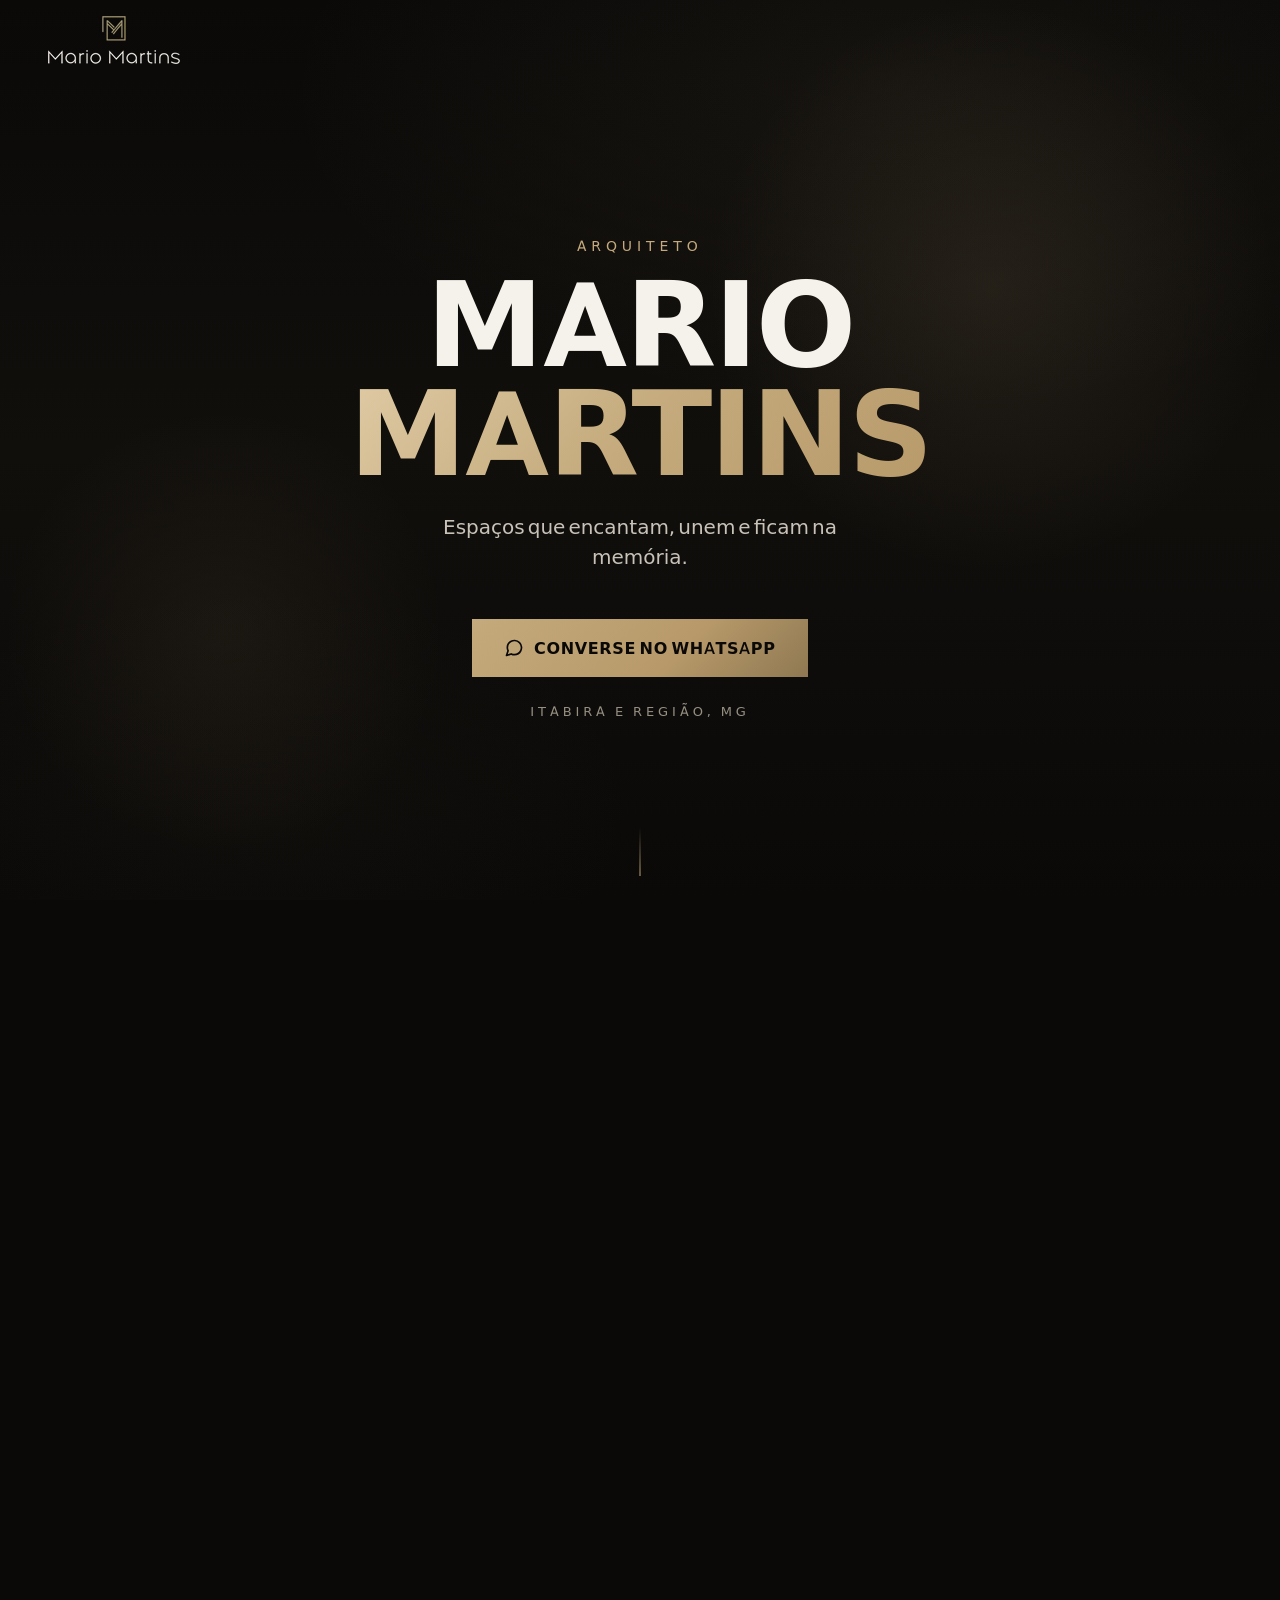
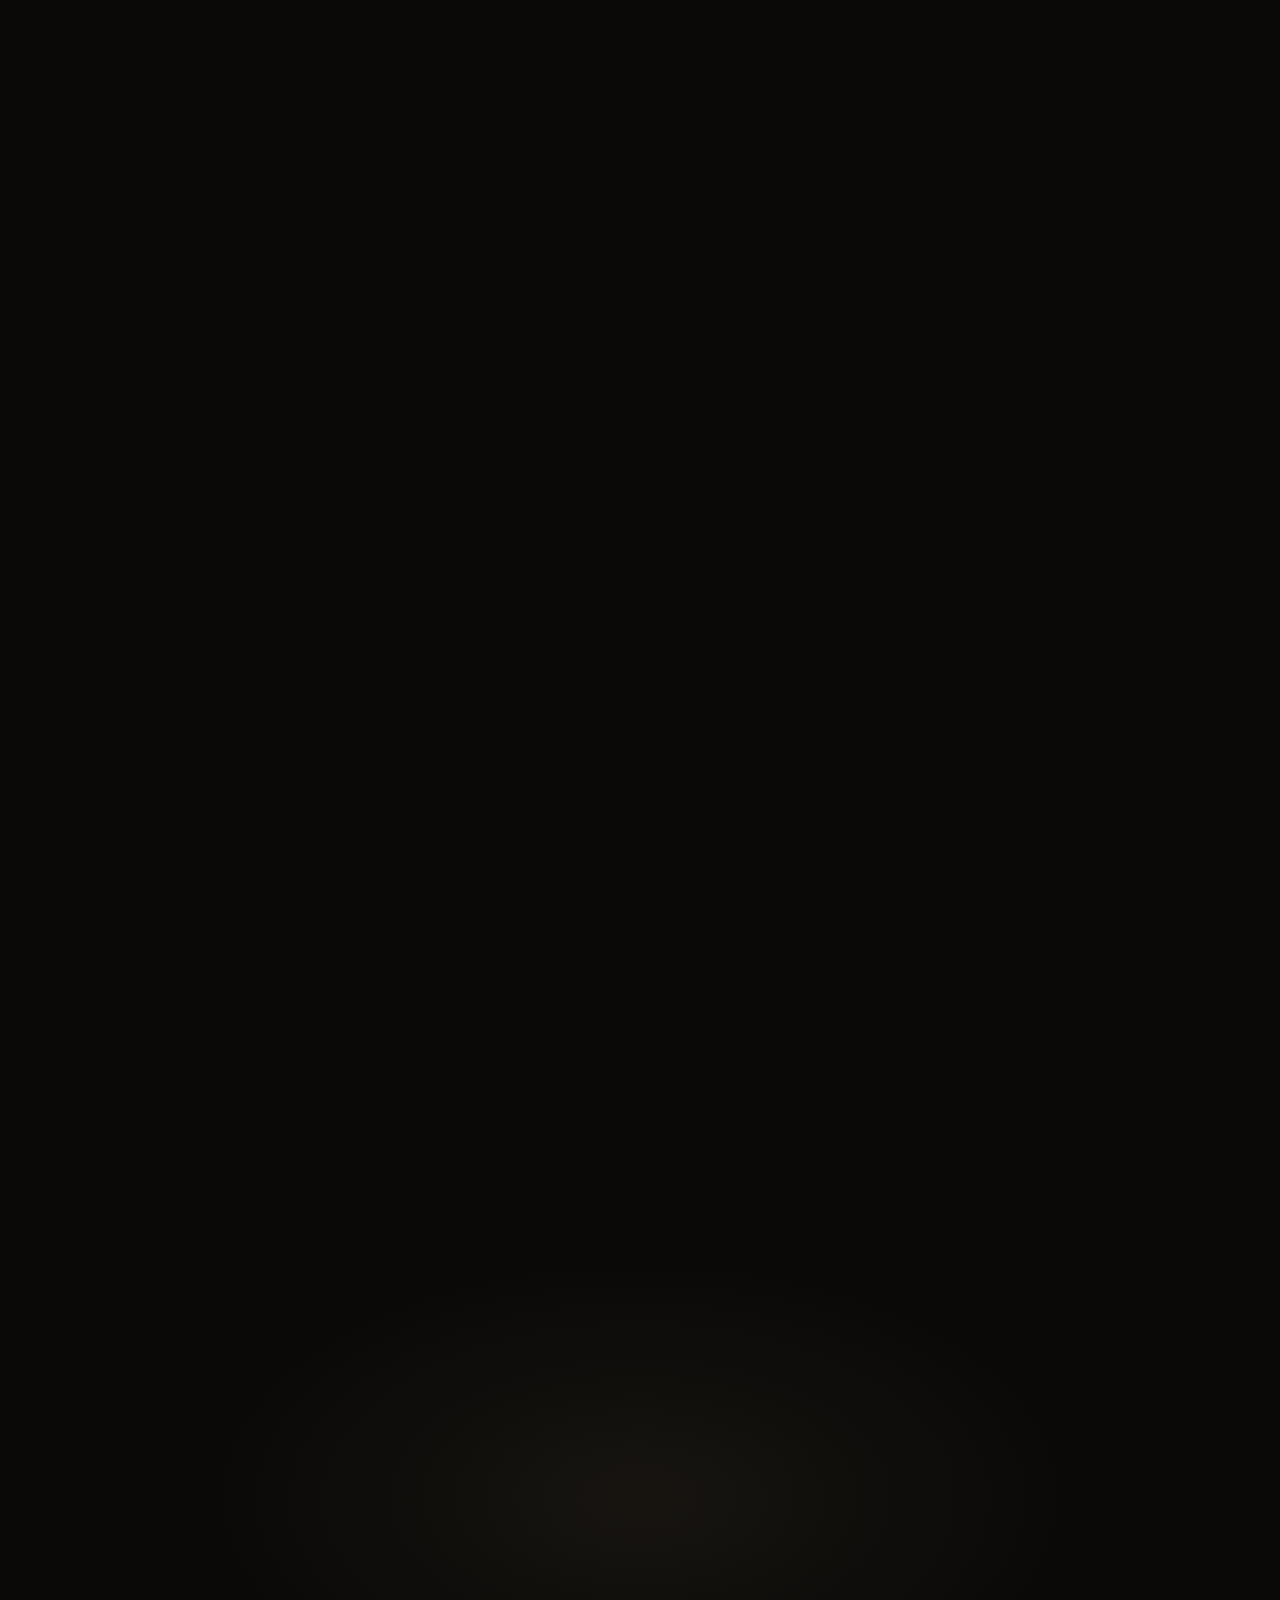
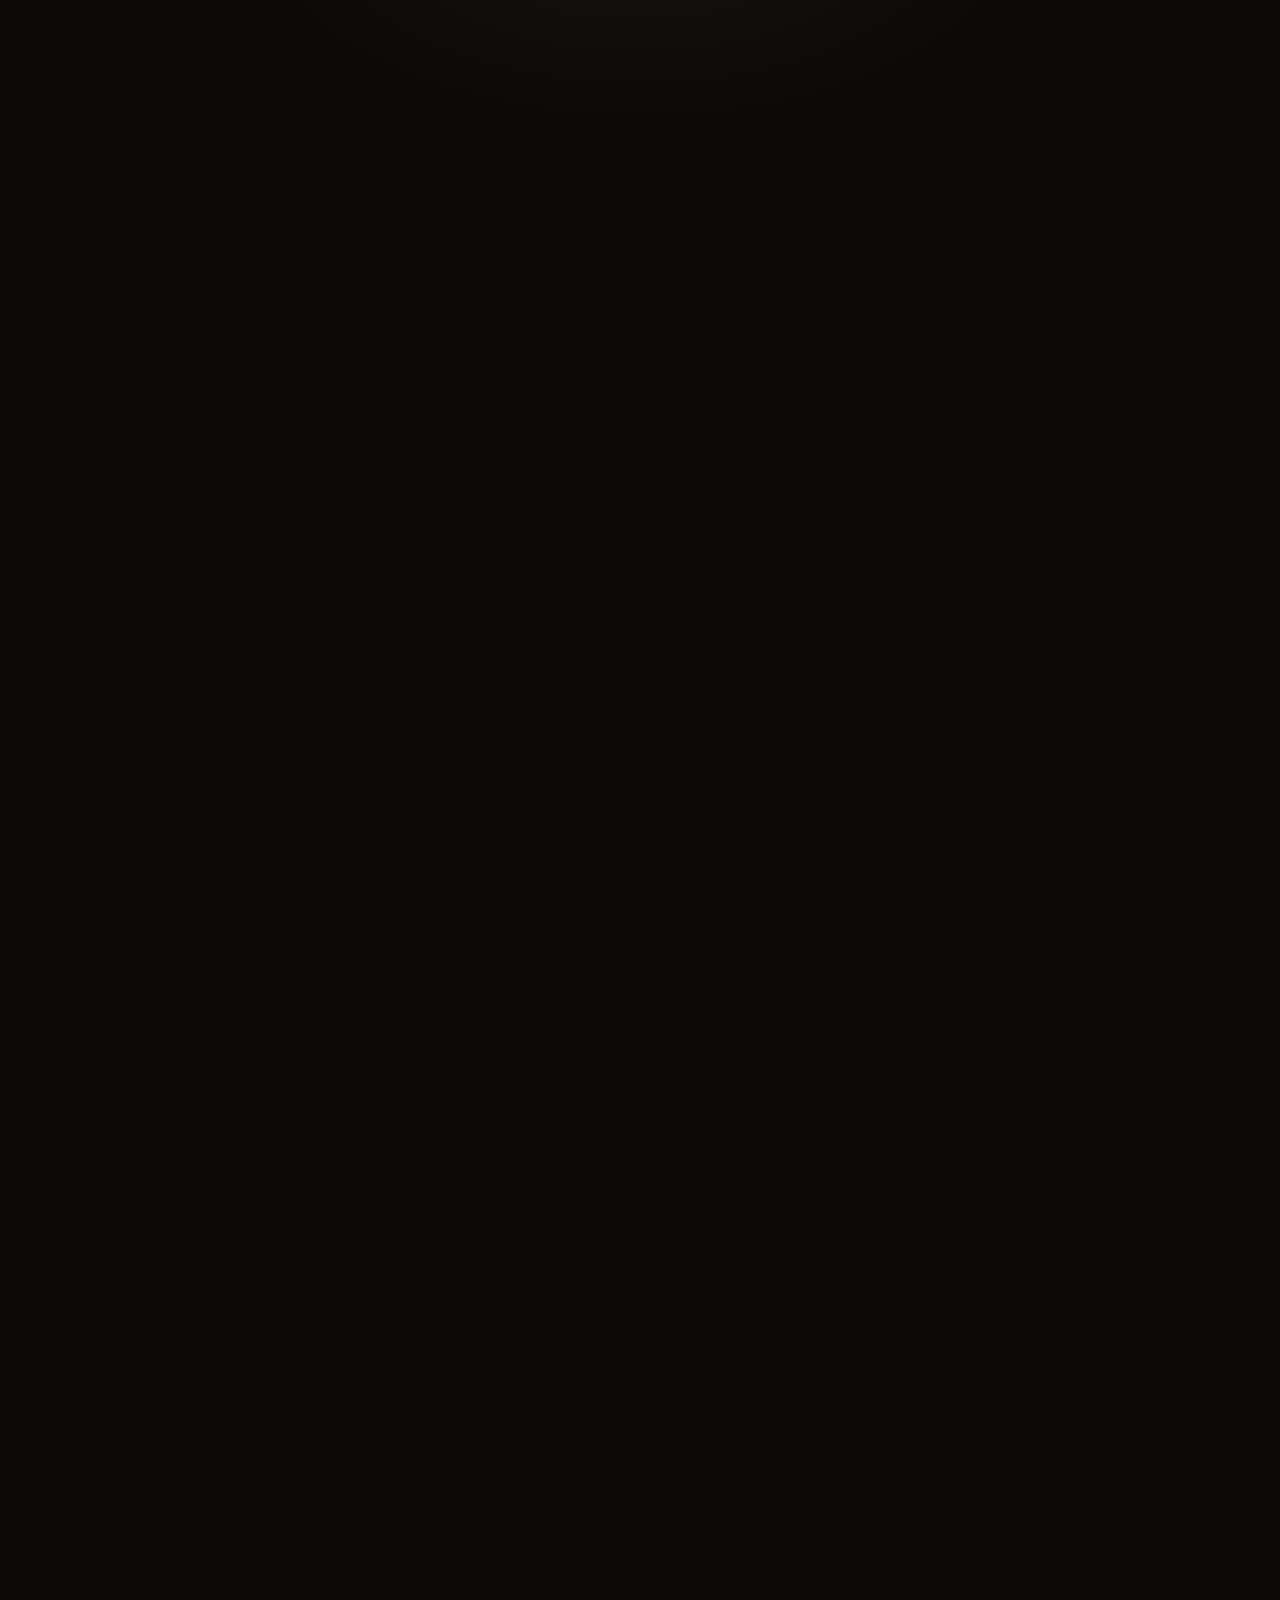
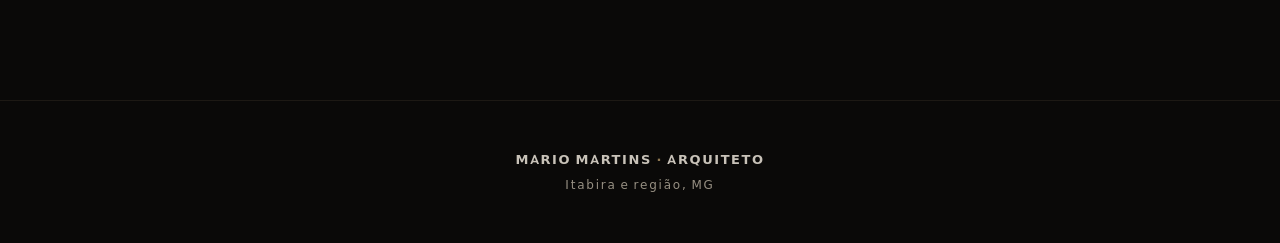
==== index.html @ f1764cdf "feat: aplicar logo oficial transparente no topo e atualizar frase da hero" ====
<!DOCTYPE html>
<html lang="pt-BR">
<head>
  <meta charset="UTF-8">
  <meta name="viewport" content="width=device-width, initial-scale=1.0">
  <title>Mario Martins | Arquiteto em Itabira e Região</title>
  <meta name="description" content="Mario Martins, Arquiteto. Residencial, Comercial, Interiores e Execução em Itabira e região, MG. Espaços que encantam, unem e ficam na memória.">
  <meta name="theme-color" content="#0a0908">
  <link rel="canonical" href="https://arquitetomariomartins.pages.dev/">

  <!-- Open Graph -->
  <meta property="og:type" content="website">
  <meta property="og:url" content="https://arquitetomariomartins.pages.dev/">
  <meta property="og:title" content="Mario Martins | Arquiteto em Itabira e Região">
  <meta property="og:description" content="Residencial, Comercial, Interiores e Execução. Espaços que encantam, unem e ficam na memória.">
  <meta property="og:image" content="https://arquitetomariomartins.pages.dev/assets/img/og-image.png">
  <meta property="og:image:width" content="1200">
  <meta property="og:image:height" content="630">
  <meta property="og:image:alt" content="Mario Martins, Arquiteto. Residencial, Comercial, Interiores e Execução em Itabira e região.">
  <meta property="og:locale" content="pt_BR">
  <meta property="og:site_name" content="Mario Martins Arquiteto">

  <!-- Twitter Card -->
  <meta name="twitter:card" content="summary_large_image">
  <meta name="twitter:title" content="Mario Martins | Arquiteto em Itabira e Região">
  <meta name="twitter:description" content="Residencial, Comercial, Interiores e Execução. Espaços que encantam, unem e ficam na memória.">
  <meta name="twitter:image" content="https://arquitetomariomartins.pages.dev/assets/img/og-image.png">
  <meta name="twitter:image:alt" content="Mario Martins, Arquiteto. Residencial, Comercial, Interiores e Execução em Itabira e região.">

  <!-- Favicon -->
  <link rel="icon" type="image/svg+xml" href="assets/img/favicon.svg">

  <!-- Fonts preload -->
  <link rel="preload" href="assets/fonts/outfit-700.woff2" as="font" type="font/woff2" crossorigin>
  <link rel="preload" href="assets/fonts/plus-jakarta-sans-400.woff2" as="font" type="font/woff2" crossorigin>

  <!-- Stylesheets -->
  <link rel="stylesheet" href="assets/css/fonts.css">
  <link rel="stylesheet" href="assets/css/style.css?v=1.2.0">

  <!-- Structured Data -->
  <script type="application/ld+json">
  {
    "@context": "https://schema.org",
    "@type": "Architect",
    "name": "Mario Martins",
    "description": "Espaços que encantam, unem e ficam na memória.",
    "url": "https://arquitetomariomartins.pages.dev/",
    "areaServed": {
      "@type": "AdministrativeArea",
      "name": "Itabira e região, MG"
    },
    "knowsAbout": ["Arquitetura Residencial", "Arquitetura Comercial", "Interiores", "Execução de Obras"],
    "sameAs": [
      "https://www.instagram.com/mariomartins.arquiteto/",
      "https://www.youtube.com/@mariomartins.arquiteto",
      "https://www.tiktok.com/@mariomartins.arquiteto"
    ],
    "contactPoint": {
      "@type": "ContactPoint",
      "contactType": "customer service",
      "url": "https://wa.me/5531993939330",
      "availableLanguage": "Portuguese"
    },
    "hasPart": [
      {
        "@type": "ImageObject",
        "contentUrl": "https://arquitetomariomartins.pages.dev/assets/img/projetos/projeto-01.webp",
        "description": "Conceito de interiores integrados com estar, painel de madeira iluminado em LED, ilha gourmet e luminária pendente orgânica.",
        "author": {
          "@type": "Person",
          "name": "Mario Martins"
        }
      },
      {
        "@type": "ImageObject",
        "contentUrl": "https://arquitetomariomartins.pages.dev/assets/img/projetos/projeto-02.webp",
        "description": "Volumetria contemporânea de fachada residencial com marquise em balanço, esquadrias verticais e garagem integrada.",
        "author": {
          "@type": "Person",
          "name": "Mario Martins"
        }
      },
      {
        "@type": "ImageObject",
        "contentUrl": "https://arquitetomariomartins.pages.dev/assets/img/projetos/projeto-03.webp",
        "description": "Fachada contemporânea ao entardecer com iluminação perimetral linear em LED e paisagismo integrado.",
        "author": {
          "@type": "Person",
          "name": "Mario Martins"
        }
      },
      {
        "@type": "ImageObject",
        "contentUrl": "https://arquitetomariomartins.pages.dev/assets/img/projetos/projeto-04.webp",
        "description": "Residência de dois pavimentos em terreno em aclive com varanda panorâmica envidraçada, acabamento em pedra e madeira, e garagem dupla.",
        "author": {
          "@type": "Person",
          "name": "Mario Martins"
        }
      },
      {
        "@type": "ImageObject",
        "contentUrl": "https://arquitetomariomartins.pages.dev/assets/img/projetos/projeto-05.webp",
        "description": "Ambiente integrado de estar e jantar com painel ripado iluminado, mobiliário contemporâneo e transição para cozinha gourmet.",
        "author": {
          "@type": "Person",
          "name": "Mario Martins"
        }
      },
      {
        "@type": "ImageObject",
        "contentUrl": "https://arquitetomariomartins.pages.dev/assets/img/projetos/projeto-06.webp",
        "description": "Espaço gourmet e sala de jantar contemporânea com trilho de iluminação técnica no teto, pendente moderno e poltronas em madeira curva.",
        "author": {
          "@type": "Person",
          "name": "Mario Martins"
        }
      }
    ]
  }
  </script>
</head>
<body>

  <!-- HEADER / NAV -->
  <header class="site-header" id="site-header">
    <nav class="nav" aria-label="Principal">
      <a href="#hero" class="nav__brand" aria-label="Mario Martins, arquiteto">
        <img
          src="assets/img/logo.webp"
          srcset="assets/img/logo.webp 1x, assets/img/logo@2x.webp 2x"
          width="132"
          height="48"
          alt="Mario Martins Arquiteto"
          class="nav__logo"
          decoding="async"
        >
      </a>

      <button
        class="nav__toggle"
        id="nav-toggle"
        type="button"
        aria-label="Abrir menu"
        aria-expanded="false"
        aria-controls="nav-menu"
      >
        <span class="nav__toggle-bar"></span>
        <span class="nav__toggle-bar"></span>
      </button>

      <div class="nav__menu" id="nav-menu" role="region" aria-label="Menu de navegação">
        <ul class="nav__list">
          <li><a href="#sobre" class="nav__link">Sobre</a></li>
          <li><a href="#atuacao" class="nav__link">Atuação</a></li>
          <li><a href="#projetos" class="nav__link">Projetos</a></li>
          <li><a href="#contato" class="nav__link">Contato</a></li>
        </ul>
        <a
          href="https://wa.me/5531993939330"
          class="btn btn--cta btn--nav"
          target="_blank"
          rel="noopener noreferrer"
          aria-label="Fale comigo no WhatsApp"
        >
          <svg class="btn__icon" viewBox="0 0 24 24" width="18" height="18" fill="none" stroke="currentColor" stroke-width="2" stroke-linecap="round" stroke-linejoin="round" aria-hidden="true">
            <path d="M21 11.5a8.38 8.38 0 0 1-.9 3.8 8.5 8.5 0 0 1-7.6 4.7 8.38 8.38 0 0 1-3.8-.9L3 21l1.9-5.7a8.38 8.38 0 0 1-.9-3.8 8.5 8.5 0 0 1 4.7-7.6 8.38 8.38 0 0 1 3.8-.9h.5a8.48 8.48 0 0 1 8 8v.5z"/>
          </svg>
          Fale comigo
        </a>
      </div>
    </nav>
  </header>

  <main>

    <!-- HERO -->
    <section class="hero" id="hero">
      <div class="hero__atmosphere" aria-hidden="true">
        <div class="hero__halo hero__halo--1"></div>
        <div class="hero__halo hero__halo--2"></div>
      </div>
      <div class="hero__content">
        <p class="hero__pre">Arquiteto</p>
        <h1 class="hero__title">
          <span class="hero__title-line">Mario</span>
          <span class="hero__title-line hero__title-line--accent">Martins</span>
        </h1>
        <p class="hero__tagline">Espaços que encantam, unem e ficam na memória.</p>
        <div class="hero__cta-wrap">
          <a
            href="https://wa.me/5531993939330"
            class="btn btn--cta btn--hero"
            target="_blank"
            rel="noopener noreferrer"
            id="hero-cta"
          >
            <span class="btn__sweep" aria-hidden="true"></span>
            <svg class="btn__icon" viewBox="0 0 24 24" width="20" height="20" fill="none" stroke="currentColor" stroke-width="2" stroke-linecap="round" stroke-linejoin="round" aria-hidden="true">
              <path d="M21 11.5a8.38 8.38 0 0 1-.9 3.8 8.5 8.5 0 0 1-7.6 4.7 8.38 8.38 0 0 1-3.8-.9L3 21l1.9-5.7a8.38 8.38 0 0 1-.9-3.8 8.5 8.5 0 0 1 4.7-7.6 8.38 8.38 0 0 1 3.8-.9h.5a8.48 8.48 0 0 1 8 8v.5z"/>
            </svg>
            <span>Converse no WhatsApp</span>
          </a>
        </div>
        <p class="hero__location">Itabira e região, MG</p>
      </div>
      <div class="hero__scroll-hint" aria-hidden="true">
        <span class="hero__scroll-line"></span>
      </div>
    </section>

    <!-- SOBRE -->
    <section class="sobre" id="sobre">
      <div class="sobre__inner">
        <div class="sobre__media" data-reveal="left">
          <img
            src="assets/img/mario-martins.webp"
            alt="Mario Martins, arquiteto, sentado em cadeira de design ao ar livre com vegetação ao fundo"
            width="1080"
            height="1350"
            loading="lazy"
            decoding="async"
            class="sobre__img"
          >
          <div class="sobre__img-glow" aria-hidden="true"></div>
        </div>
        <div class="sobre__text" data-reveal="right">
          <p class="sobre__label">Sobre</p>
          <p class="sobre__lead">
            Mario Martins. Arquiteto em Itabira e região, Minas Gerais.
          </p>
          <p class="sobre__body">
            Quatro frentes de trabalho: residencial, comercial, interiores e execução. Do conceito ao canteiro.
          </p>
          <div class="sobre__fio" aria-hidden="true"></div>
        </div>
      </div>
    </section>

    <!-- ATUAÇÃO -->
    <section class="atuacao" id="atuacao">
      <div class="atuacao__inner">
        <p class="atuacao__label" data-reveal="up">Atuação</p>
        <ul class="atuacao__list">
          <li class="atuacao__item" data-reveal="up" data-reveal-delay="0.1">
            <span class="atuacao__num" aria-hidden="true">01</span>
            <span class="atuacao__name">Residencial</span>
            <span class="atuacao__fio" aria-hidden="true"></span>
          </li>
          <li class="atuacao__item" data-reveal="up" data-reveal-delay="0.2">
            <span class="atuacao__num" aria-hidden="true">02</span>
            <span class="atuacao__name">Comercial</span>
            <span class="atuacao__fio" aria-hidden="true"></span>
          </li>
          <li class="atuacao__item" data-reveal="up" data-reveal-delay="0.3">
            <span class="atuacao__num" aria-hidden="true">03</span>
            <span class="atuacao__name">Interiores</span>
            <span class="atuacao__fio" aria-hidden="true"></span>
          </li>
          <li class="atuacao__item" data-reveal="up" data-reveal-delay="0.4">
            <span class="atuacao__num" aria-hidden="true">04</span>
            <span class="atuacao__name">Execução</span>
            <span class="atuacao__fio" aria-hidden="true"></span>
          </li>
        </ul>
      </div>
    </section>

    <!-- PROJETOS (PORTFÓLIO AUTORAL) -->
    <section class="projetos" id="projetos">
      <div class="projetos__atmosphere" aria-hidden="true">
        <div class="projetos__halo"></div>
      </div>
      <div class="projetos__inner">
        <header class="projetos__header" data-reveal="up">
          <p class="projetos__label">Portfólio</p>
          <h2 class="projetos__title">Projetos em Destaque</h2>
          <p class="projetos__lead">Trabalho autoral desenvolvido para transformar conceitos em arquitetura contemporânea.</p>
        </header>

        <div class="projetos__grid" id="projetos-grid">
          <article class="projeto-card" data-reveal="up" data-reveal-delay="0.05">
            <button
              type="button"
              class="projeto-card__trigger"
              data-src="assets/img/projetos/projeto-01.webp"
              data-alt="Conceito de interiores integrados com estar, painel de madeira iluminado em LED, ilha gourmet e luminária pendente orgânica."
              aria-label="Ampliar projeto autoral de interiores integrados"
            >
              <div class="projeto-card__media">
                <img
                  src="assets/img/projetos/projeto-01.webp"
                  srcset="assets/img/projetos/projeto-01-400.webp 400w, assets/img/projetos/projeto-01-640.webp 640w, assets/img/projetos/projeto-01.webp 959w"
                  sizes="(max-width: 639px) 92vw, (max-width: 1023px) 46vw, 380px"
                  width="959"
                  height="959"
                  alt="Conceito de interiores integrados com estar, painel de madeira iluminado em LED, ilha gourmet e luminária pendente orgânica."
                  decoding="async"
                  class="projeto-card__img"
                >
                <div class="projeto-card__overlay" aria-hidden="true">
                  <span class="projeto-card__btn-expand">
                    <svg viewBox="0 0 24 24" width="20" height="20" fill="none" stroke="currentColor" stroke-width="2" stroke-linecap="round" stroke-linejoin="round">
                      <polyline points="15 3 21 3 21 9"/>
                      <polyline points="9 21 3 21 3 15"/>
                      <line x1="21" y1="3" x2="14" y2="10"/>
                      <line x1="3" y1="21" x2="10" y2="14"/>
                    </svg>
                  </span>
                </div>
              </div>
            </button>
          </article>

          <article class="projeto-card" data-reveal="up" data-reveal-delay="0.15">
            <button
              type="button"
              class="projeto-card__trigger"
              data-src="assets/img/projetos/projeto-02.webp"
              data-alt="Volumetria contemporânea de fachada residencial com marquise em balanço, esquadrias verticais e garagem integrada."
              aria-label="Ampliar projeto autoral de fachada contemporânea"
            >
              <div class="projeto-card__media">
                <img
                  src="assets/img/projetos/projeto-02.webp"
                  srcset="assets/img/projetos/projeto-02-400.webp 400w, assets/img/projetos/projeto-02-640.webp 640w, assets/img/projetos/projeto-02.webp 959w"
                  sizes="(max-width: 639px) 92vw, (max-width: 1023px) 46vw, 380px"
                  width="959"
                  height="959"
                  alt="Volumetria contemporânea de fachada residencial com marquise em balanço, esquadrias verticais e garagem integrada."
                  decoding="async"
                  class="projeto-card__img"
                >
                <div class="projeto-card__overlay" aria-hidden="true">
                  <span class="projeto-card__btn-expand">
                    <svg viewBox="0 0 24 24" width="20" height="20" fill="none" stroke="currentColor" stroke-width="2" stroke-linecap="round" stroke-linejoin="round">
                      <polyline points="15 3 21 3 21 9"/>
                      <polyline points="9 21 3 21 3 15"/>
                      <line x1="21" y1="3" x2="14" y2="10"/>
                      <line x1="3" y1="21" x2="10" y2="14"/>
                    </svg>
                  </span>
                </div>
              </div>
            </button>
          </article>

          <article class="projeto-card" data-reveal="up" data-reveal-delay="0.25">
            <button
              type="button"
              class="projeto-card__trigger"
              data-src="assets/img/projetos/projeto-03.webp"
              data-alt="Fachada contemporânea ao entardecer com iluminação perimetral linear em LED e paisagismo integrado."
              aria-label="Ampliar projeto autoral com iluminação perimetral em LED"
            >
              <div class="projeto-card__media">
                <img
                  src="assets/img/projetos/projeto-03.webp"
                  srcset="assets/img/projetos/projeto-03-400.webp 400w, assets/img/projetos/projeto-03-640.webp 640w, assets/img/projetos/projeto-03.webp 959w"
                  sizes="(max-width: 639px) 92vw, (max-width: 1023px) 46vw, 380px"
                  width="959"
                  height="959"
                  alt="Fachada contemporânea ao entardecer com iluminação perimetral linear em LED e paisagismo integrado."
                  decoding="async"
                  class="projeto-card__img"
                >
                <div class="projeto-card__overlay" aria-hidden="true">
                  <span class="projeto-card__btn-expand">
                    <svg viewBox="0 0 24 24" width="20" height="20" fill="none" stroke="currentColor" stroke-width="2" stroke-linecap="round" stroke-linejoin="round">
                      <polyline points="15 3 21 3 21 9"/>
                      <polyline points="9 21 3 21 3 15"/>
                      <line x1="21" y1="3" x2="14" y2="10"/>
                      <line x1="3" y1="21" x2="10" y2="14"/>
                    </svg>
                  </span>
                </div>
              </div>
            </button>
          </article>

          <article class="projeto-card" data-reveal="up" data-reveal-delay="0.1">
            <button
              type="button"
              class="projeto-card__trigger"
              data-src="assets/img/projetos/projeto-04.webp"
              data-alt="Residência de dois pavimentos em terreno em aclive com varanda panorâmica envidraçada, acabamento em pedra e madeira, e garagem dupla."
              aria-label="Ampliar projeto autoral residencial em aclive"
            >
              <div class="projeto-card__media">
                <img
                  src="assets/img/projetos/projeto-04.webp"
                  srcset="assets/img/projetos/projeto-04-400.webp 400w, assets/img/projetos/projeto-04-640.webp 640w, assets/img/projetos/projeto-04.webp 959w"
                  sizes="(max-width: 639px) 92vw, (max-width: 1023px) 46vw, 380px"
                  width="959"
                  height="959"
                  loading="lazy"
                  alt="Residência de dois pavimentos em terreno em aclive com varanda panorâmica envidraçada, acabamento em pedra e madeira, e garagem dupla."
                  decoding="async"
                  class="projeto-card__img"
                >
                <div class="projeto-card__overlay" aria-hidden="true">
                  <span class="projeto-card__btn-expand">
                    <svg viewBox="0 0 24 24" width="20" height="20" fill="none" stroke="currentColor" stroke-width="2" stroke-linecap="round" stroke-linejoin="round">
                      <polyline points="15 3 21 3 21 9"/>
                      <polyline points="9 21 3 21 3 15"/>
                      <line x1="21" y1="3" x2="14" y2="10"/>
                      <line x1="3" y1="21" x2="10" y2="14"/>
                    </svg>
                  </span>
                </div>
              </div>
            </button>
          </article>

          <article class="projeto-card" data-reveal="up" data-reveal-delay="0.2">
            <button
              type="button"
              class="projeto-card__trigger"
              data-src="assets/img/projetos/projeto-05.webp"
              data-alt="Ambiente integrado de estar e jantar com painel ripado iluminado, mobiliário contemporâneo e transição para cozinha gourmet."
              aria-label="Ampliar projeto autoral de estar e jantar integrados"
            >
              <div class="projeto-card__media">
                <img
                  src="assets/img/projetos/projeto-05.webp"
                  srcset="assets/img/projetos/projeto-05-400.webp 400w, assets/img/projetos/projeto-05-640.webp 640w, assets/img/projetos/projeto-05.webp 959w"
                  sizes="(max-width: 639px) 92vw, (max-width: 1023px) 46vw, 380px"
                  width="959"
                  height="959"
                  loading="lazy"
                  alt="Ambiente integrado de estar e jantar com painel ripado iluminado, mobiliário contemporâneo e transição para cozinha gourmet."
                  decoding="async"
                  class="projeto-card__img"
                >
                <div class="projeto-card__overlay" aria-hidden="true">
                  <span class="projeto-card__btn-expand">
                    <svg viewBox="0 0 24 24" width="20" height="20" fill="none" stroke="currentColor" stroke-width="2" stroke-linecap="round" stroke-linejoin="round">
                      <polyline points="15 3 21 3 21 9"/>
                      <polyline points="9 21 3 21 3 15"/>
                      <line x1="21" y1="3" x2="14" y2="10"/>
                      <line x1="3" y1="21" x2="10" y2="14"/>
                    </svg>
                  </span>
                </div>
              </div>
            </button>
          </article>

          <article class="projeto-card" data-reveal="up" data-reveal-delay="0.3">
            <button
              type="button"
              class="projeto-card__trigger"
              data-src="assets/img/projetos/projeto-06.webp"
              data-alt="Espaço gourmet e sala de jantar contemporânea com trilho de iluminação técnica no teto, pendente moderno e poltronas em madeira curva."
              aria-label="Ampliar projeto autoral de espaço gourmet e jantar"
            >
              <div class="projeto-card__media">
                <img
                  src="assets/img/projetos/projeto-06.webp"
                  srcset="assets/img/projetos/projeto-06-400.webp 400w, assets/img/projetos/projeto-06-640.webp 640w, assets/img/projetos/projeto-06.webp 959w"
                  sizes="(max-width: 639px) 92vw, (max-width: 1023px) 46vw, 380px"
                  width="959"
                  height="959"
                  loading="lazy"
                  alt="Espaço gourmet e sala de jantar contemporânea com trilho de iluminação técnica no teto, pendente moderno e poltronas em madeira curva."
                  decoding="async"
                  class="projeto-card__img"
                >
                <div class="projeto-card__overlay" aria-hidden="true">
                  <span class="projeto-card__btn-expand">
                    <svg viewBox="0 0 24 24" width="20" height="20" fill="none" stroke="currentColor" stroke-width="2" stroke-linecap="round" stroke-linejoin="round">
                      <polyline points="15 3 21 3 21 9"/>
                      <polyline points="9 21 3 21 3 15"/>
                      <line x1="21" y1="3" x2="14" y2="10"/>
                      <line x1="3" y1="21" x2="10" y2="14"/>
                    </svg>
                  </span>
                </div>
              </div>
            </button>
          </article>
        </div>

        <div class="projetos__cta-wrap" data-reveal="up" data-reveal-delay="0.2">
          <p class="projetos__cta-text">Tem um terreno, reforma ou espaço para transformar?</p>
          <a
            href="https://wa.me/5531993939330"
            class="btn btn--cta btn--projetos"
            target="_blank"
            rel="noopener noreferrer"
            id="projetos-cta"
          >
            <span class="btn__sweep" aria-hidden="true"></span>
            <svg class="btn__icon" viewBox="0 0 24 24" width="20" height="20" fill="none" stroke="currentColor" stroke-width="2" stroke-linecap="round" stroke-linejoin="round" aria-hidden="true">
              <path d="M21 11.5a8.38 8.38 0 0 1-.9 3.8 8.5 8.5 0 0 1-7.6 4.7 8.38 8.38 0 0 1-3.8-.9L3 21l1.9-5.7a8.38 8.38 0 0 1-.9-3.8 8.5 8.5 0 0 1 4.7-7.6 8.38 8.38 0 0 1 3.8-.9h.5a8.48 8.48 0 0 1 8 8v.5z"/>
            </svg>
            <span>Conversar sobre meu projeto</span>
          </a>
        </div>
      </div>
    </section>

    <!-- CONTATO -->
    <section class="contato" id="contato">
      <div class="contato__inner">
        <p class="contato__lead" data-reveal="up">Vamos conversar sobre o seu projeto?</p>
        <a
          href="https://wa.me/5531993939330"
          class="btn btn--cta btn--contato"
          target="_blank"
          rel="noopener noreferrer"
          data-reveal="up"
          data-reveal-delay="0.15"
          id="contato-cta"
        >
          <span class="btn__sweep" aria-hidden="true"></span>
          <svg class="btn__icon" viewBox="0 0 24 24" width="22" height="22" fill="none" stroke="currentColor" stroke-width="2" stroke-linecap="round" stroke-linejoin="round" aria-hidden="true">
            <path d="M21 11.5a8.38 8.38 0 0 1-.9 3.8 8.5 8.5 0 0 1-7.6 4.7 8.38 8.38 0 0 1-3.8-.9L3 21l1.9-5.7a8.38 8.38 0 0 1-.9-3.8 8.5 8.5 0 0 1 4.7-7.6 8.38 8.38 0 0 1 3.8-.9h.5a8.48 8.48 0 0 1 8 8v.5z"/>
          </svg>
          <span>Converse no WhatsApp</span>
        </a>

        <ul class="social" data-reveal="up" data-reveal-delay="0.3">
          <li>
            <a href="https://www.instagram.com/mariomartins.arquiteto/" class="social__link" target="_blank" rel="noopener noreferrer" aria-label="Instagram de Mario Martins Arquiteto">
              <svg viewBox="0 0 24 24" width="22" height="22" fill="none" stroke="currentColor" stroke-width="1.8" stroke-linecap="round" stroke-linejoin="round" aria-hidden="true">
                <rect x="2" y="2" width="20" height="20" rx="5"/>
                <circle cx="12" cy="12" r="5"/>
                <circle cx="17.5" cy="6.5" r="1.2" fill="currentColor" stroke="none"/>
              </svg>
              <span>Instagram</span>
            </a>
          </li>
          <li>
            <a href="https://www.youtube.com/@mariomartins.arquiteto" class="social__link" target="_blank" rel="noopener noreferrer" aria-label="YouTube de Mario Martins Arquiteto">
              <svg viewBox="0 0 24 24" width="22" height="22" fill="none" stroke="currentColor" stroke-width="1.8" stroke-linecap="round" stroke-linejoin="round" aria-hidden="true">
                <rect x="2" y="4" width="20" height="16" rx="4"/>
                <polygon points="10,8.5 16,12 10,15.5" fill="currentColor" stroke="none"/>
              </svg>
              <span>YouTube</span>
            </a>
          </li>
          <li>
            <a href="https://www.tiktok.com/@mariomartins.arquiteto" class="social__link" target="_blank" rel="noopener noreferrer" aria-label="TikTok de Mario Martins Arquiteto">
              <svg viewBox="0 0 24 24" width="22" height="22" fill="none" stroke="currentColor" stroke-width="1.8" stroke-linecap="round" stroke-linejoin="round" aria-hidden="true">
                <path d="M9 12a4 4 0 1 0 4 4V4a5 5 0 0 0 5 5"/>
              </svg>
              <span>TikTok</span>
            </a>
          </li>
        </ul>
      </div>
    </section>

  </main>

  <!-- FOOTER -->
  <footer class="footer" id="footer">
    <div class="footer__inner">
      <p class="footer__brand">Mario Martins <span class="footer__sep">·</span> Arquiteto</p>
      <p class="footer__location">Itabira e região, MG</p>
    </div>
  </footer>

  <!-- MODAL / LIGHTBOX DE PROJETO -->
  <div class="projeto-modal" id="projeto-modal" role="dialog" aria-modal="true" aria-label="Visualizador de projeto autoral" hidden>
    <div class="projeto-modal__backdrop" id="projeto-modal-backdrop"></div>
    <div class="projeto-modal__container">
      <button type="button" class="projeto-modal__close" id="projeto-modal-close" aria-label="Fechar visualizador">
        <svg viewBox="0 0 24 24" width="24" height="24" fill="none" stroke="currentColor" stroke-width="2" stroke-linecap="round" stroke-linejoin="round" aria-hidden="true">
          <line x1="18" y1="6" x2="6" y2="18"/>
          <line x1="6" y1="6" x2="18" y2="18"/>
        </svg>
      </button>
      <div class="projeto-modal__media">
        <img src="" alt="" id="projeto-modal-img" width="959" height="959" class="projeto-modal__img">
      </div>
    </div>
  </div>

  <!-- Scripts -->
  <script src="assets/js/vendor/gsap.min.js"></script>
  <script src="assets/js/vendor/ScrollTrigger.min.js"></script>
  <script src="assets/js/vendor/lenis.min.js"></script>
  <script src="assets/js/main.js?v=1.2.0"></script>

</body>
</html>
---- assets/css/fonts.css ----
@font-face {
  font-family: 'Outfit';
  font-style: normal;
  font-weight: 400;
  font-display: swap;
  src: url('../fonts/outfit-400.woff2') format('woff2');
}
@font-face {
  font-family: 'Outfit';
  font-style: normal;
  font-weight: 600;
  font-display: swap;
  src: url('../fonts/outfit-600.woff2') format('woff2');
}
@font-face {
  font-family: 'Outfit';
  font-style: normal;
  font-weight: 700;
  font-display: swap;
  src: url('../fonts/outfit-700.woff2') format('woff2');
}
@font-face {
  font-family: 'Plus Jakarta Sans';
  font-style: normal;
  font-weight: 400;
  font-display: swap;
  src: url('../fonts/plus-jakarta-sans-400.woff2') format('woff2');
}
@font-face {
  font-family: 'Plus Jakarta Sans';
  font-style: normal;
  font-weight: 500;
  font-display: swap;
  src: url('../fonts/plus-jakarta-sans-500.woff2') format('woff2');
}
@font-face {
  font-family: 'Plus Jakarta Sans';
  font-style: normal;
  font-weight: 600;
  font-display: swap;
  src: url('../fonts/plus-jakarta-sans-600.woff2') format('woff2');
}
@font-face {
  font-family: 'Plus Jakarta Sans';
  font-style: normal;
  font-weight: 700;
  font-display: swap;
  src: url('../fonts/plus-jakarta-sans-700.woff2') format('woff2');
}
---- assets/css/style.css ----
/* ===================================================================
   Mario Martins · Arquiteto — Design System
   Paleta: preto profundo quente + dourado champanhe
   =================================================================== */

/* ---------- CUSTOM PROPERTIES ---------- */
:root {
  /* Preto profundo quente — nunca azulado */
  --bg-deep:    #0a0908;
  --bg-mid:     #110f0c;
  --bg-surface: #161310;

  /* Dourado champanhe — extraído da logo */
  --gold:       #c4aa7c;
  --gold-light: #dfcaa4;
  --gold-warm:  #b89a6a;
  --gold-deep:  #8f7852;
  --gold-halo:  #ede5d5;

  /* Texto */
  --text-primary:   #f5f2eb;
  --text-secondary: #c8c2b8;
  --text-muted:     #968f82;

  /* Tipografia */
  --ff-display: 'Outfit', system-ui, sans-serif;
  --ff-body:    'Plus Jakarta Sans', system-ui, sans-serif;

  /* Espaçamentos */
  --space-xs:  clamp(0.5rem,  1vw,  0.75rem);
  --space-sm:  clamp(1rem,    2vw,  1.5rem);
  --space-md:  clamp(2rem,    4vw,  3rem);
  --space-lg:  clamp(3rem,    6vw,  5rem);
  --space-xl:  clamp(5rem,    10vw, 8rem);
  --space-2xl: clamp(7rem,    14vw, 12rem);

  /* Transições */
  --ease-out: cubic-bezier(0.16, 1, 0.3, 1);
  --ease-smooth: cubic-bezier(0.25, 0.46, 0.45, 0.94);
  --dur: 0.5s;
}

/* ---------- RESET ---------- */
*,
*::before,
*::after {
  margin: 0;
  padding: 0;
  box-sizing: border-box;
}

html {
  scroll-behavior: smooth;
  -webkit-text-size-adjust: 100%;
  text-size-adjust: 100%;
}

body {
  font-family: var(--ff-body);
  font-weight: 400;
  font-size: clamp(0.938rem, 1vw + 0.5rem, 1.063rem);
  line-height: 1.65;
  color: var(--text-primary);
  background-color: var(--bg-deep);
  /* Atmosfera contínua — gradiente sutil, nunca cor chapada */
  background-image:
    radial-gradient(ellipse 80% 60% at 70% 10%, rgba(196,170,124,0.06) 0%, transparent 60%),
    radial-gradient(ellipse 60% 50% at 20% 90%, rgba(143,120,82,0.04) 0%, transparent 50%),
    linear-gradient(180deg, var(--bg-deep) 0%, var(--bg-mid) 50%, var(--bg-deep) 100%);
  background-attachment: fixed;
  overflow-x: hidden;
  -webkit-font-smoothing: antialiased;
  -moz-osx-font-smoothing: grayscale;
}

img {
  display: block;
  max-width: 100%;
  height: auto;
}

a {
  color: inherit;
  text-decoration: none;
}

ul, ol {
  list-style: none;
}

button {
  font: inherit;
  color: inherit;
  background: none;
  border: none;
  cursor: pointer;
}

/* Foco visível para acessibilidade */
:focus-visible {
  outline: 2px solid var(--gold);
  outline-offset: 3px;
}

/* ---------- SELEÇÃO ---------- */
::selection {
  background: rgba(196,170,124,0.35);
  color: var(--text-primary);
}

/* ===================================================================
   SHINY SWEEP GLOW — botões CTA
   Brilho percorre o botão em ciclo automático (mobile não tem hover)
   =================================================================== */
.btn {
  position: relative;
  display: inline-flex;
  align-items: center;
  gap: 0.6em;
  font-family: var(--ff-body);
  font-weight: 600;
  font-size: clamp(0.875rem, 0.5vw + 0.75rem, 1rem);
  letter-spacing: 0.04em;
  text-transform: uppercase;
  color: var(--bg-deep);
  background: linear-gradient(135deg, var(--gold) 0%, var(--gold-warm) 60%, var(--gold-deep) 100%);
  padding: 1em 2em;
  border: none;
  overflow: hidden;
  cursor: pointer;
  transition: transform var(--dur) var(--ease-out), box-shadow var(--dur) var(--ease-out);
  min-height: 48px;
  min-width: 48px;
  z-index: 1;
}

.btn__icon {
  flex-shrink: 0;
  position: relative;
  z-index: 2;
}

.btn span:not(.btn__sweep) {
  position: relative;
  z-index: 2;
}

/* Sweep glow automático */
.btn__sweep {
  position: absolute;
  inset: 0;
  z-index: 1;
  background: linear-gradient(
    105deg,
    transparent 20%,
    rgba(237,229,213,0.5) 45%,
    rgba(255,255,255,0.65) 50%,
    rgba(237,229,213,0.5) 55%,
    transparent 80%
  );
  transform: translateX(-110%);
  animation: sweep-auto 3.6s ease-in-out infinite;
  pointer-events: none;
}

@keyframes sweep-auto {
  0%   { transform: translateX(-110%); }
  40%  { transform: translateX(110%); }
  100% { transform: translateX(110%); }
}

/* Hover — resposta adicional */
.btn:hover {
  transform: translateY(-2px);
  box-shadow: 0 8px 32px rgba(196,170,124,0.35), 0 0 0 1px rgba(196,170,124,0.2);
}

.btn:active {
  transform: translateY(0);
}

/* Variante nav */
.btn--nav {
  padding: 0.7em 1.4em;
  font-size: 0.813rem;
}

/* ===================================================================
   HEADER / NAV
   =================================================================== */
.site-header {
  position: fixed;
  top: 0;
  left: 0;
  right: 0;
  z-index: 100;
  padding: var(--space-xs) var(--space-sm);
  transition: background var(--dur) var(--ease-smooth), box-shadow var(--dur) var(--ease-smooth);
}

.site-header.scrolled {
  background: rgba(10,9,8,0.92);
  backdrop-filter: blur(12px);
  -webkit-backdrop-filter: blur(12px);
  box-shadow: 0 1px 0 rgba(196,170,124,0.12);
}

.nav {
  display: flex;
  align-items: center;
  justify-content: space-between;
  max-width: 1400px;
  margin: 0 auto;
  min-height: 56px;
}

.nav__brand {
  display: flex;
  align-items: center;
  text-decoration: none;
  flex-shrink: 0;
  transition: opacity 0.3s;
}

.nav__brand:hover {
  opacity: 0.85;
}

.nav__logo {
  height: 44px;
  width: auto;
  max-width: 140px;
  display: block;
  object-fit: contain;
}

@media (min-width: 768px) {
  .nav__logo {
    height: 48px;
    max-width: 150px;
  }
}

/* Hamburger */
.nav__toggle {
  display: flex;
  flex-direction: column;
  justify-content: center;
  gap: 6px;
  width: 48px;
  height: 48px;
  padding: 12px;
  z-index: 110;
}

.nav__toggle-bar {
  display: block;
  width: 100%;
  height: 1.5px;
  background: var(--gold-light);
  transition: transform var(--dur) var(--ease-out), opacity 0.2s;
  transform-origin: center;
}

.nav__toggle[aria-expanded="true"] .nav__toggle-bar:first-child {
  transform: translateY(3.75px) rotate(45deg);
}

.nav__toggle[aria-expanded="true"] .nav__toggle-bar:last-child {
  transform: translateY(-3.75px) rotate(-45deg);
}

/* Mobile menu */
.nav__menu {
  position: fixed;
  top: 0;
  right: 0;
  width: min(85vw, 360px);
  height: 100dvh;
  display: none;
  flex-direction: column;
  justify-content: center;
  gap: var(--space-md);
  padding: var(--space-lg) var(--space-md);
  background: rgba(10,9,8,0.97);
  backdrop-filter: blur(24px);
  -webkit-backdrop-filter: blur(24px);
  border-left: 1px solid rgba(196,170,124,0.12);
  transform: translateX(100%);
  opacity: 0;
  visibility: hidden;
  transition:
    transform var(--dur) var(--ease-out),
    opacity var(--dur) var(--ease-out),
    visibility 0s linear var(--dur);
  z-index: 105;
}

.nav__menu.open {
  display: flex;
  transform: translateX(0);
  opacity: 1;
  visibility: visible;
  transition:
    transform var(--dur) var(--ease-out),
    opacity var(--dur) var(--ease-out),
    visibility 0s;
}

.nav__list {
  display: flex;
  flex-direction: column;
  gap: var(--space-sm);
}

.nav__link {
  font-family: var(--ff-display);
  font-size: clamp(1.5rem, 3vw, 2rem);
  font-weight: 600;
  letter-spacing: 0.04em;
  color: var(--text-secondary);
  transition: color 0.3s;
  display: inline-block;
  min-height: 48px;
  display: flex;
  align-items: center;
}

.nav__link:hover,
.nav__link:focus-visible {
  color: var(--gold-light);
}

/* Desktop nav */
@media (min-width: 768px) {
  .nav__toggle {
    display: none;
  }

  .nav__menu {
    position: static;
    width: auto;
    height: auto;
    flex-direction: row;
    align-items: center;
    gap: var(--space-sm);
    padding: 0;
    background: none;
    backdrop-filter: none;
    -webkit-backdrop-filter: none;
    border: none;
    transform: none;
    opacity: 1;
    visibility: visible;
    transition: none;
  }

  .nav__list {
    flex-direction: row;
    gap: clamp(1rem, 2vw, 2rem);
  }

  .nav__link {
    font-size: 0.813rem;
    font-weight: 500;
    letter-spacing: 0.12em;
    text-transform: uppercase;
  }
}

/* ===================================================================
   HERO
   =================================================================== */
.hero {
  position: relative;
  min-height: 100dvh;
  display: flex;
  flex-direction: column;
  justify-content: center;
  align-items: center;
  text-align: center;
  padding: calc(56px + var(--space-md)) var(--space-sm) var(--space-md);
  overflow: hidden;
}

/* Halos de atmosfera */
.hero__atmosphere {
  position: absolute;
  inset: 0;
  pointer-events: none;
  overflow: hidden;
}

.hero__halo {
  position: absolute;
  border-radius: 50%;
}

.hero__halo--1 {
  width: clamp(280px, 45vw, 600px);
  height: clamp(280px, 45vw, 600px);
  top: 0;
  right: 0;
  background: radial-gradient(circle, rgba(196,170,124,0.10) 0%, transparent 70%);
  animation: halo-breathe-1 8s ease-in-out infinite;
}

.hero__halo--2 {
  width: clamp(200px, 35vw, 450px);
  height: clamp(200px, 35vw, 450px);
  bottom: 5%;
  left: 0;
  background: radial-gradient(circle, rgba(184,154,106,0.07) 0%, transparent 70%);
  animation: halo-breathe-2 10s ease-in-out infinite 2s;
}

@keyframes halo-breathe-1 {
  0%, 100% { opacity: 0.6; transform: scale(1); }
  50%      { opacity: 1;   transform: scale(1.08); }
}

@keyframes halo-breathe-2 {
  0%, 100% { opacity: 0.5; transform: scale(1); }
  50%      { opacity: 0.9; transform: scale(1.05); }
}

.hero__content {
  position: relative;
  z-index: 2;
  max-width: 900px;
}

.hero__pre {
  font-family: var(--ff-body);
  font-size: clamp(0.75rem, 0.5vw + 0.6rem, 0.875rem);
  font-weight: 500;
  letter-spacing: 0.35em;
  text-transform: uppercase;
  color: var(--gold);
  margin-bottom: var(--space-xs);
}

.hero__title {
  font-family: var(--ff-display);
  font-weight: 700;
  font-size: clamp(3.2rem, 8vw + 1rem, 9rem);
  line-height: 0.92;
  letter-spacing: -0.02em;
  text-transform: uppercase;
  margin-bottom: var(--space-sm);
}

.hero__title-line {
  display: block;
  color: var(--text-primary);
}

.hero__title-line--accent {
  background: linear-gradient(135deg, var(--gold-light) 0%, var(--gold) 50%, var(--gold-warm) 100%);
  -webkit-background-clip: text;
  background-clip: text;
  -webkit-text-fill-color: transparent;
}

.hero__tagline {
  font-family: var(--ff-body);
  font-size: clamp(1rem, 1.2vw + 0.5rem, 1.25rem);
  font-weight: 400;
  color: var(--text-secondary);
  line-height: 1.5;
  max-width: 480px;
  margin: 0 auto var(--space-md);
}

.hero__cta-wrap {
  margin-bottom: var(--space-sm);
}

.hero__location {
  font-size: clamp(0.688rem, 0.4vw + 0.55rem, 0.813rem);
  font-weight: 500;
  letter-spacing: 0.3em;
  text-transform: uppercase;
  color: var(--text-muted);
}

/* Scroll hint — fio de luz animado */
.hero__scroll-hint {
  position: absolute;
  bottom: var(--space-sm);
  left: 50%;
  transform: translateX(-50%);
  display: flex;
  align-items: flex-end;
}

.hero__scroll-line {
  display: block;
  width: 1px;
  height: 48px;
  background: linear-gradient(180deg, transparent 0%, var(--gold) 100%);
  animation: scroll-pulse 2.4s ease-in-out infinite;
}

@keyframes scroll-pulse {
  0%, 100% { opacity: 0.3; transform: scaleY(0.6); transform-origin: bottom; }
  50%      { opacity: 1;   transform: scaleY(1);   transform-origin: bottom; }
}

/* ===================================================================
   SOBRE
   =================================================================== */
.sobre {
  position: relative;
  padding: var(--space-xl) var(--space-sm);
}

.sobre__inner {
  max-width: 1200px;
  margin: 0 auto;
  display: grid;
  gap: var(--space-lg);
  align-items: center;
}

.sobre__media {
  position: relative;
  max-width: 420px;
  justify-self: center;
}

.sobre__img {
  width: 100%;
  max-width: 420px;
  height: auto;
  object-fit: cover;
  filter: brightness(0.95) contrast(1.04);
}

/* Halo de luz atrás da foto */
.sobre__img-glow {
  position: absolute;
  inset: 0;
  background: radial-gradient(circle, rgba(196,170,124,0.12) 0%, transparent 70%);
  z-index: -1;
  pointer-events: none;
}

.sobre__text {
  max-width: 520px;
  justify-self: center;
}

.sobre__label {
  font-family: var(--ff-body);
  font-size: 0.75rem;
  font-weight: 600;
  letter-spacing: 0.3em;
  text-transform: uppercase;
  color: var(--gold);
  margin-bottom: var(--space-sm);
}

.sobre__lead {
  font-family: var(--ff-display);
  font-size: clamp(1.5rem, 2vw + 0.5rem, 2rem);
  font-weight: 600;
  line-height: 1.25;
  color: var(--text-primary);
  margin-bottom: var(--space-xs);
}

.sobre__body {
  font-size: clamp(0.938rem, 0.5vw + 0.8rem, 1rem);
  color: var(--text-secondary);
  line-height: 1.7;
}

/* Fio de luz horizontal */
.sobre__fio {
  width: 64px;
  height: 1px;
  margin-top: var(--space-sm);
  background: linear-gradient(90deg, var(--gold) 0%, transparent 100%);
}

@media (min-width: 768px) {
  .sobre__inner {
    grid-template-columns: 1fr 1fr;
    gap: var(--space-lg);
  }

  .sobre__media {
    justify-self: end;
  }

  .sobre__text {
    justify-self: start;
  }
}

/* ===================================================================
   ATUAÇÃO
   =================================================================== */
.atuacao {
  position: relative;
  padding: var(--space-xl) var(--space-sm);
}

.atuacao__inner {
  max-width: 900px;
  margin: 0 auto;
}

.atuacao__label {
  font-family: var(--ff-body);
  font-size: 0.75rem;
  font-weight: 600;
  letter-spacing: 0.3em;
  text-transform: uppercase;
  color: var(--gold);
  margin-bottom: var(--space-lg);
  text-align: center;
}

.atuacao__list {
  display: flex;
  flex-direction: column;
}

.atuacao__item {
  display: flex;
  align-items: baseline;
  gap: var(--space-sm);
  padding: var(--space-sm) 0;
  position: relative;
}

.atuacao__num {
  font-family: var(--ff-body);
  font-size: 0.75rem;
  font-weight: 500;
  letter-spacing: 0.1em;
  color: var(--gold-deep);
  min-width: 2em;
  flex-shrink: 0;
}

.atuacao__name {
  font-family: var(--ff-display);
  font-size: clamp(1.8rem, 4vw + 0.5rem, 3.5rem);
  font-weight: 700;
  letter-spacing: -0.01em;
  color: var(--text-primary);
  transition: color 0.4s var(--ease-smooth);
}

.atuacao__item:hover .atuacao__name {
  color: var(--gold-light);
}

/* Fio de luz entre itens */
.atuacao__fio {
  position: absolute;
  bottom: 0;
  left: 0;
  right: 0;
  height: 1px;
  background: linear-gradient(90deg,
    transparent 0%,
    rgba(196,170,124,0.20) 20%,
    rgba(196,170,124,0.20) 80%,
    transparent 100%
  );
}

/* ===================================================================
   PROJETOS (PORTFÓLIO AUTORAL)
   Uniformidade métrica rigorosa: proporção 1:1, mesmo tamanho,
   sem caixa cinza, sem letterbox, preenchimento total.
   =================================================================== */
.projetos {
  position: relative;
  padding: var(--space-2xl) var(--space-sm) var(--space-xl);
  overflow: hidden;
}

.projetos__atmosphere {
  position: absolute;
  inset: 0;
  pointer-events: none;
  z-index: 0;
}

.projetos__halo {
  position: absolute;
  top: 15%;
  left: 5%;
  right: 5%;
  width: 90%;
  max-width: 900px;
  margin: 0 auto;
  height: 500px;
  background: radial-gradient(ellipse at center, rgba(196,170,124,0.07) 0%, transparent 68%);
}

.projetos__inner {
  position: relative;
  z-index: 1;
  max-width: 1200px;
  margin: 0 auto;
}

.projetos__header {
  text-align: center;
  max-width: 680px;
  margin: 0 auto var(--space-xl);
}

.projetos__label {
  font-family: var(--ff-body);
  font-size: 0.75rem;
  font-weight: 600;
  letter-spacing: 0.3em;
  text-transform: uppercase;
  color: var(--gold);
  margin-bottom: var(--space-xs);
}

.projetos__title {
  font-family: var(--ff-display);
  font-size: clamp(2rem, 3.5vw + 0.5rem, 3.25rem);
  font-weight: 700;
  letter-spacing: -0.01em;
  color: var(--text-primary);
  margin-bottom: var(--space-xs);
}

.projetos__lead {
  font-size: clamp(0.938rem, 0.5vw + 0.8rem, 1.063rem);
  color: var(--text-secondary);
  line-height: 1.6;
}

/* Grade de cards rigorosamente uniforme */
.projetos__grid {
  display: grid;
  grid-template-columns: 1fr;
  gap: var(--space-md);
  margin-bottom: var(--space-xl);
}

@media (min-width: 640px) {
  .projetos__grid {
    grid-template-columns: repeat(2, 1fr);
    gap: var(--space-md);
  }
}

@media (min-width: 1024px) {
  .projetos__grid {
    grid-template-columns: repeat(3, 1fr);
    gap: var(--space-lg);
  }
}

/* Card individual: proporção 1:1 absoluta */
.projeto-card {
  position: relative;
  width: 100%;
  aspect-ratio: 1 / 1;
  background: var(--bg-surface);
  border: 1px solid var(--gold-wire);
  border-radius: 4px;
  overflow: hidden;
  transition: border-color 0.4s var(--ease-smooth);
}

.projeto-card:hover,
.projeto-card:focus-within {
  border-color: rgba(196, 170, 124, 0.45);
}

/* Botão que engloba a mídia para acessibilidade interativa */
.projeto-card__trigger {
  all: unset;
  display: block;
  width: 100%;
  height: 100%;
  cursor: pointer;
  position: relative;
}

.projeto-card__trigger:focus-visible {
  outline: 2px solid var(--gold);
  outline-offset: 3px;
}

.projeto-card__media {
  position: relative;
  width: 100%;
  height: 100%;
  aspect-ratio: 1 / 1;
  overflow: hidden;
}

/* Imagem normalizada em 1:1, preenche 100% sem corte no CSS e sem faixa vazia */
.projeto-card__img {
  width: 100%;
  height: 100%;
  aspect-ratio: 1 / 1;
  object-fit: cover;
  display: block;
  transform: scale(1.001);
  transition: transform 0.6s var(--ease-smooth);
}

.projeto-card:hover .projeto-card__img {
  transform: scale(1.035);
}

/* Overlay sutil que NÃO esconde a foto nem apaga o imóvel */
.projeto-card__overlay {
  position: absolute;
  inset: 0;
  pointer-events: none;
  display: flex;
  align-items: flex-end;
  justify-content: flex-end;
  padding: var(--space-sm);
  background: linear-gradient(180deg, transparent 65%, rgba(10, 9, 8, 0.35) 100%);
  opacity: 0.8;
  transition: opacity 0.4s var(--ease-smooth);
}

.projeto-card:hover .projeto-card__overlay {
  opacity: 1;
}

/* Botão discreto no canto para indicar ação de ampliação */
.projeto-card__btn-expand {
  display: inline-flex;
  align-items: center;
  justify-content: center;
  width: 44px;
  height: 44px;
  border-radius: 50%;
  background: rgba(18, 16, 14, 0.75);
  border: 1px solid var(--gold-wire);
  color: var(--gold-light);
  backdrop-filter: blur(6px);
  transition: background 0.3s, border-color 0.3s, color 0.3s, transform 0.3s;
}

.projeto-card:hover .projeto-card__btn-expand {
  background: rgba(18, 16, 14, 0.95);
  border-color: var(--gold);
  color: var(--gold);
  transform: scale(1.08);
}

/* Chamada de ação pós-portfólio */
.projetos__cta-wrap {
  text-align: center;
  display: flex;
  flex-direction: column;
  align-items: center;
  gap: var(--space-sm);
  padding-top: var(--space-md);
  position: relative;
}

.projetos__cta-text {
  font-family: var(--ff-display);
  font-size: clamp(1.125rem, 1.2vw + 0.5rem, 1.375rem);
  font-weight: 600;
  color: var(--text-primary);
}

.btn--projetos {
  font-size: 0.938rem;
  padding: 0.95em 2em;
}

/* ===================================================================
   MODAL / LIGHTBOX
   Zero upscale, foco acessível, Escape para fechar, trava de scroll
   =================================================================== */
.projeto-modal {
  position: fixed;
  inset: 0;
  z-index: 1000;
  display: flex;
  align-items: center;
  justify-content: center;
  padding: var(--space-sm);
}

.projeto-modal[hidden] {
  display: none;
}

.projeto-modal__backdrop {
  position: absolute;
  inset: 0;
  background: rgba(10, 9, 8, 0.92);
  backdrop-filter: blur(12px);
  -webkit-backdrop-filter: blur(12px);
}

.projeto-modal__container {
  position: relative;
  z-index: 2;
  max-width: min(90vw, 860px);
  max-height: min(90vh, 860px);
  aspect-ratio: 1 / 1;
  display: flex;
  align-items: center;
  justify-content: center;
  background: var(--bg-surface);
  border: 1px solid var(--gold-wire);
  border-radius: 4px;
  overflow: hidden;
  box-shadow: 0 24px 60px rgba(0, 0, 0, 0.8), 0 0 40px rgba(196, 170, 124, 0.12);
}

.projeto-modal__close {
  all: unset;
  position: absolute;
  top: 14px;
  right: 14px;
  z-index: 10;
  display: inline-flex;
  align-items: center;
  justify-content: center;
  width: 48px;
  height: 48px;
  border-radius: 50%;
  background: rgba(18, 16, 14, 0.85);
  border: 1px solid var(--gold-wire);
  color: var(--text-primary);
  cursor: pointer;
  backdrop-filter: blur(8px);
  transition: border-color 0.25s, color 0.25s, transform 0.25s;
}

.projeto-modal__close:hover,
.projeto-modal__close:focus-visible {
  border-color: var(--gold);
  color: var(--gold-light);
  transform: scale(1.08);
  outline: 2px solid var(--gold);
  outline-offset: 2px;
}

.projeto-modal__media {
  width: 100%;
  height: 100%;
  display: flex;
  align-items: center;
  justify-content: center;
}

.projeto-modal__img {
  width: 100%;
  height: 100%;
  max-width: 959px;
  max-height: 959px;
  aspect-ratio: 1 / 1;
  object-fit: contain;
  display: block;
}

body.menu-open,
body.modal-open {
  overflow: hidden;
}

@media (prefers-reduced-motion: reduce) {
  .projeto-card__img,
  .projeto-card__btn-expand,
  .projeto-modal__close {
    transition: none !important;
    transform: none !important;
  }
}

/* ===================================================================
   CONTATO
   =================================================================== */
.contato {
  position: relative;
  padding: var(--space-2xl) var(--space-sm) var(--space-xl);
  text-align: center;
}

.contato__inner {
  max-width: 700px;
  margin: 0 auto;
  display: flex;
  flex-direction: column;
  align-items: center;
  gap: var(--space-md);
}

.contato__lead {
  font-family: var(--ff-display);
  font-size: clamp(1.6rem, 3vw + 0.5rem, 2.8rem);
  font-weight: 700;
  line-height: 1.15;
  color: var(--text-primary);
}

.btn--contato {
  font-size: clamp(0.938rem, 0.5vw + 0.75rem, 1.063rem);
  padding: 1.15em 2.4em;
}

/* Social links */
.social {
  display: flex;
  gap: var(--space-sm);
  flex-wrap: wrap;
  justify-content: center;
}

.social__link {
  display: inline-flex;
  align-items: center;
  gap: 0.5em;
  font-size: 0.813rem;
  font-weight: 500;
  letter-spacing: 0.08em;
  text-transform: uppercase;
  color: var(--text-muted);
  padding: 0.6em 0;
  min-height: 48px;
  transition: color 0.3s;
}

.social__link:hover,
.social__link:focus-visible {
  color: var(--gold-light);
}

.social__link svg {
  flex-shrink: 0;
}

/* ===================================================================
   FOOTER
   =================================================================== */
.footer {
  position: relative;
  padding: var(--space-md) var(--space-sm);
  border-top: 1px solid rgba(196,170,124,0.10);
}

.footer__inner {
  max-width: 1400px;
  margin: 0 auto;
  display: flex;
  flex-direction: column;
  align-items: center;
  gap: 0.3em;
  text-align: center;
}

.footer__brand {
  font-family: var(--ff-display);
  font-size: 0.813rem;
  font-weight: 600;
  letter-spacing: 0.12em;
  text-transform: uppercase;
  color: var(--text-secondary);
}

.footer__sep {
  color: var(--gold-deep);
}

.footer__location {
  font-size: 0.75rem;
  letter-spacing: 0.15em;
  color: var(--text-muted);
}

/* ===================================================================
   SCROLL REVEAL — estado escondido só se JS ativo
   Sem .js-ready, tudo fica visível (conteúdo nunca depende de JS)
   =================================================================== */
html.js-ready [data-reveal] {
  opacity: 0;
  will-change: transform, opacity;
}

html.js-ready [data-reveal="up"] {
  transform: translateY(40px);
}

html.js-ready [data-reveal="left"] {
  transform: translateX(-40px);
}

html.js-ready [data-reveal="right"] {
  transform: translateX(40px);
}

/* Quando revelado pelo ScrollTrigger */
[data-reveal].revealed {
  opacity: 1 !important;
  transform: none !important;
}

/* ===================================================================
   PREFERS-REDUCED-MOTION — acabamento permanece, movimento para
   =================================================================== */
@media (prefers-reduced-motion: reduce) {
  *,
  *::before,
  *::after {
    animation-duration: 0.01ms !important;
    animation-iteration-count: 1 !important;
    transition-duration: 0.01ms !important;
  }

  html.js-ready [data-reveal] {
    opacity: 1;
    transform: none;
  }

  .btn__sweep {
    animation: none;
    opacity: 0.15;
    transform: translateX(0);
    background: linear-gradient(135deg, rgba(237,229,213,0.2) 0%, transparent 100%);
  }

  .hero__scroll-line {
    animation: none;
    opacity: 0.5;
    transform: scaleY(1);
  }

  .hero__halo {
    animation: none;
  }
}

/* ===================================================================
   BODY OVERLAY — menu mobile aberto
   =================================================================== */
body.menu-open {
  overflow: hidden;
}

.menu-backdrop {
  position: fixed;
  inset: 0;
  background: rgba(10,9,8,0.6);
  z-index: 104;
  opacity: 0;
  visibility: hidden;
  transition: opacity var(--dur) var(--ease-out), visibility 0s linear var(--dur);
}

.menu-backdrop.active {
  opacity: 1;
  visibility: visible;
  transition: opacity var(--dur) var(--ease-out), visibility 0s;
}

/* ===================================================================
   RESPONSIVE — mobile-first breakpoints
   =================================================================== */

/* 320–430px : small phones */
@media (max-width: 430px) {
  .hero__title {
    font-size: clamp(2.8rem, 12vw, 4rem);
  }

  .atuacao__name {
    font-size: clamp(1.5rem, 8vw, 2.2rem);
  }

  .contato__lead {
    font-size: clamp(1.4rem, 6vw, 1.8rem);
  }

  .btn--hero,
  .btn--contato {
    width: 100%;
    justify-content: center;
    padding: 1em 1.5em;
  }

  .social {
    flex-direction: column;
    align-items: center;
  }
}

/* Tablets */
@media (min-width: 600px) and (max-width: 1023px) {
  .hero__title {
    font-size: clamp(4rem, 10vw, 6rem);
  }
}

/* Desktop large */
@media (min-width: 1024px) {
  .site-header {
    padding: var(--space-xs) var(--space-md);
  }

  .hero {
    padding-left: var(--space-md);
    padding-right: var(--space-md);
  }

  .sobre {
    padding-left: var(--space-md);
    padding-right: var(--space-md);
  }

  .atuacao {
    padding-left: var(--space-md);
    padding-right: var(--space-md);
  }

  .contato {
    padding-left: var(--space-md);
    padding-right: var(--space-md);
  }
}

/* Ultrawide */
@media (min-width: 1920px) {
  body {
    font-size: 1.125rem;
  }
}
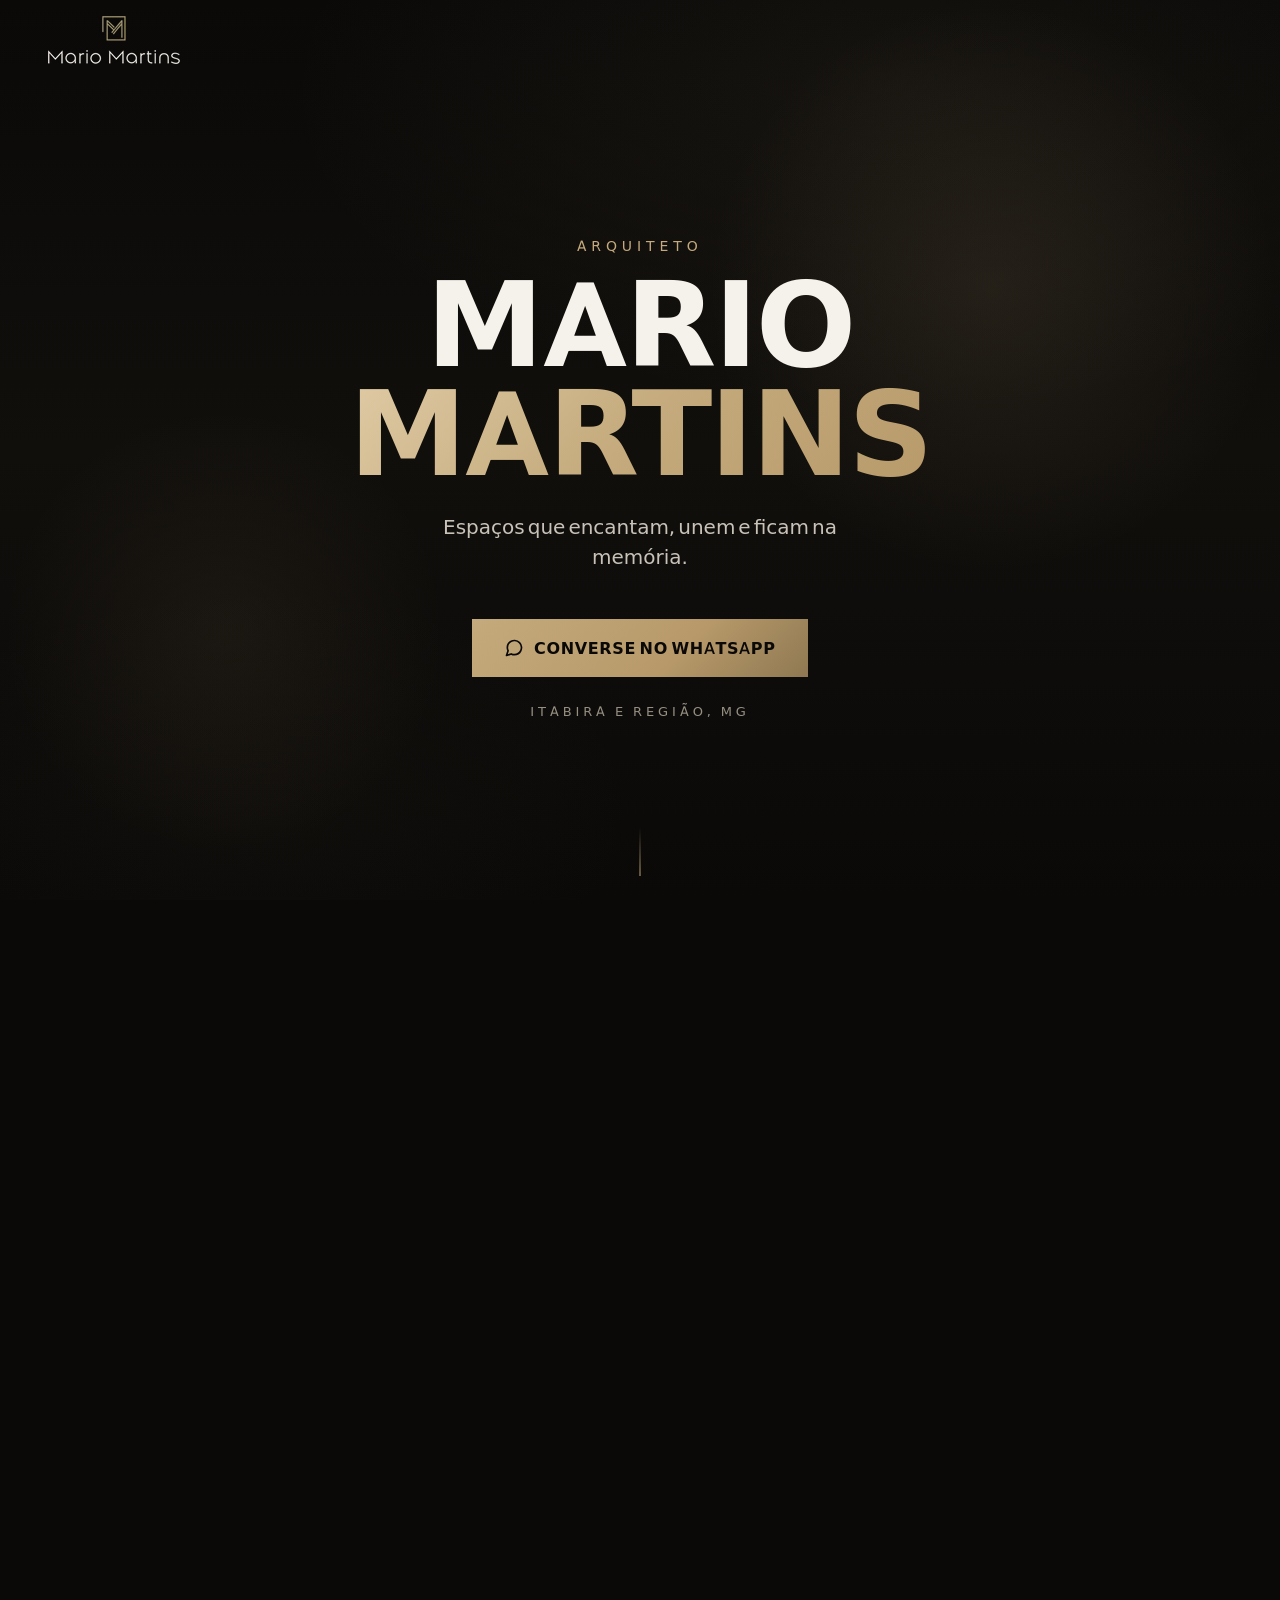
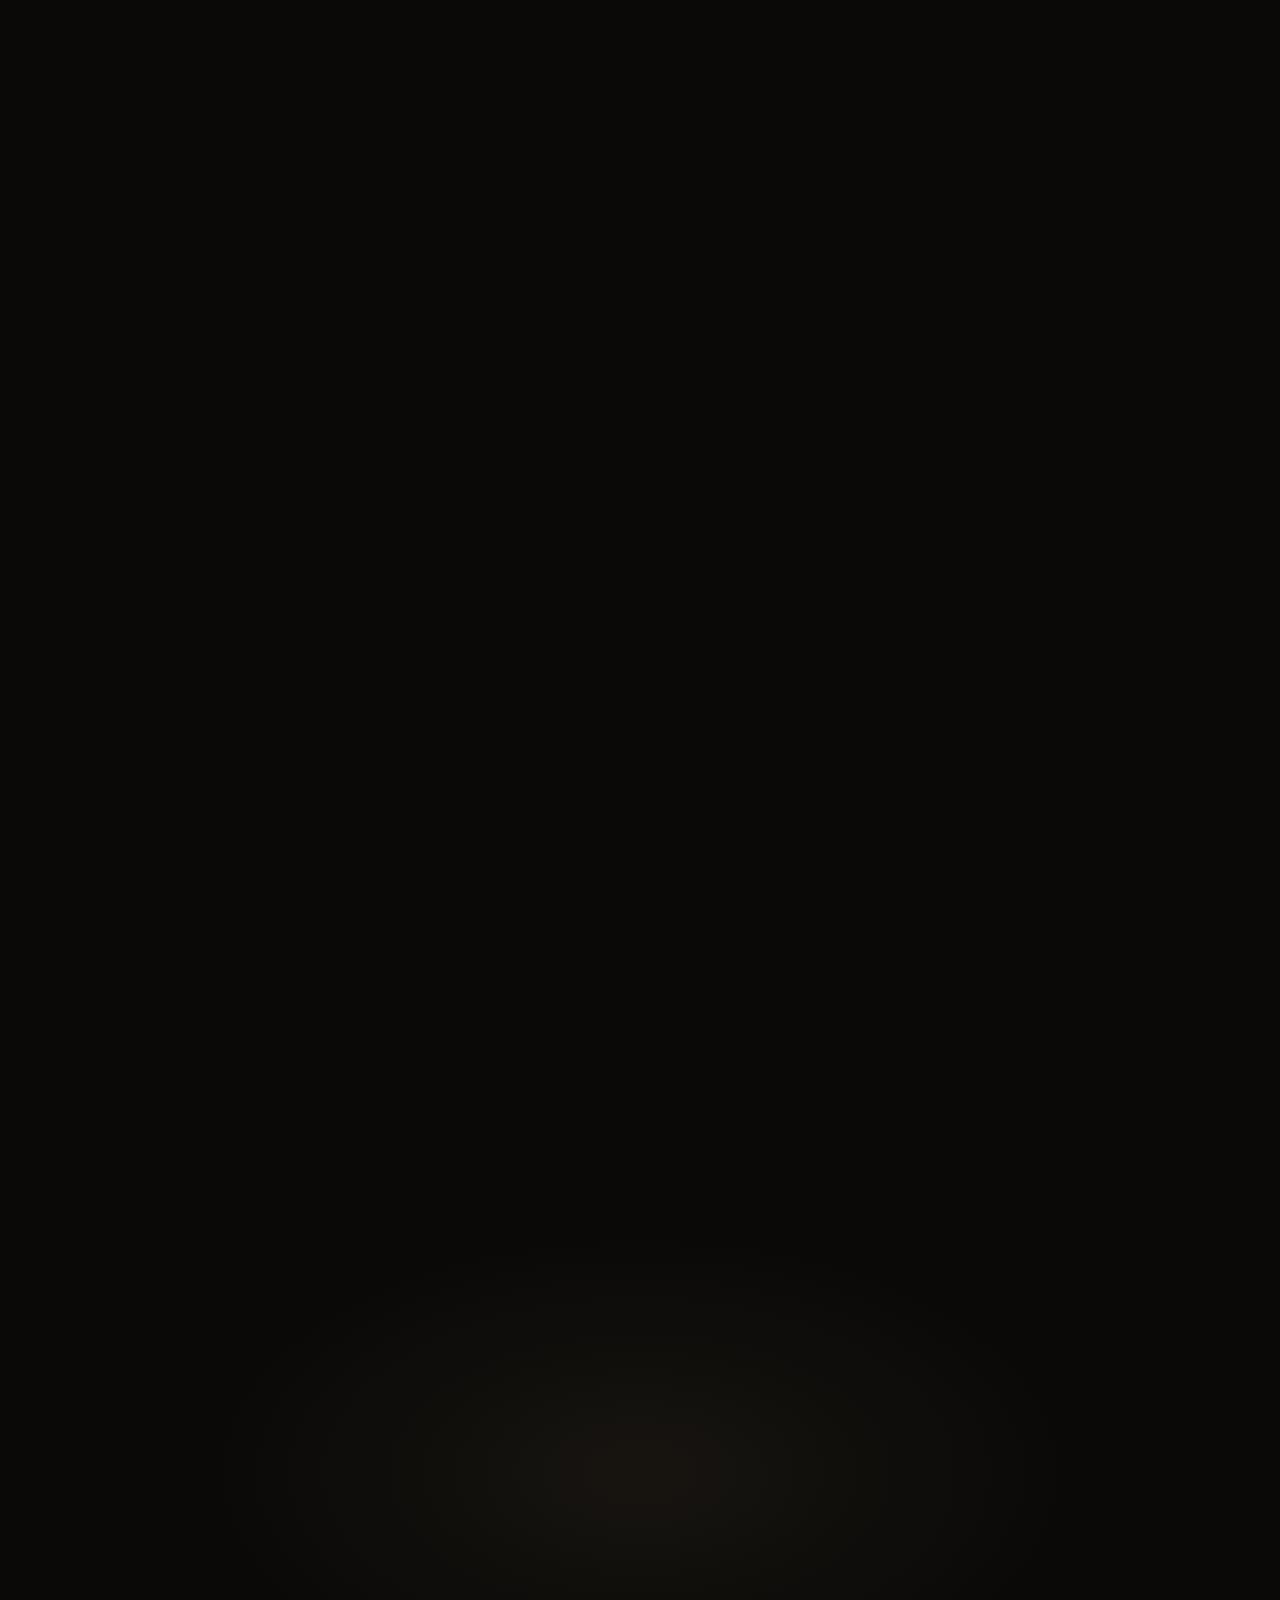
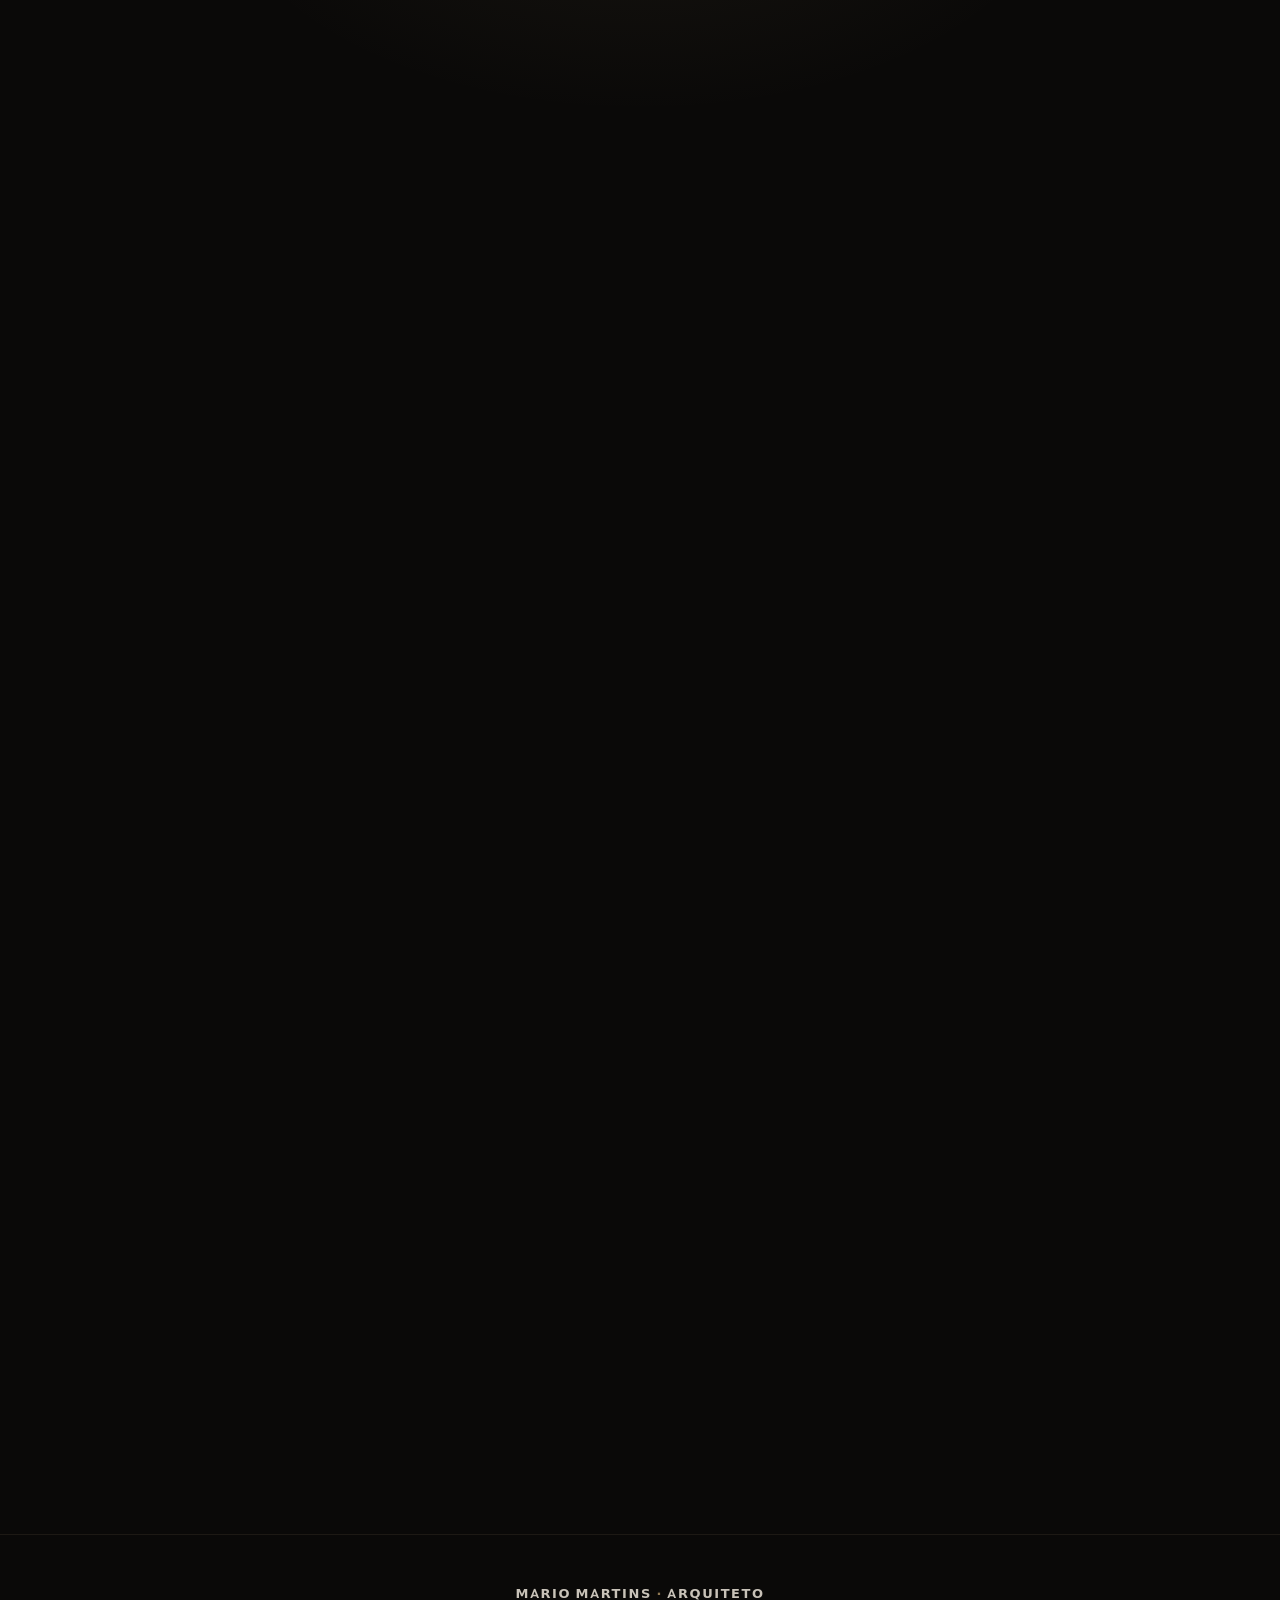
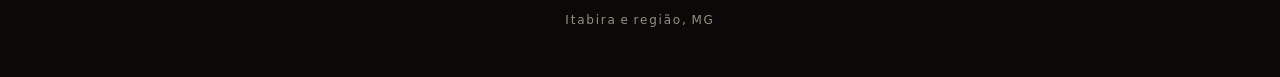
==== commit da16705a: "feat(cta): consolidar fechamento com pergunta unica e botao unico de conversao" ====
--- a/index.html
+++ b/index.html
@@ -36,7 +36,7 @@
 
   <!-- Stylesheets -->
   <link rel="stylesheet" href="assets/css/fonts.css">
-  <link rel="stylesheet" href="assets/css/style.css?v=1.2.0">
+  <link rel="stylesheet" href="assets/css/style.css?v=1.4.0">
 
   <!-- Structured Data -->
   <script type="application/ld+json">
@@ -216,7 +216,7 @@
         <div class="sobre__media" data-reveal="left">
           <img
             src="assets/img/mario-martins.webp"
-            alt="Mario Martins, arquiteto, sentado em cadeira de design ao ar livre com vegetação ao fundo"
+            alt="Mario Martins, arquiteto em Itabira e região, Minas Gerais"
             width="1080"
             height="1350"
             loading="lazy"
@@ -225,15 +225,35 @@
           >
           <div class="sobre__img-glow" aria-hidden="true"></div>
         </div>
-        <div class="sobre__text" data-reveal="right">
-          <p class="sobre__label">Sobre</p>
-          <p class="sobre__lead">
-            Mario Martins. Arquiteto em Itabira e região, Minas Gerais.
-          </p>
-          <p class="sobre__body">
-            Quatro frentes de trabalho: residencial, comercial, interiores e execução. Do conceito ao canteiro.
-          </p>
-          <div class="sobre__fio" aria-hidden="true"></div>
+        <div class="sobre__content" data-reveal="right">
+          <div class="sobre__header">
+            <p class="sobre__label">Sobre</p>
+            <h2 class="sobre__lead">Mario Martins. Arquiteto em Itabira e região, Minas Gerais.</h2>
+            <p class="sobre__anchor">Do conceito ao canteiro.</p>
+            <div class="sobre__fio" aria-hidden="true"></div>
+          </div>
+          <div class="sobre__frentes" role="list">
+            <article class="sobre__frente" role="listitem">
+              <span class="sobre__frente-num" aria-hidden="true">01</span>
+              <h3 class="sobre__frente-title">Residencial</h3>
+              <p class="sobre__frente-desc">A casa onde a família mora.</p>
+            </article>
+            <article class="sobre__frente" role="listitem">
+              <span class="sobre__frente-num" aria-hidden="true">02</span>
+              <h3 class="sobre__frente-title">Comercial</h3>
+              <p class="sobre__frente-desc">O espaço onde o negócio atende.</p>
+            </article>
+            <article class="sobre__frente" role="listitem">
+              <span class="sobre__frente-num" aria-hidden="true">03</span>
+              <h3 class="sobre__frente-title">Interiores</h3>
+              <p class="sobre__frente-desc">O que se usa por dentro, todos os dias.</p>
+            </article>
+            <article class="sobre__frente" role="listitem">
+              <span class="sobre__frente-num" aria-hidden="true">04</span>
+              <h3 class="sobre__frente-title">Execução</h3>
+              <p class="sobre__frente-desc">O que sai do papel e chega ao canteiro.</p>
+            </article>
+          </div>
         </div>
       </div>
     </section>
@@ -482,29 +502,13 @@
           </article>
         </div>
 
-        <div class="projetos__cta-wrap" data-reveal="up" data-reveal-delay="0.2">
-          <p class="projetos__cta-text">Tem um terreno, reforma ou espaço para transformar?</p>
-          <a
-            href="https://wa.me/5531993939330"
-            class="btn btn--cta btn--projetos"
-            target="_blank"
-            rel="noopener noreferrer"
-            id="projetos-cta"
-          >
-            <span class="btn__sweep" aria-hidden="true"></span>
-            <svg class="btn__icon" viewBox="0 0 24 24" width="20" height="20" fill="none" stroke="currentColor" stroke-width="2" stroke-linecap="round" stroke-linejoin="round" aria-hidden="true">
-              <path d="M21 11.5a8.38 8.38 0 0 1-.9 3.8 8.5 8.5 0 0 1-7.6 4.7 8.38 8.38 0 0 1-3.8-.9L3 21l1.9-5.7a8.38 8.38 0 0 1-.9-3.8 8.5 8.5 0 0 1 4.7-7.6 8.38 8.38 0 0 1 3.8-.9h.5a8.48 8.48 0 0 1 8 8v.5z"/>
-            </svg>
-            <span>Conversar sobre meu projeto</span>
-          </a>
-        </div>
       </div>
     </section>
 
     <!-- CONTATO -->
     <section class="contato" id="contato">
       <div class="contato__inner">
-        <p class="contato__lead" data-reveal="up">Vamos conversar sobre o seu projeto?</p>
+        <h2 class="contato__lead" data-reveal="up">Tem um terreno, reforma ou espaço para transformar?</h2>
         <a
           href="https://wa.me/5531993939330"
           class="btn btn--cta btn--contato"
@@ -518,7 +522,7 @@
           <svg class="btn__icon" viewBox="0 0 24 24" width="22" height="22" fill="none" stroke="currentColor" stroke-width="2" stroke-linecap="round" stroke-linejoin="round" aria-hidden="true">
             <path d="M21 11.5a8.38 8.38 0 0 1-.9 3.8 8.5 8.5 0 0 1-7.6 4.7 8.38 8.38 0 0 1-3.8-.9L3 21l1.9-5.7a8.38 8.38 0 0 1-.9-3.8 8.5 8.5 0 0 1 4.7-7.6 8.38 8.38 0 0 1 3.8-.9h.5a8.48 8.48 0 0 1 8 8v.5z"/>
           </svg>
-          <span>Converse no WhatsApp</span>
+          <span>Vamos conversar sobre seu projeto.</span>
         </a>
 
         <ul class="social" data-reveal="up" data-reveal-delay="0.3">
@@ -583,7 +587,7 @@
   <script src="assets/js/vendor/gsap.min.js"></script>
   <script src="assets/js/vendor/ScrollTrigger.min.js"></script>
   <script src="assets/js/vendor/lenis.min.js"></script>
-  <script src="assets/js/main.js?v=1.2.0"></script>
+  <script src="assets/js/main.js?v=1.4.0"></script>
 
 </body>
 </html>
--- a/assets/css/style.css
+++ b/assets/css/style.css
@@ -526,6 +526,7 @@
 .sobre__media {
   position: relative;
   max-width: 420px;
+  width: 100%;
   justify-self: center;
 }
 
@@ -533,22 +534,31 @@
   width: 100%;
   max-width: 420px;
   height: auto;
+  aspect-ratio: 4 / 5;
   object-fit: cover;
-  filter: brightness(0.95) contrast(1.04);
+  border-radius: 2px;
+  border: 1px solid rgba(196, 170, 124, 0.22);
+  filter: brightness(0.96) contrast(1.04);
+  box-shadow: 0 16px 36px -10px rgba(0, 0, 0, 0.7), 0 0 24px -4px rgba(196, 170, 124, 0.08);
 }
 
 /* Halo de luz atrás da foto */
 .sobre__img-glow {
   position: absolute;
   inset: 0;
-  background: radial-gradient(circle, rgba(196,170,124,0.12) 0%, transparent 70%);
+  background: radial-gradient(circle at center, rgba(196, 170, 124, 0.14) 0%, transparent 70%);
   z-index: -1;
   pointer-events: none;
 }
 
-.sobre__text {
-  max-width: 520px;
+.sobre__content {
+  max-width: 640px;
   justify-self: center;
+  width: 100%;
+}
+
+.sobre__header {
+  margin-bottom: var(--space-md);
 }
 
 .sobre__label {
@@ -558,44 +568,118 @@
   letter-spacing: 0.3em;
   text-transform: uppercase;
   color: var(--gold);
-  margin-bottom: var(--space-sm);
+  margin-bottom: var(--space-xs);
 }
 
 .sobre__lead {
   font-family: var(--ff-display);
-  font-size: clamp(1.5rem, 2vw + 0.5rem, 2rem);
+  font-size: clamp(1.4rem, 2vw + 0.5rem, 2rem);
   font-weight: 600;
   line-height: 1.25;
   color: var(--text-primary);
+  margin-bottom: 0.6rem;
+}
+
+.sobre__anchor {
+  font-family: var(--ff-body);
+  font-size: clamp(0.95rem, 0.4vw + 0.8rem, 1.063rem);
+  font-weight: 500;
+  color: var(--gold-light);
+  line-height: 1.4;
   margin-bottom: var(--space-xs);
-}
-
-.sobre__body {
-  font-size: clamp(0.938rem, 0.5vw + 0.8rem, 1rem);
-  color: var(--text-secondary);
-  line-height: 1.7;
 }
 
 /* Fio de luz horizontal */
 .sobre__fio {
   width: 64px;
   height: 1px;
-  margin-top: var(--space-sm);
+  margin-top: var(--space-xs);
   background: linear-gradient(90deg, var(--gold) 0%, transparent 100%);
 }
 
-@media (min-width: 768px) {
+/* As quatro frentes estruturadas */
+.sobre__frentes {
+  display: grid;
+  grid-template-columns: 1fr;
+  gap: var(--space-xs);
+}
+
+.sobre__frente {
+  position: relative;
+  background-color: var(--bg-surface);
+  border: 1px solid rgba(196, 170, 124, 0.20);
+  border-radius: 2px;
+  padding: clamp(0.85rem, 1.2vw, 1.1rem);
+  transition: border-color 0.3s var(--ease-smooth), transform 0.3s var(--ease-smooth), box-shadow 0.3s var(--ease-smooth);
+  overflow: hidden;
+}
+
+/* Fio de luz no topo de cada card */
+.sobre__frente::before {
+  content: '';
+  position: absolute;
+  top: 0;
+  left: 0;
+  right: 0;
+  height: 1px;
+  background: linear-gradient(90deg, transparent 0%, rgba(196, 170, 124, 0.35) 50%, transparent 100%);
+  pointer-events: none;
+}
+
+.sobre__frente:hover {
+  border-color: rgba(196, 170, 124, 0.42);
+  transform: translateY(-2px);
+  box-shadow: 0 8px 24px -6px rgba(0, 0, 0, 0.5), 0 0 16px -2px rgba(196, 170, 124, 0.08);
+}
+
+.sobre__frente-num {
+  display: block;
+  font-family: var(--ff-body);
+  font-size: 0.688rem;
+  font-weight: 600;
+  letter-spacing: 0.15em;
+  color: var(--gold);
+  margin-bottom: 0.25rem;
+}
+
+.sobre__frente-title {
+  font-family: var(--ff-display);
+  font-size: clamp(1.05rem, 0.8vw + 0.75rem, 1.2rem);
+  font-weight: 600;
+  color: var(--text-primary);
+  letter-spacing: -0.01em;
+  line-height: 1.2;
+  margin-bottom: 0.3rem;
+}
+
+.sobre__frente-desc {
+  font-family: var(--ff-body);
+  font-size: clamp(0.813rem, 0.2vw + 0.75rem, 0.875rem);
+  line-height: 1.45;
+  color: var(--text-secondary);
+  margin: 0;
+}
+
+@media (min-width: 540px) {
+  .sobre__frentes {
+    grid-template-columns: repeat(2, 1fr);
+    gap: var(--space-xs);
+  }
+}
+
+@media (min-width: 900px) {
   .sobre__inner {
-    grid-template-columns: 1fr 1fr;
-    gap: var(--space-lg);
+    grid-template-columns: minmax(320px, 420px) 1fr;
+    gap: var(--space-xl);
   }
 
   .sobre__media {
     justify-self: end;
   }
 
-  .sobre__text {
+  .sobre__content {
     justify-self: start;
+    max-width: 640px;
   }
 }
 
@@ -859,28 +943,7 @@
   transform: scale(1.08);
 }
 
-/* Chamada de ação pós-portfólio */
-.projetos__cta-wrap {
-  text-align: center;
-  display: flex;
-  flex-direction: column;
-  align-items: center;
-  gap: var(--space-sm);
-  padding-top: var(--space-md);
-  position: relative;
-}
-
-.projetos__cta-text {
-  font-family: var(--ff-display);
-  font-size: clamp(1.125rem, 1.2vw + 0.5rem, 1.375rem);
-  font-weight: 600;
-  color: var(--text-primary);
-}
-
-.btn--projetos {
-  font-size: 0.938rem;
-  padding: 0.95em 2em;
-}
+
 
 /* ===================================================================
    MODAL / LIGHTBOX
@@ -1005,15 +1068,25 @@
 
 .contato__lead {
   font-family: var(--ff-display);
-  font-size: clamp(1.6rem, 3vw + 0.5rem, 2.8rem);
+  font-size: clamp(1.5rem, 2.8vw + 0.5rem, 2.6rem);
   font-weight: 700;
-  line-height: 1.15;
+  line-height: 1.25;
   color: var(--text-primary);
+  max-width: 660px;
 }
 
 .btn--contato {
-  font-size: clamp(0.938rem, 0.5vw + 0.75rem, 1.063rem);
-  padding: 1.15em 2.4em;
+  font-size: clamp(0.938rem, 0.4vw + 0.8rem, 1.063rem);
+  padding: 1.15em 2.2em;
+  text-transform: none;
+  letter-spacing: 0.01em;
+  font-weight: 600;
+  border-radius: 2px;
+}
+
+.btn--contato span:not(.btn__sweep) {
+  text-align: center;
+  line-height: 1.35;
 }
 
 /* Social links */
@@ -1192,7 +1265,7 @@
   .btn--contato {
     width: 100%;
     justify-content: center;
-    padding: 1em 1.5em;
+    padding: 1em 1.25em;
   }
 
   .social {
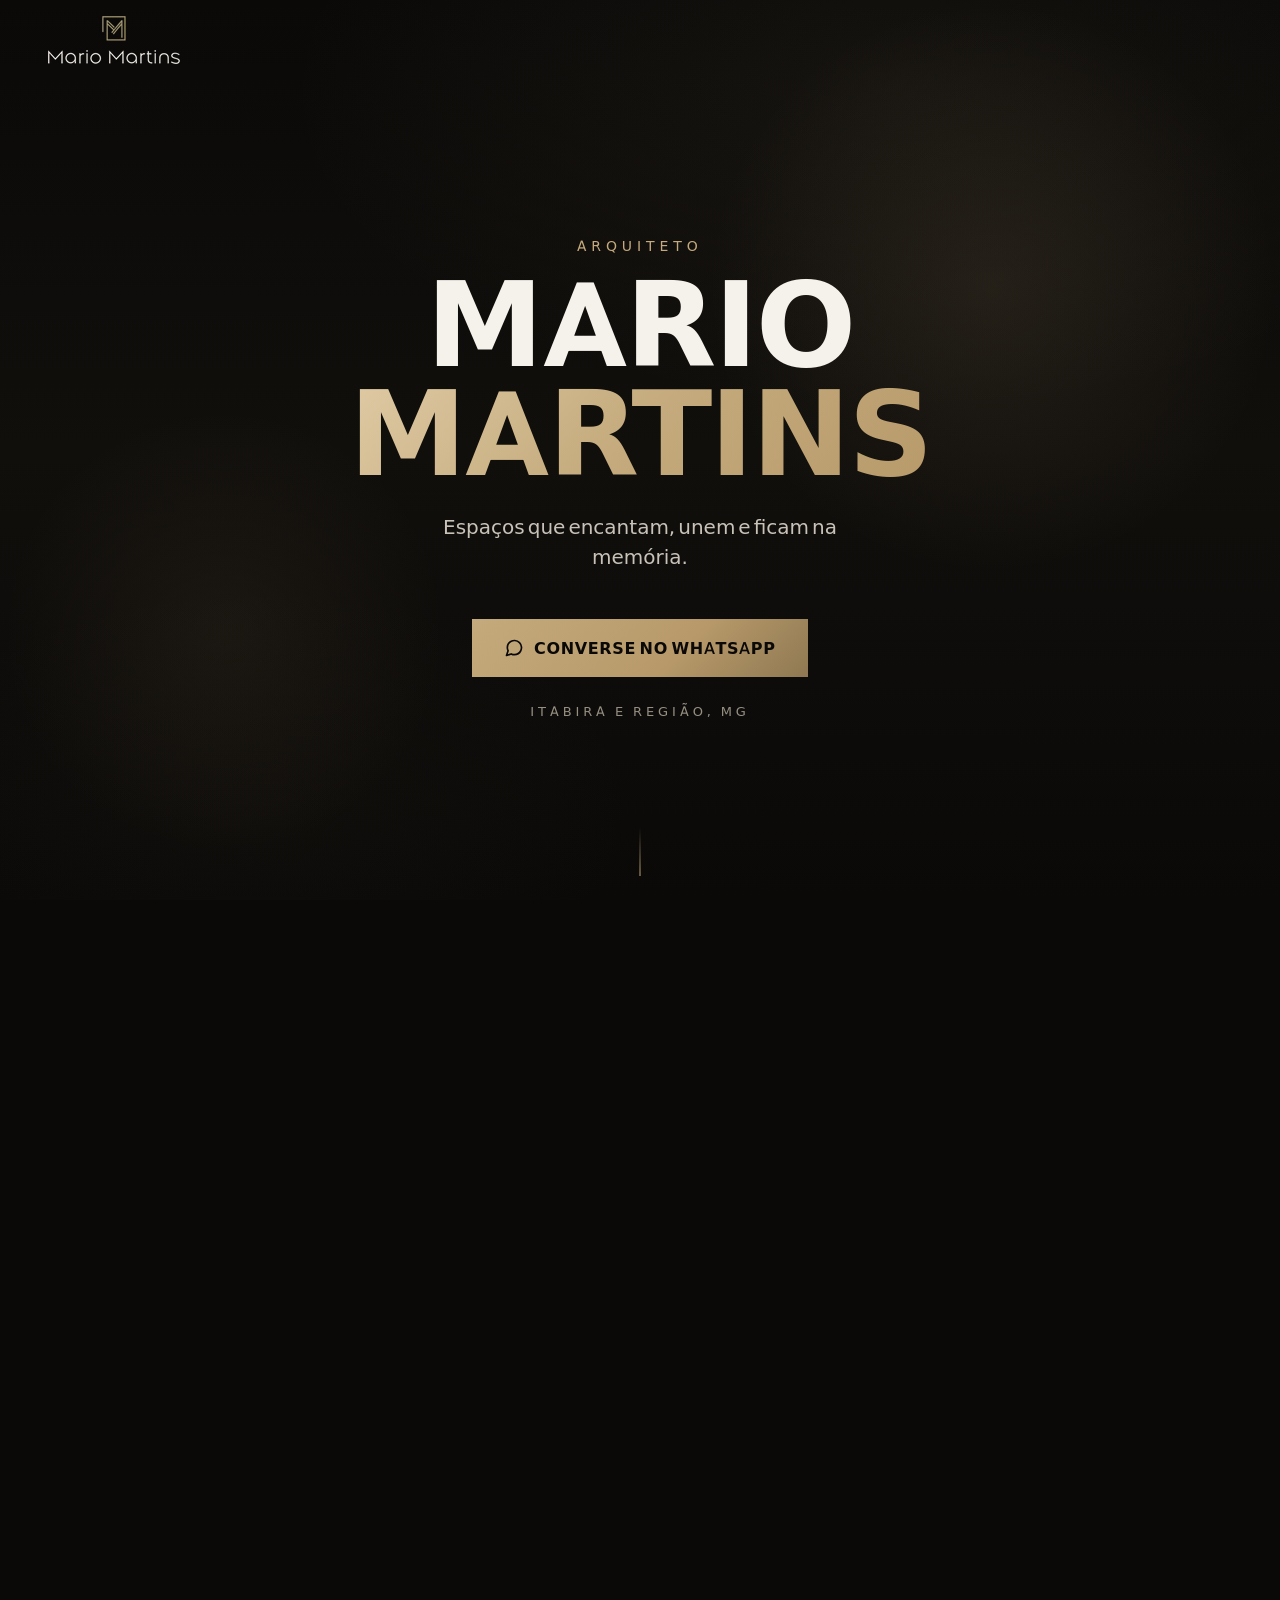
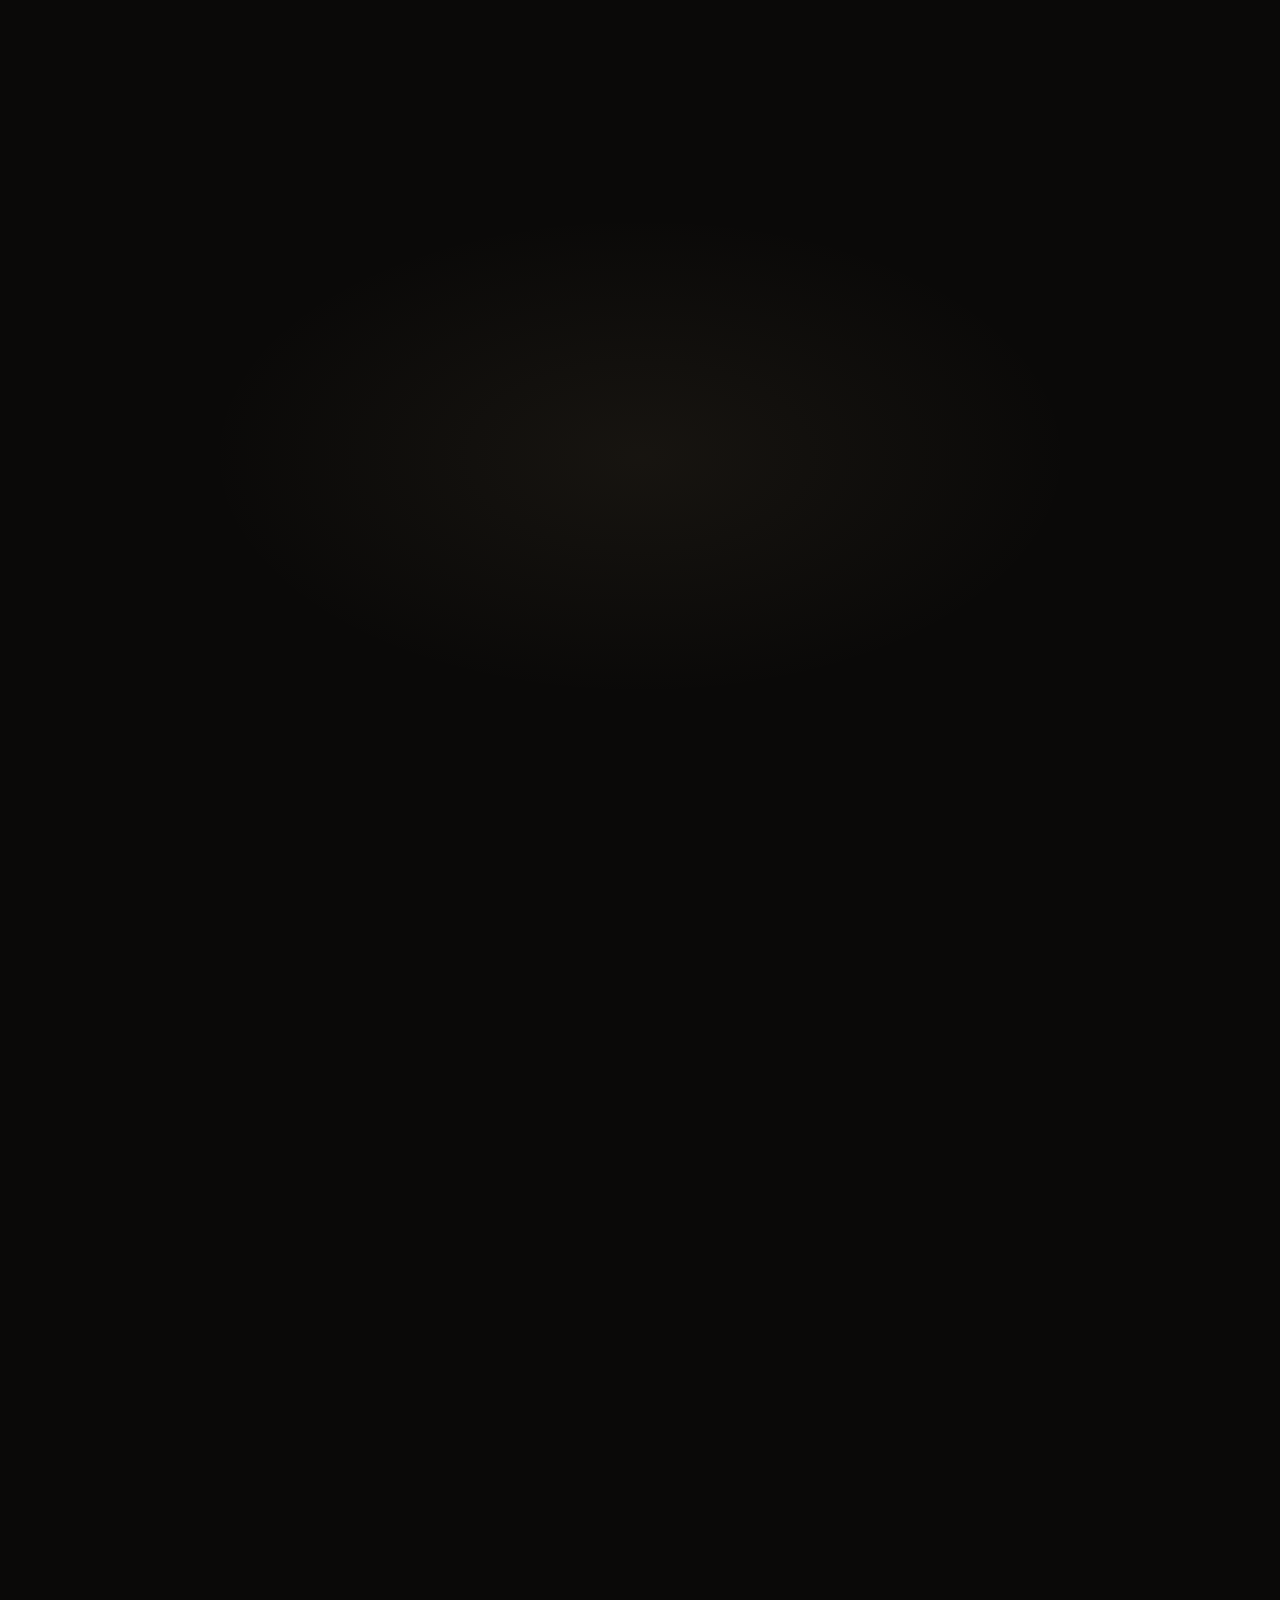
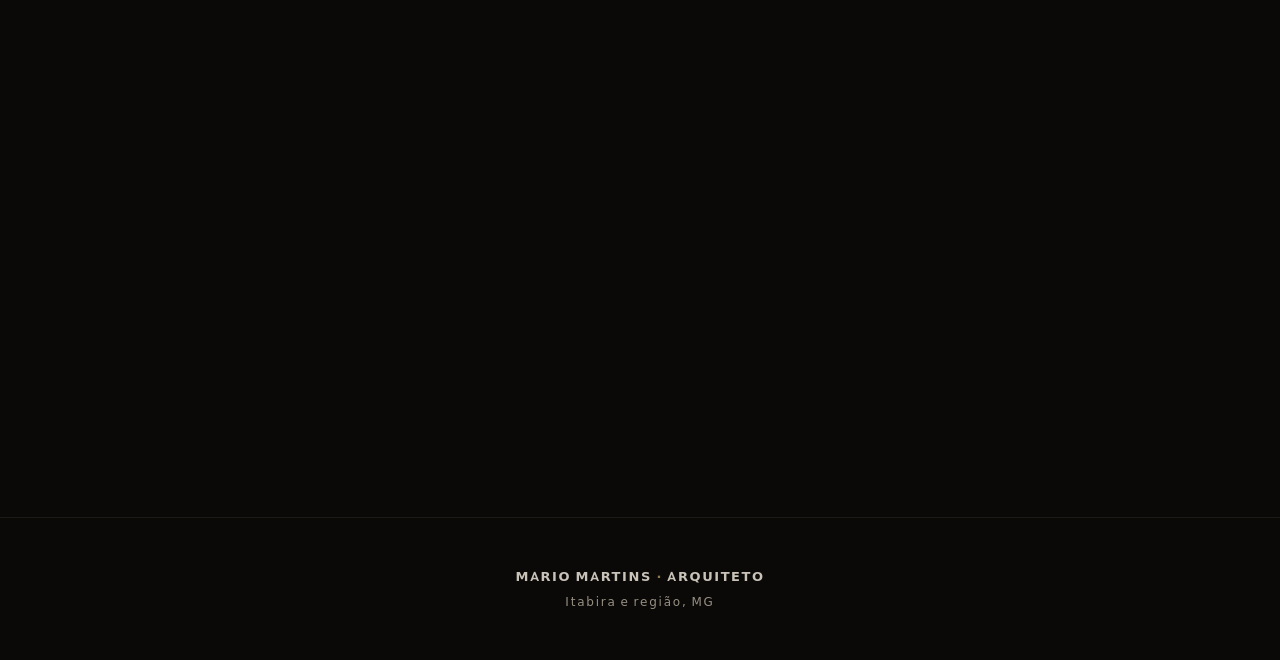
==== commit 50fb30b5: "feat(content): aplicar regra do dono unico separando Sobre e Atuacao em ritmos proprios" ====
--- a/index.html
+++ b/index.html
@@ -36,7 +36,7 @@
 
   <!-- Stylesheets -->
   <link rel="stylesheet" href="assets/css/fonts.css">
-  <link rel="stylesheet" href="assets/css/style.css?v=1.4.0">
+  <link rel="stylesheet" href="assets/css/style.css?v=1.5.0">
 
   <!-- Structured Data -->
   <script type="application/ld+json">
@@ -226,34 +226,9 @@
           <div class="sobre__img-glow" aria-hidden="true"></div>
         </div>
         <div class="sobre__content" data-reveal="right">
-          <div class="sobre__header">
-            <p class="sobre__label">Sobre</p>
-            <h2 class="sobre__lead">Mario Martins. Arquiteto em Itabira e região, Minas Gerais.</h2>
-            <p class="sobre__anchor">Do conceito ao canteiro.</p>
-            <div class="sobre__fio" aria-hidden="true"></div>
-          </div>
-          <div class="sobre__frentes" role="list">
-            <article class="sobre__frente" role="listitem">
-              <span class="sobre__frente-num" aria-hidden="true">01</span>
-              <h3 class="sobre__frente-title">Residencial</h3>
-              <p class="sobre__frente-desc">A casa onde a família mora.</p>
-            </article>
-            <article class="sobre__frente" role="listitem">
-              <span class="sobre__frente-num" aria-hidden="true">02</span>
-              <h3 class="sobre__frente-title">Comercial</h3>
-              <p class="sobre__frente-desc">O espaço onde o negócio atende.</p>
-            </article>
-            <article class="sobre__frente" role="listitem">
-              <span class="sobre__frente-num" aria-hidden="true">03</span>
-              <h3 class="sobre__frente-title">Interiores</h3>
-              <p class="sobre__frente-desc">O que se usa por dentro, todos os dias.</p>
-            </article>
-            <article class="sobre__frente" role="listitem">
-              <span class="sobre__frente-num" aria-hidden="true">04</span>
-              <h3 class="sobre__frente-title">Execução</h3>
-              <p class="sobre__frente-desc">O que sai do papel e chega ao canteiro.</p>
-            </article>
-          </div>
+          <p class="sobre__label">Sobre</p>
+          <h2 class="sobre__lead">Arquiteto em Itabira e região, Minas Gerais.</h2>
+          <div class="sobre__fio" aria-hidden="true"></div>
         </div>
       </div>
     </section>
@@ -261,26 +236,41 @@
     <!-- ATUAÇÃO -->
     <section class="atuacao" id="atuacao">
       <div class="atuacao__inner">
-        <p class="atuacao__label" data-reveal="up">Atuação</p>
-        <ul class="atuacao__list">
+        <header class="atuacao__header" data-reveal="up">
+          <p class="atuacao__label">Atuação</p>
+          <h2 class="atuacao__title">Do conceito ao canteiro.</h2>
+        </header>
+        <ul class="atuacao__list" role="list">
           <li class="atuacao__item" data-reveal="up" data-reveal-delay="0.1">
             <span class="atuacao__num" aria-hidden="true">01</span>
-            <span class="atuacao__name">Residencial</span>
+            <div class="atuacao__content">
+              <h3 class="atuacao__name">Residencial</h3>
+              <p class="atuacao__desc">A casa onde a família mora.</p>
+            </div>
             <span class="atuacao__fio" aria-hidden="true"></span>
           </li>
           <li class="atuacao__item" data-reveal="up" data-reveal-delay="0.2">
             <span class="atuacao__num" aria-hidden="true">02</span>
-            <span class="atuacao__name">Comercial</span>
+            <div class="atuacao__content">
+              <h3 class="atuacao__name">Comercial</h3>
+              <p class="atuacao__desc">O espaço onde o negócio atende.</p>
+            </div>
             <span class="atuacao__fio" aria-hidden="true"></span>
           </li>
           <li class="atuacao__item" data-reveal="up" data-reveal-delay="0.3">
             <span class="atuacao__num" aria-hidden="true">03</span>
-            <span class="atuacao__name">Interiores</span>
+            <div class="atuacao__content">
+              <h3 class="atuacao__name">Interiores</h3>
+              <p class="atuacao__desc">O que se usa por dentro, todos os dias.</p>
+            </div>
             <span class="atuacao__fio" aria-hidden="true"></span>
           </li>
           <li class="atuacao__item" data-reveal="up" data-reveal-delay="0.4">
             <span class="atuacao__num" aria-hidden="true">04</span>
-            <span class="atuacao__name">Execução</span>
+            <div class="atuacao__content">
+              <h3 class="atuacao__name">Execução</h3>
+              <p class="atuacao__desc">O que sai do papel e ganha forma na obra.</p>
+            </div>
             <span class="atuacao__fio" aria-hidden="true"></span>
           </li>
         </ul>
@@ -587,7 +577,7 @@
   <script src="assets/js/vendor/gsap.min.js"></script>
   <script src="assets/js/vendor/ScrollTrigger.min.js"></script>
   <script src="assets/js/vendor/lenis.min.js"></script>
-  <script src="assets/js/main.js?v=1.4.0"></script>
+  <script src="assets/js/main.js?v=1.5.0"></script>
 
 </body>
 </html>
--- a/assets/css/style.css
+++ b/assets/css/style.css
@@ -508,38 +508,38 @@
 }
 
 /* ===================================================================
-   SOBRE
+   SOBRE — Apresentação silenciosa e monumental
    =================================================================== */
 .sobre {
   position: relative;
-  padding: var(--space-xl) var(--space-sm);
+  padding: var(--space-2xl) var(--space-sm);
 }
 
 .sobre__inner {
   max-width: 1200px;
   margin: 0 auto;
   display: grid;
-  gap: var(--space-lg);
+  gap: var(--space-xl);
   align-items: center;
 }
 
 .sobre__media {
   position: relative;
-  max-width: 420px;
+  max-width: 440px;
   width: 100%;
   justify-self: center;
 }
 
 .sobre__img {
   width: 100%;
-  max-width: 420px;
+  max-width: 440px;
   height: auto;
   aspect-ratio: 4 / 5;
   object-fit: cover;
   border-radius: 2px;
   border: 1px solid rgba(196, 170, 124, 0.22);
   filter: brightness(0.96) contrast(1.04);
-  box-shadow: 0 16px 36px -10px rgba(0, 0, 0, 0.7), 0 0 24px -4px rgba(196, 170, 124, 0.08);
+  box-shadow: 0 20px 48px -12px rgba(0, 0, 0, 0.75), 0 0 28px -4px rgba(196, 170, 124, 0.08);
 }
 
 /* Halo de luz atrás da foto */
@@ -552,13 +552,9 @@
 }
 
 .sobre__content {
-  max-width: 640px;
+  max-width: 580px;
   justify-self: center;
   width: 100%;
-}
-
-.sobre__header {
-  margin-bottom: var(--space-md);
 }
 
 .sobre__label {
@@ -573,104 +569,24 @@
 
 .sobre__lead {
   font-family: var(--ff-display);
-  font-size: clamp(1.4rem, 2vw + 0.5rem, 2rem);
-  font-weight: 600;
-  line-height: 1.25;
+  font-size: clamp(1.8rem, 3.2vw + 0.5rem, 3rem);
+  font-weight: 700;
+  line-height: 1.2;
   color: var(--text-primary);
-  margin-bottom: 0.6rem;
-}
-
-.sobre__anchor {
-  font-family: var(--ff-body);
-  font-size: clamp(0.95rem, 0.4vw + 0.8rem, 1.063rem);
-  font-weight: 500;
-  color: var(--gold-light);
-  line-height: 1.4;
-  margin-bottom: var(--space-xs);
+  margin-bottom: var(--space-md);
 }
 
 /* Fio de luz horizontal */
 .sobre__fio {
-  width: 64px;
+  width: 80px;
   height: 1px;
-  margin-top: var(--space-xs);
   background: linear-gradient(90deg, var(--gold) 0%, transparent 100%);
-}
-
-/* As quatro frentes estruturadas */
-.sobre__frentes {
-  display: grid;
-  grid-template-columns: 1fr;
-  gap: var(--space-xs);
-}
-
-.sobre__frente {
-  position: relative;
-  background-color: var(--bg-surface);
-  border: 1px solid rgba(196, 170, 124, 0.20);
-  border-radius: 2px;
-  padding: clamp(0.85rem, 1.2vw, 1.1rem);
-  transition: border-color 0.3s var(--ease-smooth), transform 0.3s var(--ease-smooth), box-shadow 0.3s var(--ease-smooth);
-  overflow: hidden;
-}
-
-/* Fio de luz no topo de cada card */
-.sobre__frente::before {
-  content: '';
-  position: absolute;
-  top: 0;
-  left: 0;
-  right: 0;
-  height: 1px;
-  background: linear-gradient(90deg, transparent 0%, rgba(196, 170, 124, 0.35) 50%, transparent 100%);
-  pointer-events: none;
-}
-
-.sobre__frente:hover {
-  border-color: rgba(196, 170, 124, 0.42);
-  transform: translateY(-2px);
-  box-shadow: 0 8px 24px -6px rgba(0, 0, 0, 0.5), 0 0 16px -2px rgba(196, 170, 124, 0.08);
-}
-
-.sobre__frente-num {
-  display: block;
-  font-family: var(--ff-body);
-  font-size: 0.688rem;
-  font-weight: 600;
-  letter-spacing: 0.15em;
-  color: var(--gold);
-  margin-bottom: 0.25rem;
-}
-
-.sobre__frente-title {
-  font-family: var(--ff-display);
-  font-size: clamp(1.05rem, 0.8vw + 0.75rem, 1.2rem);
-  font-weight: 600;
-  color: var(--text-primary);
-  letter-spacing: -0.01em;
-  line-height: 1.2;
-  margin-bottom: 0.3rem;
-}
-
-.sobre__frente-desc {
-  font-family: var(--ff-body);
-  font-size: clamp(0.813rem, 0.2vw + 0.75rem, 0.875rem);
-  line-height: 1.45;
-  color: var(--text-secondary);
-  margin: 0;
-}
-
-@media (min-width: 540px) {
-  .sobre__frentes {
-    grid-template-columns: repeat(2, 1fr);
-    gap: var(--space-xs);
-  }
 }
 
 @media (min-width: 900px) {
   .sobre__inner {
-    grid-template-columns: minmax(320px, 420px) 1fr;
-    gap: var(--space-xl);
+    grid-template-columns: minmax(320px, 440px) 1fr;
+    gap: clamp(3rem, 6vw, 6rem);
   }
 
   .sobre__media {
@@ -679,21 +595,26 @@
 
   .sobre__content {
     justify-self: start;
-    max-width: 640px;
-  }
-}
-
-/* ===================================================================
-   ATUAÇÃO
+    max-width: 580px;
+  }
+}
+
+/* ===================================================================
+   ATUAÇÃO — Estrutura de conteúdo das quatro frentes
    =================================================================== */
 .atuacao {
   position: relative;
-  padding: var(--space-xl) var(--space-sm);
+  padding: var(--space-2xl) var(--space-sm);
 }
 
 .atuacao__inner {
-  max-width: 900px;
+  max-width: 960px;
   margin: 0 auto;
+}
+
+.atuacao__header {
+  margin-bottom: var(--space-xl);
+  text-align: center;
 }
 
 .atuacao__label {
@@ -703,44 +624,68 @@
   letter-spacing: 0.3em;
   text-transform: uppercase;
   color: var(--gold);
-  margin-bottom: var(--space-lg);
-  text-align: center;
-}
-
-.atuacao__list {
-  display: flex;
-  flex-direction: column;
-}
-
-.atuacao__item {
-  display: flex;
-  align-items: baseline;
-  gap: var(--space-sm);
-  padding: var(--space-sm) 0;
-  position: relative;
-}
-
-.atuacao__num {
-  font-family: var(--ff-body);
-  font-size: 0.75rem;
-  font-weight: 500;
-  letter-spacing: 0.1em;
-  color: var(--gold-deep);
-  min-width: 2em;
-  flex-shrink: 0;
-}
-
-.atuacao__name {
+  margin-bottom: var(--space-xs);
+}
+
+.atuacao__title {
   font-family: var(--ff-display);
-  font-size: clamp(1.8rem, 4vw + 0.5rem, 3.5rem);
+  font-size: clamp(1.8rem, 3.2vw + 0.5rem, 2.75rem);
   font-weight: 700;
   letter-spacing: -0.01em;
   color: var(--text-primary);
-  transition: color 0.4s var(--ease-smooth);
+  line-height: 1.2;
+}
+
+.atuacao__list {
+  display: flex;
+  flex-direction: column;
+}
+
+.atuacao__item {
+  display: grid;
+  grid-template-columns: 2.5rem 1fr;
+  align-items: baseline;
+  gap: var(--space-sm);
+  padding: var(--space-md) 0;
+  position: relative;
+}
+
+.atuacao__num {
+  font-family: var(--ff-body);
+  font-size: 0.813rem;
+  font-weight: 600;
+  letter-spacing: 0.15em;
+  color: var(--gold);
+  flex-shrink: 0;
+}
+
+.atuacao__content {
+  display: flex;
+  flex-direction: column;
+  gap: 0.35rem;
+}
+
+.atuacao__name {
+  font-family: var(--ff-display);
+  font-size: clamp(1.6rem, 3vw + 0.5rem, 2.5rem);
+  font-weight: 700;
+  letter-spacing: -0.01em;
+  line-height: 1.15;
+  color: var(--text-primary);
+  transition: color 0.4s var(--ease-smooth), transform 0.4s var(--ease-smooth);
 }
 
 .atuacao__item:hover .atuacao__name {
   color: var(--gold-light);
+  transform: translateX(4px);
+}
+
+.atuacao__desc {
+  font-family: var(--ff-body);
+  font-size: clamp(0.875rem, 0.3vw + 0.75rem, 0.95rem);
+  color: var(--text-secondary);
+  line-height: 1.5;
+  margin: 0;
 }
 
 /* Fio de luz entre itens */
@@ -752,10 +697,29 @@
   height: 1px;
   background: linear-gradient(90deg,
     transparent 0%,
-    rgba(196,170,124,0.20) 20%,
-    rgba(196,170,124,0.20) 80%,
+    rgba(196,170,124,0.20) 15%,
+    rgba(196,170,124,0.20) 85%,
     transparent 100%
   );
+}
+
+@media (min-width: 640px) {
+  .atuacao__item {
+    grid-template-columns: 3rem 1fr;
+    padding: var(--space-lg) 0;
+  }
+
+  .atuacao__content {
+    flex-direction: row;
+    align-items: baseline;
+    justify-content: space-between;
+    gap: var(--space-md);
+  }
+
+  .atuacao__desc {
+    text-align: right;
+    flex-shrink: 0;
+  }
 }
 
 /* ===================================================================
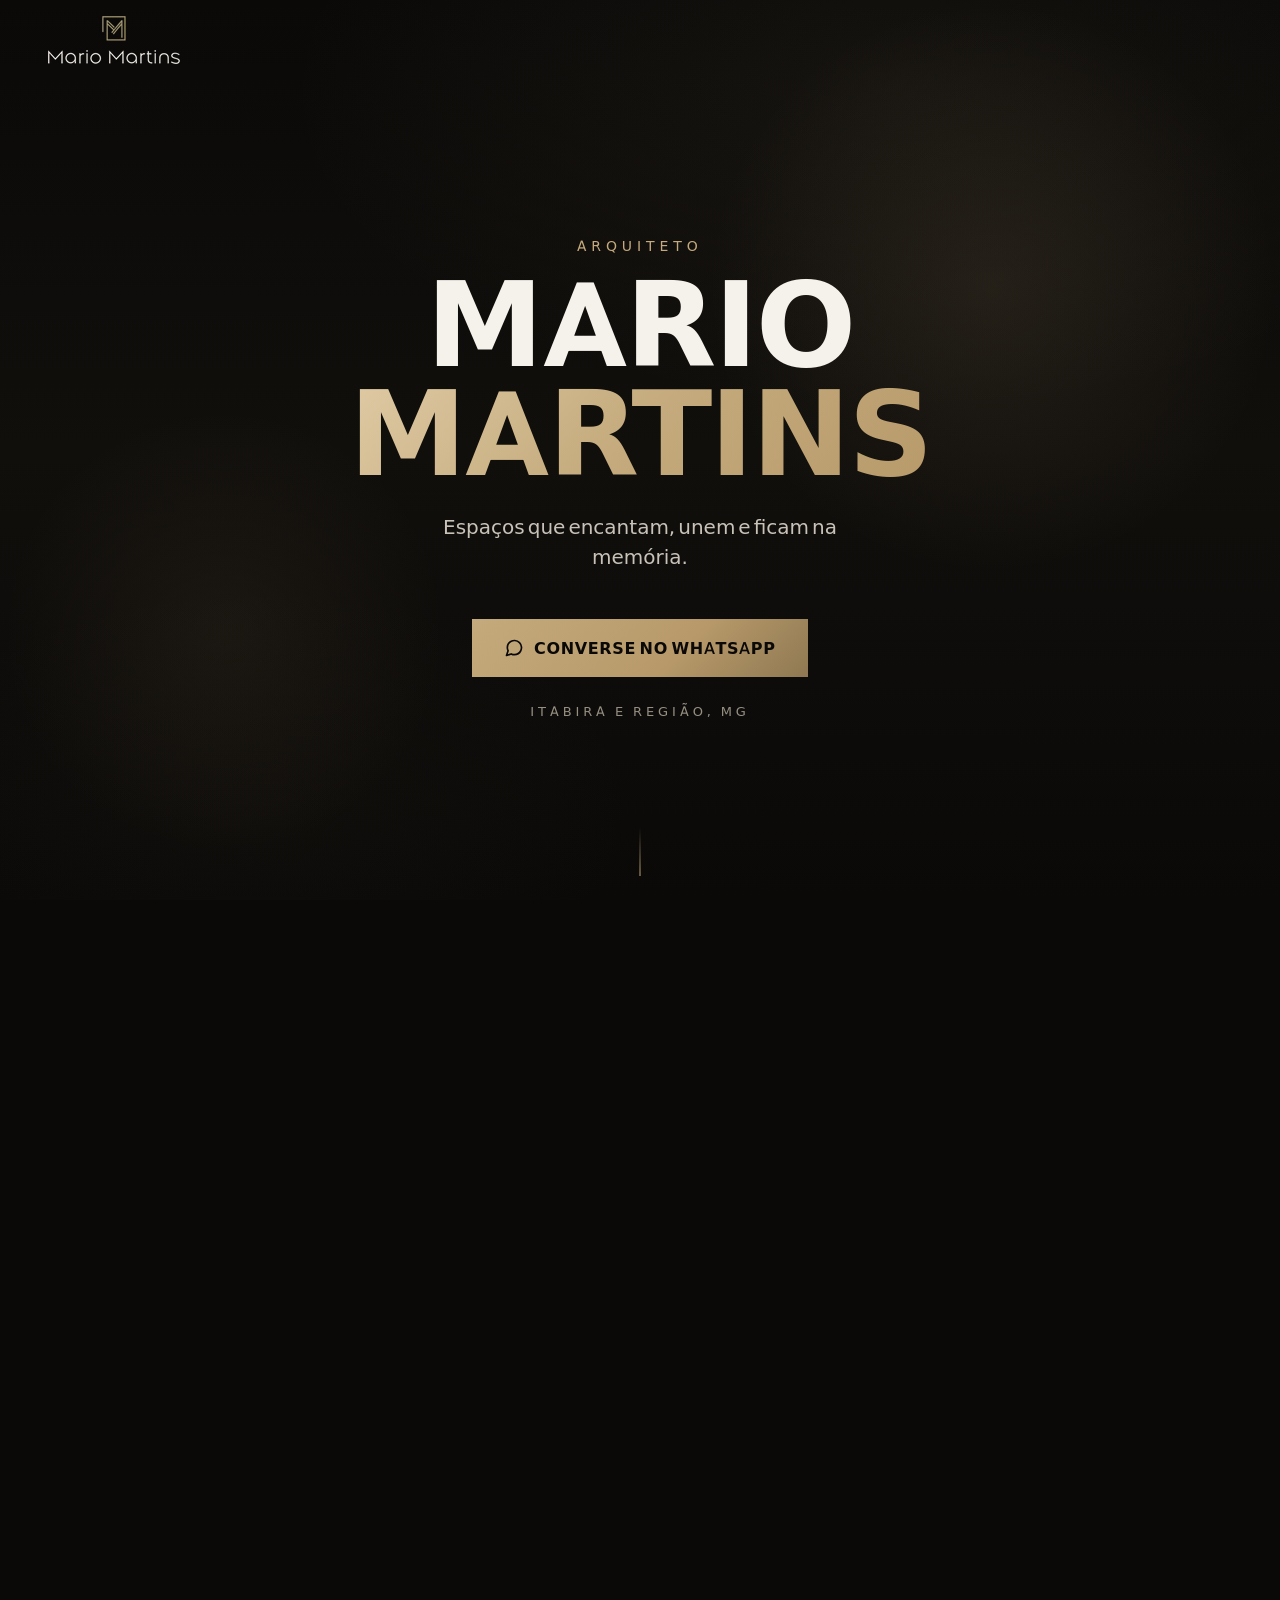
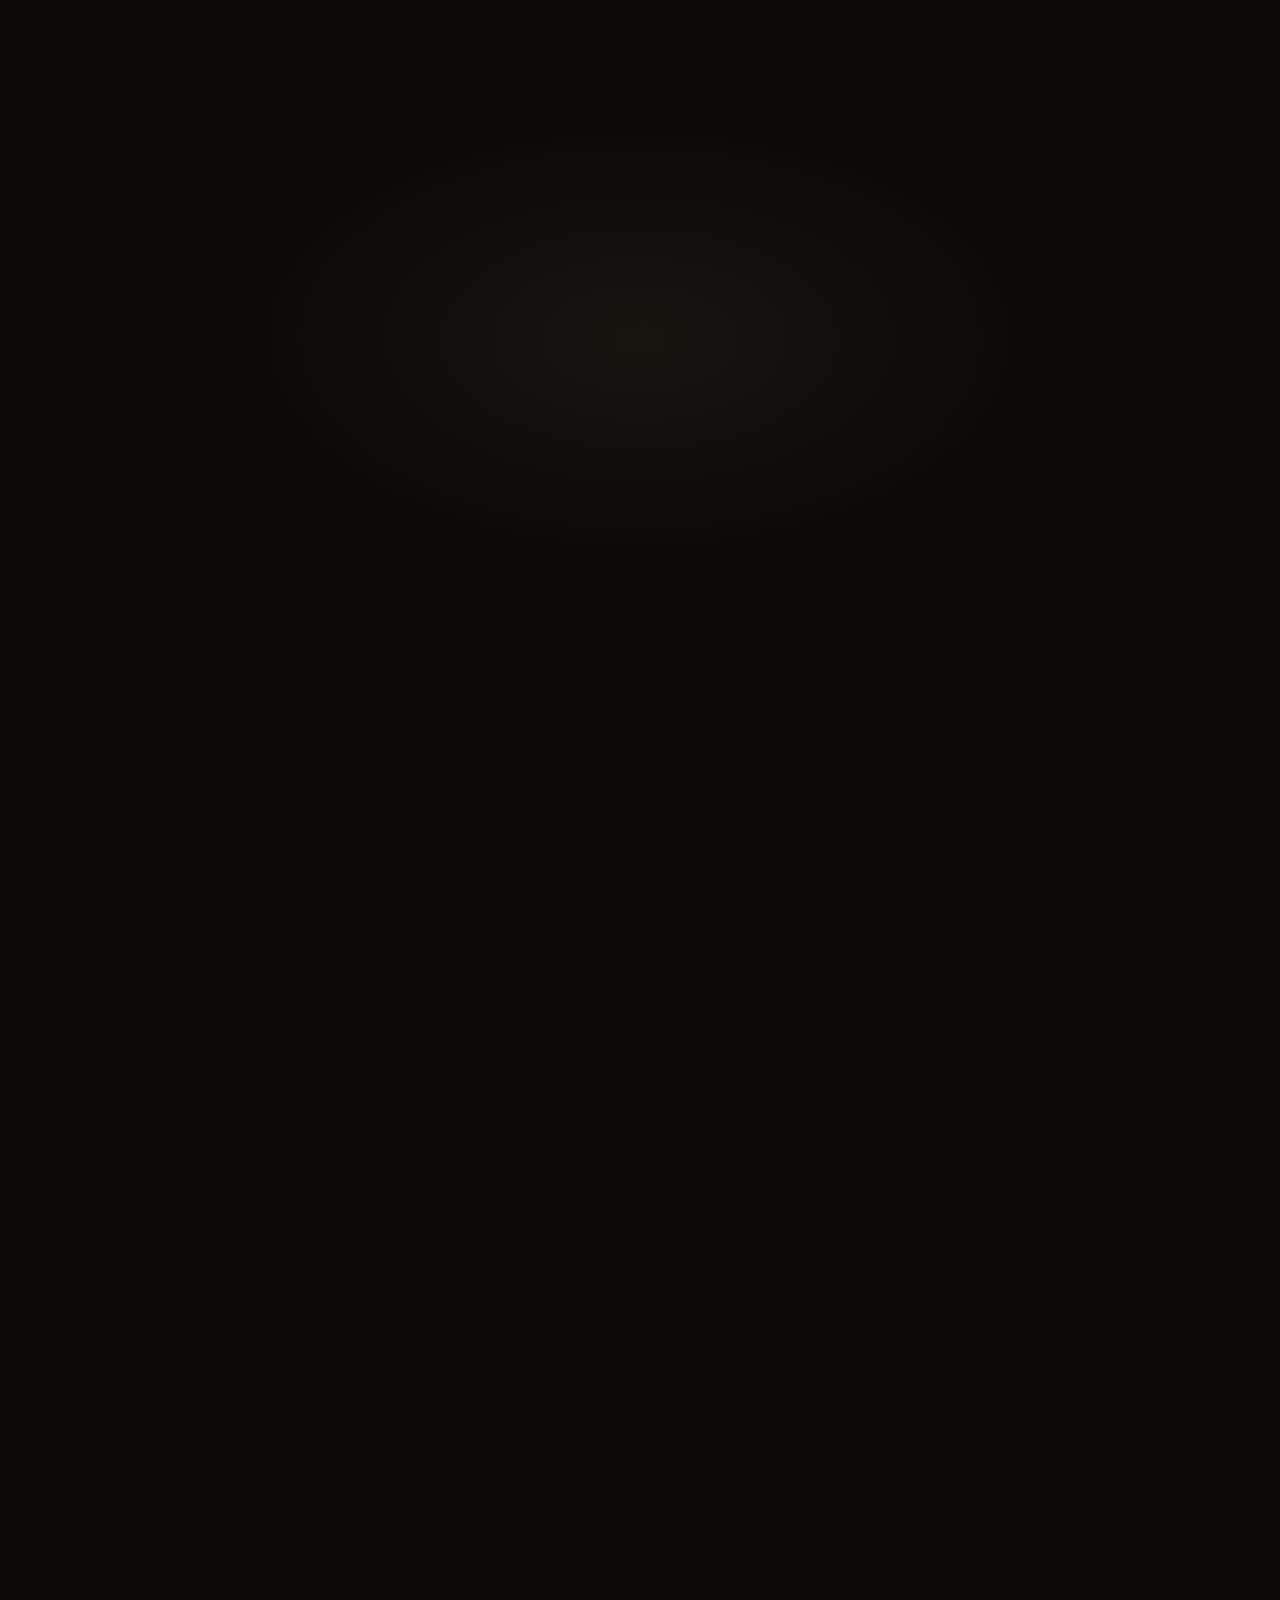
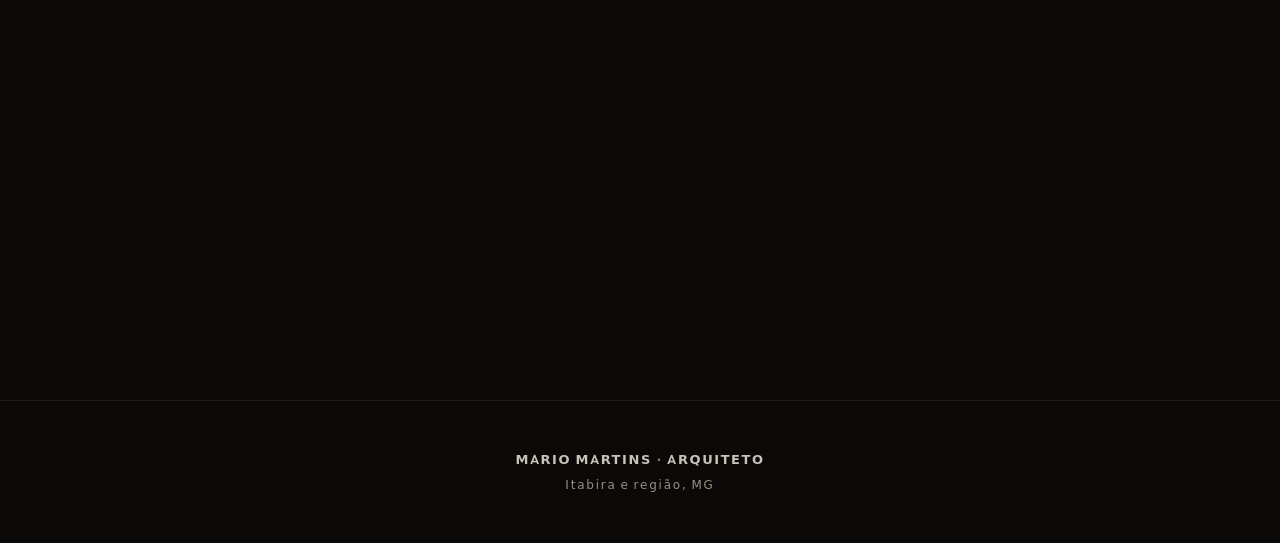
==== commit 5e746807: "feat(content): refinamento da secao Sobre, Atuacao e alinhamento de versao 1.6.0" ====
--- a/index.html
+++ b/index.html
@@ -36,7 +36,7 @@
 
   <!-- Stylesheets -->
   <link rel="stylesheet" href="assets/css/fonts.css">
-  <link rel="stylesheet" href="assets/css/style.css?v=1.5.0">
+  <link rel="stylesheet" href="assets/css/style.css?v=1.6.0">
 
   <!-- Structured Data -->
   <script type="application/ld+json">
@@ -228,6 +228,7 @@
         <div class="sobre__content" data-reveal="right">
           <p class="sobre__label">Sobre</p>
           <h2 class="sobre__lead">Arquiteto em Itabira e região, Minas Gerais.</h2>
+          <p class="sobre__support">Projetos pensados para transmitir personalidade, conforto e sofisticação desde o primeiro olhar.</p>
           <div class="sobre__fio" aria-hidden="true"></div>
         </div>
       </div>
@@ -240,7 +241,7 @@
           <p class="atuacao__label">Atuação</p>
           <h2 class="atuacao__title">Do conceito ao canteiro.</h2>
         </header>
-        <ul class="atuacao__list" role="list">
+        <ol class="atuacao__list">
           <li class="atuacao__item" data-reveal="up" data-reveal-delay="0.1">
             <span class="atuacao__num" aria-hidden="true">01</span>
             <div class="atuacao__content">
@@ -269,11 +270,11 @@
             <span class="atuacao__num" aria-hidden="true">04</span>
             <div class="atuacao__content">
               <h3 class="atuacao__name">Execução</h3>
-              <p class="atuacao__desc">O que sai do papel e ganha forma na obra.</p>
+              <p class="atuacao__desc">Acompanhamento técnico e gestão de cada etapa.</p>
             </div>
             <span class="atuacao__fio" aria-hidden="true"></span>
           </li>
-        </ul>
+        </ol>
       </div>
     </section>
 
@@ -577,7 +578,7 @@
   <script src="assets/js/vendor/gsap.min.js"></script>
   <script src="assets/js/vendor/ScrollTrigger.min.js"></script>
   <script src="assets/js/vendor/lenis.min.js"></script>
-  <script src="assets/js/main.js?v=1.5.0"></script>
+  <script src="assets/js/main.js?v=1.6.0"></script>
 
 </body>
 </html>
--- a/assets/css/style.css
+++ b/assets/css/style.css
@@ -573,7 +573,16 @@
   font-weight: 700;
   line-height: 1.2;
   color: var(--text-primary);
+  margin-bottom: var(--space-sm);
+}
+
+.sobre__support {
+  font-family: var(--ff-body);
+  font-size: clamp(0.938rem, 0.4vw + 0.8rem, 1.063rem);
+  color: var(--text-secondary);
+  line-height: 1.6;
   margin-bottom: var(--space-md);
+  max-width: 520px;
 }
 
 /* Fio de luz horizontal */
@@ -608,7 +617,7 @@
 }
 
 .atuacao__inner {
-  max-width: 960px;
+  max-width: 760px;
   margin: 0 auto;
 }
 
@@ -643,10 +652,10 @@
 
 .atuacao__item {
   display: grid;
-  grid-template-columns: 2.5rem 1fr;
+  grid-template-columns: clamp(2.5rem, 4vw, 3.25rem) 1fr;
   align-items: baseline;
   gap: var(--space-sm);
-  padding: var(--space-md) 0;
+  padding: clamp(var(--space-md), 3vw, var(--space-lg)) 0;
   position: relative;
 }
 
@@ -703,25 +712,6 @@
   );
 }
 
-@media (min-width: 640px) {
-  .atuacao__item {
-    grid-template-columns: 3rem 1fr;
-    padding: var(--space-lg) 0;
-  }
-
-  .atuacao__content {
-    flex-direction: row;
-    align-items: baseline;
-    justify-content: space-between;
-    gap: var(--space-md);
-  }
-
-  .atuacao__desc {
-    text-align: right;
-    flex-shrink: 0;
-  }
-}
-
 /* ===================================================================
    PROJETOS (PORTFÓLIO AUTORAL)
    Uniformidade métrica rigorosa: proporção 1:1, mesmo tamanho,
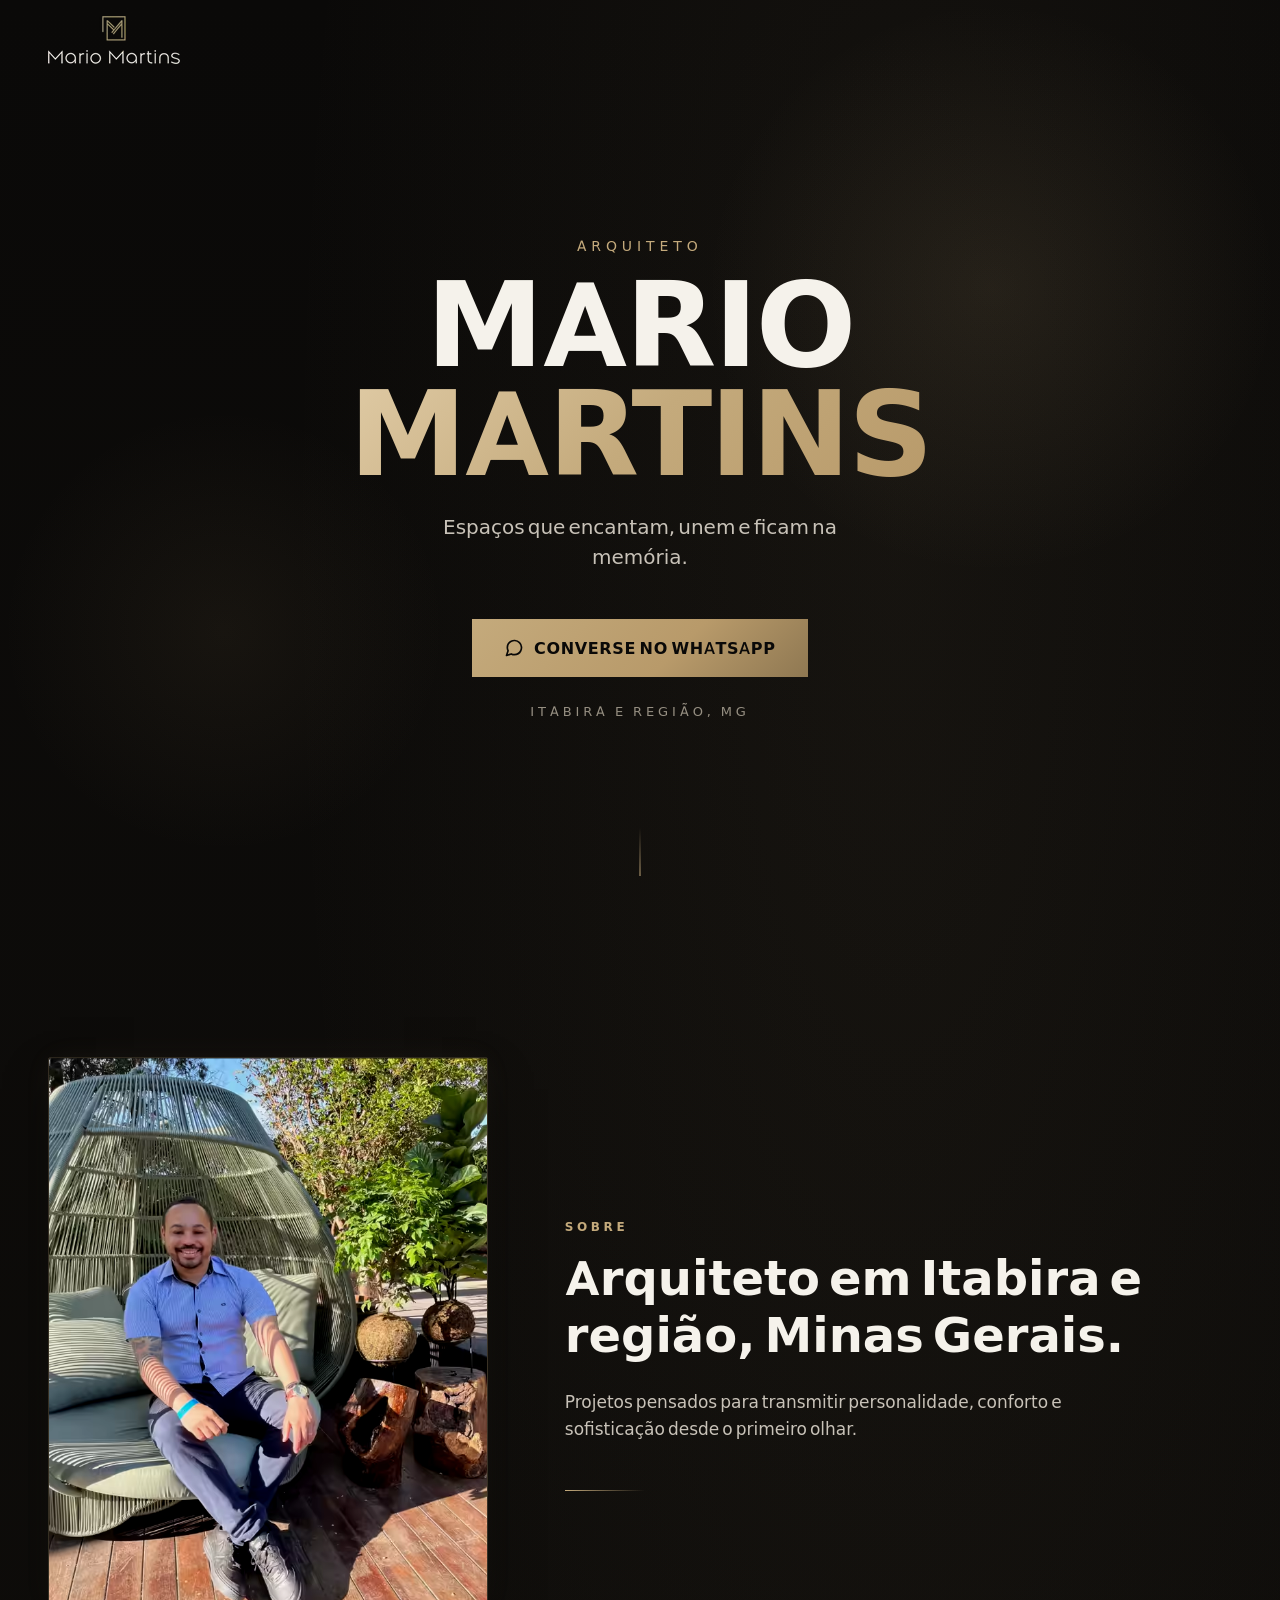
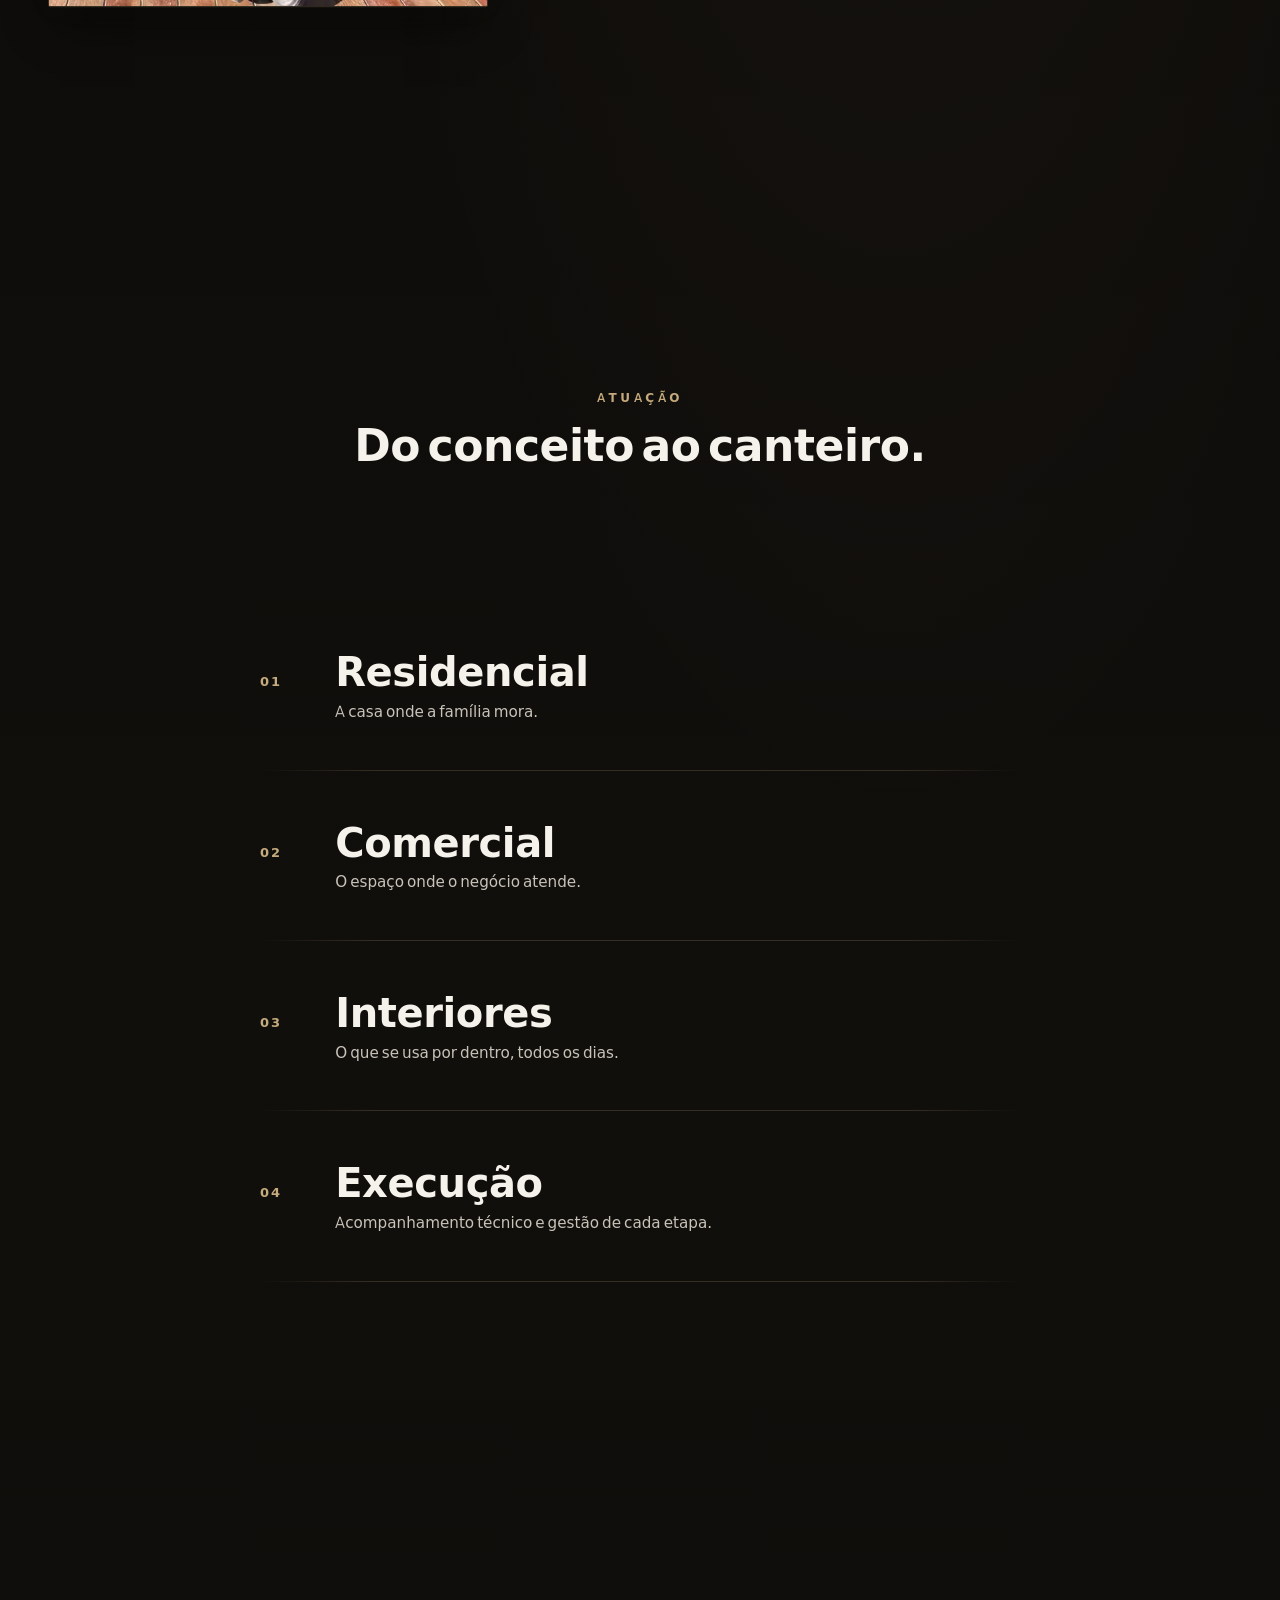
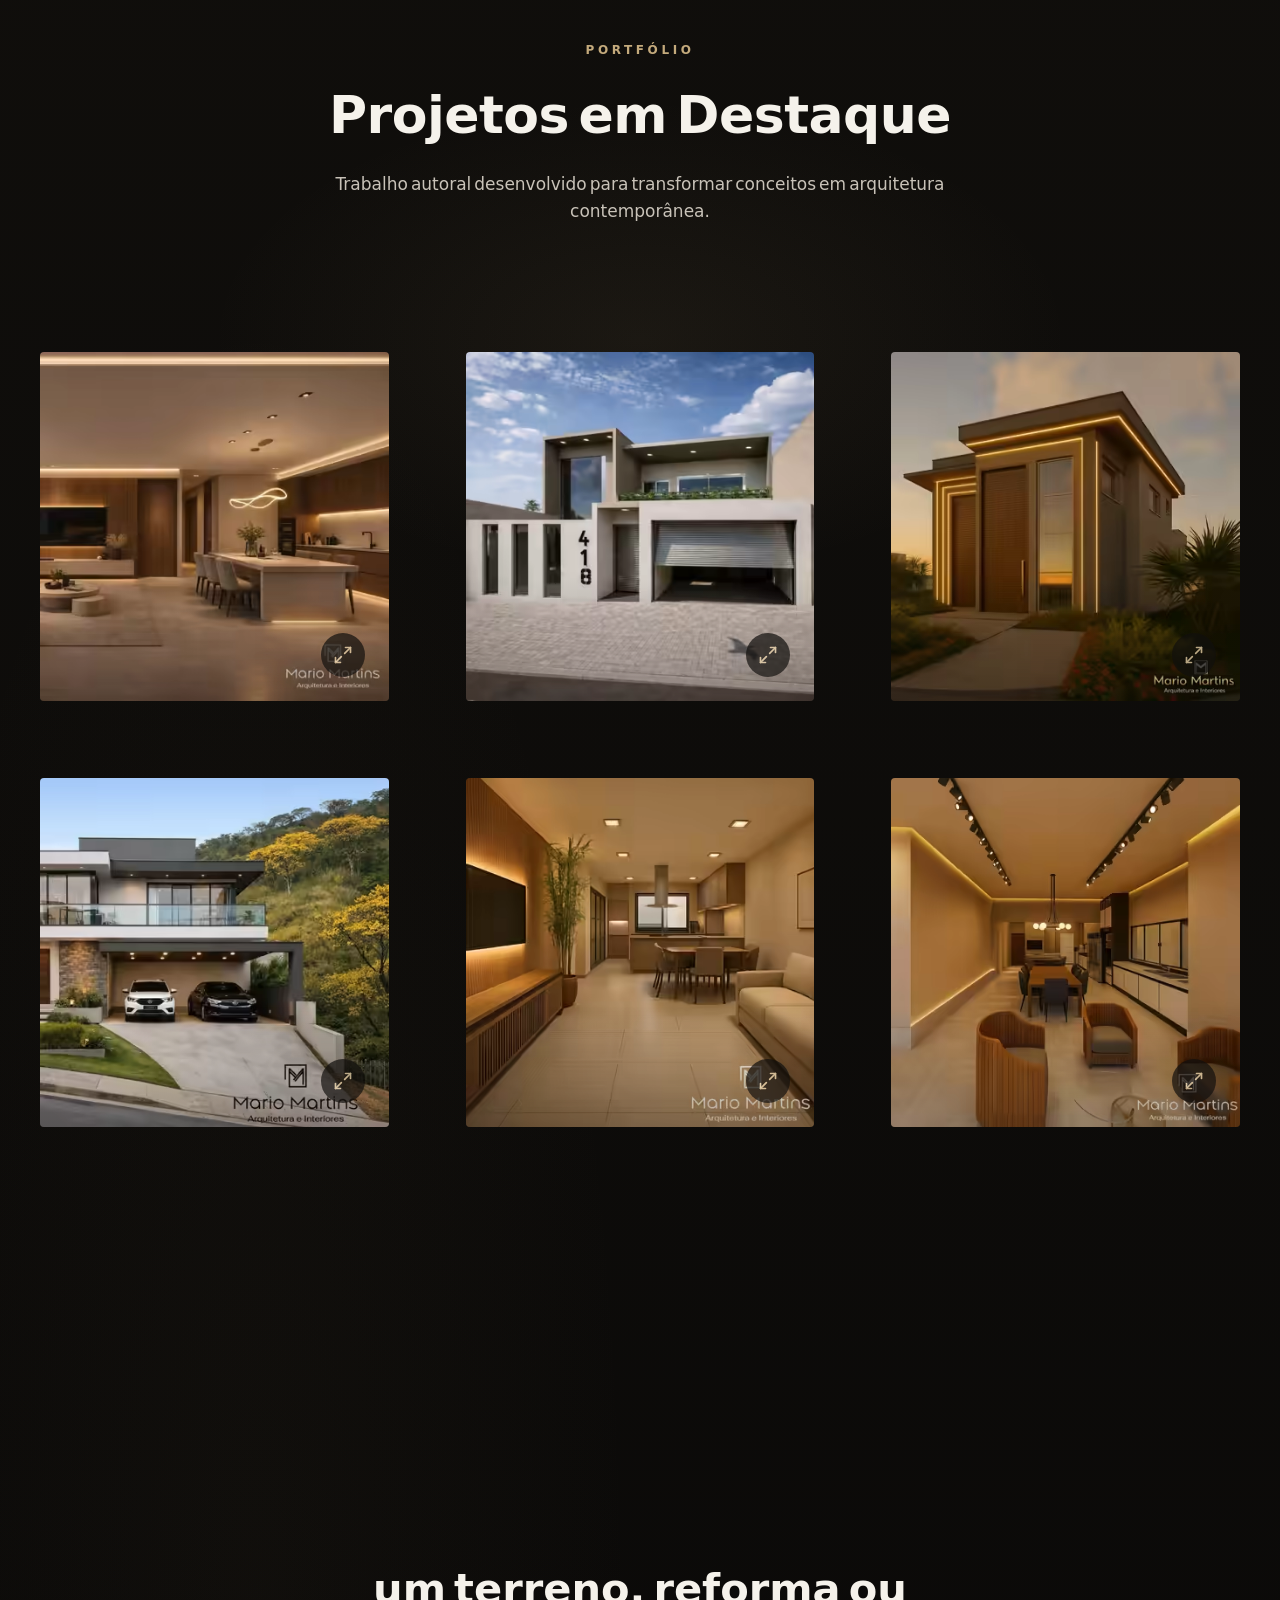
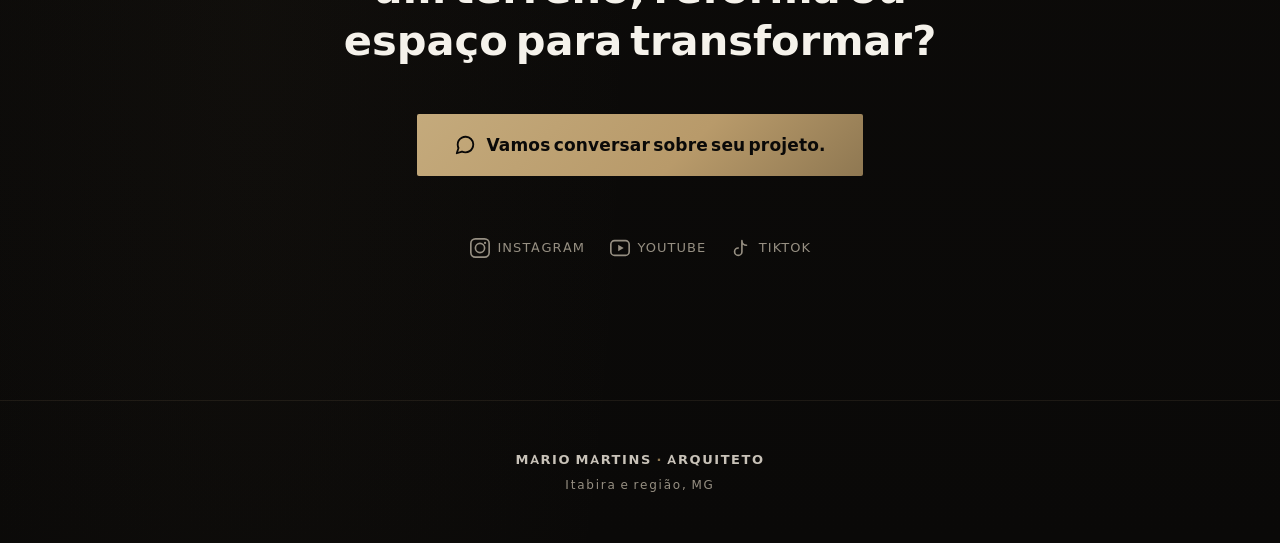
==== commit a93d1ff8: "perf(core): otimizacao critica de peso, pintura e responsividade (ajuste 8)" ====
--- a/index.html
+++ b/index.html
@@ -1,10 +1,12 @@
 <!DOCTYPE html>
 <html lang="pt-BR">
+
 <head>
   <meta charset="UTF-8">
-  <meta name="viewport" content="width=device-width, initial-scale=1.0">
+  <meta name="viewport" content="width=device-width, initial-scale=1.0, viewport-fit=cover">
   <title>Mario Martins | Arquiteto em Itabira e Região</title>
-  <meta name="description" content="Mario Martins, Arquiteto. Residencial, Comercial, Interiores e Execução em Itabira e região, MG. Espaços que encantam, unem e ficam na memória.">
+  <meta name="description"
+    content="Mario Martins, Arquiteto. Residencial, Comercial, Interiores e Execução em Itabira e região, MG. Espaços que encantam, unem e ficam na memória.">
   <meta name="theme-color" content="#0a0908">
   <link rel="canonical" href="https://arquitetomariomartins.pages.dev/">
 
@@ -12,31 +14,35 @@
   <meta property="og:type" content="website">
   <meta property="og:url" content="https://arquitetomariomartins.pages.dev/">
   <meta property="og:title" content="Mario Martins | Arquiteto em Itabira e Região">
-  <meta property="og:description" content="Residencial, Comercial, Interiores e Execução. Espaços que encantam, unem e ficam na memória.">
+  <meta property="og:description"
+    content="Residencial, Comercial, Interiores e Execução. Espaços que encantam, unem e ficam na memória.">
   <meta property="og:image" content="https://arquitetomariomartins.pages.dev/assets/img/og-image.png">
   <meta property="og:image:width" content="1200">
   <meta property="og:image:height" content="630">
-  <meta property="og:image:alt" content="Mario Martins, Arquiteto. Residencial, Comercial, Interiores e Execução em Itabira e região.">
+  <meta property="og:image:alt"
+    content="Mario Martins, Arquiteto. Residencial, Comercial, Interiores e Execução em Itabira e região.">
   <meta property="og:locale" content="pt_BR">
   <meta property="og:site_name" content="Mario Martins Arquiteto">
 
   <!-- Twitter Card -->
   <meta name="twitter:card" content="summary_large_image">
   <meta name="twitter:title" content="Mario Martins | Arquiteto em Itabira e Região">
-  <meta name="twitter:description" content="Residencial, Comercial, Interiores e Execução. Espaços que encantam, unem e ficam na memória.">
+  <meta name="twitter:description"
+    content="Residencial, Comercial, Interiores e Execução. Espaços que encantam, unem e ficam na memória.">
   <meta name="twitter:image" content="https://arquitetomariomartins.pages.dev/assets/img/og-image.png">
-  <meta name="twitter:image:alt" content="Mario Martins, Arquiteto. Residencial, Comercial, Interiores e Execução em Itabira e região.">
+  <meta name="twitter:image:alt"
+    content="Mario Martins, Arquiteto. Residencial, Comercial, Interiores e Execução em Itabira e região.">
 
   <!-- Favicon -->
   <link rel="icon" type="image/svg+xml" href="assets/img/favicon.svg">
 
   <!-- Fonts preload -->
-  <link rel="preload" href="assets/fonts/outfit-700.woff2" as="font" type="font/woff2" crossorigin>
+  <link rel="preload" href="assets/fonts/outfit-400.woff2" as="font" type="font/woff2" crossorigin>
   <link rel="preload" href="assets/fonts/plus-jakarta-sans-400.woff2" as="font" type="font/woff2" crossorigin>
 
   <!-- Stylesheets -->
-  <link rel="stylesheet" href="assets/css/fonts.css">
-  <link rel="stylesheet" href="assets/css/style.css?v=1.6.0">
+  <link rel="stylesheet" href="assets/css/fonts.css?v=1.7.0">
+  <link rel="stylesheet" href="assets/css/style.css?v=1.7.0">
 
   <!-- Structured Data -->
   <script type="application/ld+json">
@@ -121,31 +127,19 @@
   }
   </script>
 </head>
+
 <body>
 
   <!-- HEADER / NAV -->
   <header class="site-header" id="site-header">
     <nav class="nav" aria-label="Principal">
       <a href="#hero" class="nav__brand" aria-label="Mario Martins, arquiteto">
-        <img
-          src="assets/img/logo.webp"
-          srcset="assets/img/logo.webp 1x, assets/img/logo@2x.webp 2x"
-          width="132"
-          height="48"
-          alt="Mario Martins Arquiteto"
-          class="nav__logo"
-          decoding="async"
-        >
+        <img src="assets/img/logo.webp" srcset="assets/img/logo.webp 1x, assets/img/logo@2x.webp 2x" width="132"
+          height="48" alt="Mario Martins Arquiteto" class="nav__logo" decoding="async">
       </a>
 
-      <button
-        class="nav__toggle"
-        id="nav-toggle"
-        type="button"
-        aria-label="Abrir menu"
-        aria-expanded="false"
-        aria-controls="nav-menu"
-      >
+      <button class="nav__toggle" id="nav-toggle" type="button" aria-label="Abrir menu" aria-expanded="false"
+        aria-controls="nav-menu">
         <span class="nav__toggle-bar"></span>
         <span class="nav__toggle-bar"></span>
       </button>
@@ -157,15 +151,12 @@
           <li><a href="#projetos" class="nav__link">Projetos</a></li>
           <li><a href="#contato" class="nav__link">Contato</a></li>
         </ul>
-        <a
-          href="https://wa.me/5531993939330"
-          class="btn btn--cta btn--nav"
-          target="_blank"
-          rel="noopener noreferrer"
-          aria-label="Fale comigo no WhatsApp"
-        >
-          <svg class="btn__icon" viewBox="0 0 24 24" width="18" height="18" fill="none" stroke="currentColor" stroke-width="2" stroke-linecap="round" stroke-linejoin="round" aria-hidden="true">
-            <path d="M21 11.5a8.38 8.38 0 0 1-.9 3.8 8.5 8.5 0 0 1-7.6 4.7 8.38 8.38 0 0 1-3.8-.9L3 21l1.9-5.7a8.38 8.38 0 0 1-.9-3.8 8.5 8.5 0 0 1 4.7-7.6 8.38 8.38 0 0 1 3.8-.9h.5a8.48 8.48 0 0 1 8 8v.5z"/>
+        <a href="https://wa.me/5531993939330" class="btn btn--cta btn--nav" target="_blank" rel="noopener noreferrer"
+          aria-label="Fale comigo no WhatsApp">
+          <svg class="btn__icon" viewBox="0 0 24 24" width="18" height="18" fill="none" stroke="currentColor"
+            stroke-width="2" stroke-linecap="round" stroke-linejoin="round" aria-hidden="true">
+            <path
+              d="M21 11.5a8.38 8.38 0 0 1-.9 3.8 8.5 8.5 0 0 1-7.6 4.7 8.38 8.38 0 0 1-3.8-.9L3 21l1.9-5.7a8.38 8.38 0 0 1-.9-3.8 8.5 8.5 0 0 1 4.7-7.6 8.38 8.38 0 0 1 3.8-.9h.5a8.48 8.48 0 0 1 8 8v.5z" />
           </svg>
           Fale comigo
         </a>
@@ -189,16 +180,13 @@
         </h1>
         <p class="hero__tagline">Espaços que encantam, unem e ficam na memória.</p>
         <div class="hero__cta-wrap">
-          <a
-            href="https://wa.me/5531993939330"
-            class="btn btn--cta btn--hero"
-            target="_blank"
-            rel="noopener noreferrer"
-            id="hero-cta"
-          >
+          <a href="https://wa.me/5531993939330" class="btn btn--cta btn--hero" target="_blank" rel="noopener noreferrer"
+            id="hero-cta">
             <span class="btn__sweep" aria-hidden="true"></span>
-            <svg class="btn__icon" viewBox="0 0 24 24" width="20" height="20" fill="none" stroke="currentColor" stroke-width="2" stroke-linecap="round" stroke-linejoin="round" aria-hidden="true">
-              <path d="M21 11.5a8.38 8.38 0 0 1-.9 3.8 8.5 8.5 0 0 1-7.6 4.7 8.38 8.38 0 0 1-3.8-.9L3 21l1.9-5.7a8.38 8.38 0 0 1-.9-3.8 8.5 8.5 0 0 1 4.7-7.6 8.38 8.38 0 0 1 3.8-.9h.5a8.48 8.48 0 0 1 8 8v.5z"/>
+            <svg class="btn__icon" viewBox="0 0 24 24" width="20" height="20" fill="none" stroke="currentColor"
+              stroke-width="2" stroke-linecap="round" stroke-linejoin="round" aria-hidden="true">
+              <path
+                d="M21 11.5a8.38 8.38 0 0 1-.9 3.8 8.5 8.5 0 0 1-7.6 4.7 8.38 8.38 0 0 1-3.8-.9L3 21l1.9-5.7a8.38 8.38 0 0 1-.9-3.8 8.5 8.5 0 0 1 4.7-7.6 8.38 8.38 0 0 1 3.8-.9h.5a8.48 8.48 0 0 1 8 8v.5z" />
             </svg>
             <span>Converse no WhatsApp</span>
           </a>
@@ -214,21 +202,23 @@
     <section class="sobre" id="sobre">
       <div class="sobre__inner">
         <div class="sobre__media" data-reveal="left">
-          <img
-            src="assets/img/mario-martins.webp"
-            alt="Mario Martins, arquiteto em Itabira e região, Minas Gerais"
-            width="1080"
-            height="1350"
-            loading="lazy"
-            decoding="async"
-            class="sobre__img"
-          >
+          <picture class="sobre__picture">
+            <source type="image/avif"
+              srcset="assets/img/mario-martins-400.avif 400w, assets/img/mario-martins-640.avif 640w, assets/img/mario-martins-860.avif 860w, assets/img/mario-martins.avif 1080w"
+              sizes="(max-width: 480px) 340px, (max-width: 768px) 440px, 440px">
+            <source type="image/webp"
+              srcset="assets/img/mario-martins-400.webp 400w, assets/img/mario-martins-640.webp 640w, assets/img/mario-martins-860.webp 860w, assets/img/mario-martins.webp 1080w"
+              sizes="(max-width: 480px) 340px, (max-width: 768px) 440px, 440px">
+            <img src="assets/img/mario-martins.webp" alt="Mario Martins, arquiteto em Itabira e região, Minas Gerais"
+              width="1080" height="1350" loading="lazy" decoding="async" class="sobre__img">
+          </picture>
           <div class="sobre__img-glow" aria-hidden="true"></div>
         </div>
         <div class="sobre__content" data-reveal="right">
           <p class="sobre__label">Sobre</p>
           <h2 class="sobre__lead">Arquiteto em Itabira e região, Minas Gerais.</h2>
-          <p class="sobre__support">Projetos pensados para transmitir personalidade, conforto e sofisticação desde o primeiro olhar.</p>
+          <p class="sobre__support">Projetos pensados para transmitir personalidade, conforto e sofisticação desde o
+            primeiro olhar.</p>
           <div class="sobre__fio" aria-hidden="true"></div>
         </div>
       </div>
@@ -287,36 +277,35 @@
         <header class="projetos__header" data-reveal="up">
           <p class="projetos__label">Portfólio</p>
           <h2 class="projetos__title">Projetos em Destaque</h2>
-          <p class="projetos__lead">Trabalho autoral desenvolvido para transformar conceitos em arquitetura contemporânea.</p>
+          <p class="projetos__lead">Trabalho autoral desenvolvido para transformar conceitos em arquitetura
+            contemporânea.</p>
         </header>
 
         <div class="projetos__grid" id="projetos-grid">
           <article class="projeto-card" data-reveal="up" data-reveal-delay="0.05">
-            <button
-              type="button"
-              class="projeto-card__trigger"
-              data-src="assets/img/projetos/projeto-01.webp"
+            <button type="button" class="projeto-card__trigger" data-src="assets/img/projetos/projeto-01.webp"
               data-alt="Conceito de interiores integrados com estar, painel de madeira iluminado em LED, ilha gourmet e luminária pendente orgânica."
-              aria-label="Ampliar projeto autoral de interiores integrados"
-            >
+              aria-label="Ampliar projeto autoral de interiores integrados">
               <div class="projeto-card__media">
-                <img
-                  src="assets/img/projetos/projeto-01.webp"
-                  srcset="assets/img/projetos/projeto-01-400.webp 400w, assets/img/projetos/projeto-01-640.webp 640w, assets/img/projetos/projeto-01.webp 959w"
-                  sizes="(max-width: 639px) 92vw, (max-width: 1023px) 46vw, 380px"
-                  width="959"
-                  height="959"
-                  alt="Conceito de interiores integrados com estar, painel de madeira iluminado em LED, ilha gourmet e luminária pendente orgânica."
-                  decoding="async"
-                  class="projeto-card__img"
-                >
+                <picture>
+                  <source type="image/avif"
+                    srcset="assets/img/projetos/projeto-01-400.avif 400w, assets/img/projetos/projeto-01-640.avif 640w, assets/img/projetos/projeto-01.avif 959w"
+                    sizes="(max-width: 480px) 340px, (max-width: 639px) 420px, (max-width: 1023px) 45vw, 380px">
+                  <source type="image/webp"
+                    srcset="assets/img/projetos/projeto-01-400.webp 400w, assets/img/projetos/projeto-01-640.webp 640w, assets/img/projetos/projeto-01.webp 959w"
+                    sizes="(max-width: 480px) 340px, (max-width: 639px) 420px, (max-width: 1023px) 45vw, 380px">
+                  <img src="assets/img/projetos/projeto-01.webp" width="959" height="959"
+                    loading="lazy" decoding="async" class="projeto-card__img"
+                    alt="Conceito de interiores integrados com estar, painel de madeira iluminado em LED, ilha gourmet e luminária pendente orgânica.">
+                </picture>
                 <div class="projeto-card__overlay" aria-hidden="true">
                   <span class="projeto-card__btn-expand">
-                    <svg viewBox="0 0 24 24" width="20" height="20" fill="none" stroke="currentColor" stroke-width="2" stroke-linecap="round" stroke-linejoin="round">
-                      <polyline points="15 3 21 3 21 9"/>
-                      <polyline points="9 21 3 21 3 15"/>
-                      <line x1="21" y1="3" x2="14" y2="10"/>
-                      <line x1="3" y1="21" x2="10" y2="14"/>
+                    <svg viewBox="0 0 24 24" width="20" height="20" fill="none" stroke="currentColor" stroke-width="2"
+                      stroke-linecap="round" stroke-linejoin="round">
+                      <polyline points="15 3 21 3 21 9" />
+                      <polyline points="9 21 3 21 3 15" />
+                      <line x1="21" y1="3" x2="14" y2="10" />
+                      <line x1="3" y1="21" x2="10" y2="14" />
                     </svg>
                   </span>
                 </div>
@@ -325,31 +314,29 @@
           </article>
 
           <article class="projeto-card" data-reveal="up" data-reveal-delay="0.15">
-            <button
-              type="button"
-              class="projeto-card__trigger"
-              data-src="assets/img/projetos/projeto-02.webp"
+            <button type="button" class="projeto-card__trigger" data-src="assets/img/projetos/projeto-02.webp"
               data-alt="Volumetria contemporânea de fachada residencial com marquise em balanço, esquadrias verticais e garagem integrada."
-              aria-label="Ampliar projeto autoral de fachada contemporânea"
-            >
+              aria-label="Ampliar projeto autoral de fachada contemporânea">
               <div class="projeto-card__media">
-                <img
-                  src="assets/img/projetos/projeto-02.webp"
-                  srcset="assets/img/projetos/projeto-02-400.webp 400w, assets/img/projetos/projeto-02-640.webp 640w, assets/img/projetos/projeto-02.webp 959w"
-                  sizes="(max-width: 639px) 92vw, (max-width: 1023px) 46vw, 380px"
-                  width="959"
-                  height="959"
-                  alt="Volumetria contemporânea de fachada residencial com marquise em balanço, esquadrias verticais e garagem integrada."
-                  decoding="async"
-                  class="projeto-card__img"
-                >
+                <picture>
+                  <source type="image/avif"
+                    srcset="assets/img/projetos/projeto-02-400.avif 400w, assets/img/projetos/projeto-02-640.avif 640w, assets/img/projetos/projeto-02.avif 959w"
+                    sizes="(max-width: 480px) 340px, (max-width: 639px) 420px, (max-width: 1023px) 45vw, 380px">
+                  <source type="image/webp"
+                    srcset="assets/img/projetos/projeto-02-400.webp 400w, assets/img/projetos/projeto-02-640.webp 640w, assets/img/projetos/projeto-02.webp 959w"
+                    sizes="(max-width: 480px) 340px, (max-width: 639px) 420px, (max-width: 1023px) 45vw, 380px">
+                  <img src="assets/img/projetos/projeto-02.webp" width="959" height="959"
+                    loading="lazy" decoding="async" class="projeto-card__img"
+                    alt="Volumetria contemporânea de fachada residencial com marquise em balanço, esquadrias verticais e garagem integrada.">
+                </picture>
                 <div class="projeto-card__overlay" aria-hidden="true">
                   <span class="projeto-card__btn-expand">
-                    <svg viewBox="0 0 24 24" width="20" height="20" fill="none" stroke="currentColor" stroke-width="2" stroke-linecap="round" stroke-linejoin="round">
-                      <polyline points="15 3 21 3 21 9"/>
-                      <polyline points="9 21 3 21 3 15"/>
-                      <line x1="21" y1="3" x2="14" y2="10"/>
-                      <line x1="3" y1="21" x2="10" y2="14"/>
+                    <svg viewBox="0 0 24 24" width="20" height="20" fill="none" stroke="currentColor" stroke-width="2"
+                      stroke-linecap="round" stroke-linejoin="round">
+                      <polyline points="15 3 21 3 21 9" />
+                      <polyline points="9 21 3 21 3 15" />
+                      <line x1="21" y1="3" x2="14" y2="10" />
+                      <line x1="3" y1="21" x2="10" y2="14" />
                     </svg>
                   </span>
                 </div>
@@ -358,31 +345,29 @@
           </article>
 
           <article class="projeto-card" data-reveal="up" data-reveal-delay="0.25">
-            <button
-              type="button"
-              class="projeto-card__trigger"
-              data-src="assets/img/projetos/projeto-03.webp"
+            <button type="button" class="projeto-card__trigger" data-src="assets/img/projetos/projeto-03.webp"
               data-alt="Fachada contemporânea ao entardecer com iluminação perimetral linear em LED e paisagismo integrado."
-              aria-label="Ampliar projeto autoral com iluminação perimetral em LED"
-            >
+              aria-label="Ampliar projeto autoral com iluminação perimetral em LED">
               <div class="projeto-card__media">
-                <img
-                  src="assets/img/projetos/projeto-03.webp"
-                  srcset="assets/img/projetos/projeto-03-400.webp 400w, assets/img/projetos/projeto-03-640.webp 640w, assets/img/projetos/projeto-03.webp 959w"
-                  sizes="(max-width: 639px) 92vw, (max-width: 1023px) 46vw, 380px"
-                  width="959"
-                  height="959"
-                  alt="Fachada contemporânea ao entardecer com iluminação perimetral linear em LED e paisagismo integrado."
-                  decoding="async"
-                  class="projeto-card__img"
-                >
+                <picture>
+                  <source type="image/avif"
+                    srcset="assets/img/projetos/projeto-03-400.avif 400w, assets/img/projetos/projeto-03-640.avif 640w, assets/img/projetos/projeto-03.avif 959w"
+                    sizes="(max-width: 480px) 340px, (max-width: 639px) 420px, (max-width: 1023px) 45vw, 380px">
+                  <source type="image/webp"
+                    srcset="assets/img/projetos/projeto-03-400.webp 400w, assets/img/projetos/projeto-03-640.webp 640w, assets/img/projetos/projeto-03.webp 959w"
+                    sizes="(max-width: 480px) 340px, (max-width: 639px) 420px, (max-width: 1023px) 45vw, 380px">
+                  <img src="assets/img/projetos/projeto-03.webp" width="959" height="959"
+                    loading="lazy" decoding="async" class="projeto-card__img"
+                    alt="Fachada contemporânea ao entardecer com iluminação perimetral linear em LED e paisagismo integrado.">
+                </picture>
                 <div class="projeto-card__overlay" aria-hidden="true">
                   <span class="projeto-card__btn-expand">
-                    <svg viewBox="0 0 24 24" width="20" height="20" fill="none" stroke="currentColor" stroke-width="2" stroke-linecap="round" stroke-linejoin="round">
-                      <polyline points="15 3 21 3 21 9"/>
-                      <polyline points="9 21 3 21 3 15"/>
-                      <line x1="21" y1="3" x2="14" y2="10"/>
-                      <line x1="3" y1="21" x2="10" y2="14"/>
+                    <svg viewBox="0 0 24 24" width="20" height="20" fill="none" stroke="currentColor" stroke-width="2"
+                      stroke-linecap="round" stroke-linejoin="round">
+                      <polyline points="15 3 21 3 21 9" />
+                      <polyline points="9 21 3 21 3 15" />
+                      <line x1="21" y1="3" x2="14" y2="10" />
+                      <line x1="3" y1="21" x2="10" y2="14" />
                     </svg>
                   </span>
                 </div>
@@ -391,32 +376,29 @@
           </article>
 
           <article class="projeto-card" data-reveal="up" data-reveal-delay="0.1">
-            <button
-              type="button"
-              class="projeto-card__trigger"
-              data-src="assets/img/projetos/projeto-04.webp"
+            <button type="button" class="projeto-card__trigger" data-src="assets/img/projetos/projeto-04.webp"
               data-alt="Residência de dois pavimentos em terreno em aclive com varanda panorâmica envidraçada, acabamento em pedra e madeira, e garagem dupla."
-              aria-label="Ampliar projeto autoral residencial em aclive"
-            >
+              aria-label="Ampliar projeto autoral residencial em aclive">
               <div class="projeto-card__media">
-                <img
-                  src="assets/img/projetos/projeto-04.webp"
-                  srcset="assets/img/projetos/projeto-04-400.webp 400w, assets/img/projetos/projeto-04-640.webp 640w, assets/img/projetos/projeto-04.webp 959w"
-                  sizes="(max-width: 639px) 92vw, (max-width: 1023px) 46vw, 380px"
-                  width="959"
-                  height="959"
-                  loading="lazy"
-                  alt="Residência de dois pavimentos em terreno em aclive com varanda panorâmica envidraçada, acabamento em pedra e madeira, e garagem dupla."
-                  decoding="async"
-                  class="projeto-card__img"
-                >
+                <picture>
+                  <source type="image/avif"
+                    srcset="assets/img/projetos/projeto-04-400.avif 400w, assets/img/projetos/projeto-04-640.avif 640w, assets/img/projetos/projeto-04.avif 959w"
+                    sizes="(max-width: 480px) 340px, (max-width: 639px) 420px, (max-width: 1023px) 45vw, 380px">
+                  <source type="image/webp"
+                    srcset="assets/img/projetos/projeto-04-400.webp 400w, assets/img/projetos/projeto-04-640.webp 640w, assets/img/projetos/projeto-04.webp 959w"
+                    sizes="(max-width: 480px) 340px, (max-width: 639px) 420px, (max-width: 1023px) 45vw, 380px">
+                  <img src="assets/img/projetos/projeto-04.webp" width="959" height="959"
+                    loading="lazy" decoding="async" class="projeto-card__img"
+                    alt="Residência de dois pavimentos em terreno em aclive com varanda panorâmica envidraçada, acabamento em pedra e madeira, e garagem dupla.">
+                </picture>
                 <div class="projeto-card__overlay" aria-hidden="true">
                   <span class="projeto-card__btn-expand">
-                    <svg viewBox="0 0 24 24" width="20" height="20" fill="none" stroke="currentColor" stroke-width="2" stroke-linecap="round" stroke-linejoin="round">
-                      <polyline points="15 3 21 3 21 9"/>
-                      <polyline points="9 21 3 21 3 15"/>
-                      <line x1="21" y1="3" x2="14" y2="10"/>
-                      <line x1="3" y1="21" x2="10" y2="14"/>
+                    <svg viewBox="0 0 24 24" width="20" height="20" fill="none" stroke="currentColor" stroke-width="2"
+                      stroke-linecap="round" stroke-linejoin="round">
+                      <polyline points="15 3 21 3 21 9" />
+                      <polyline points="9 21 3 21 3 15" />
+                      <line x1="21" y1="3" x2="14" y2="10" />
+                      <line x1="3" y1="21" x2="10" y2="14" />
                     </svg>
                   </span>
                 </div>
@@ -425,32 +407,29 @@
           </article>
 
           <article class="projeto-card" data-reveal="up" data-reveal-delay="0.2">
-            <button
-              type="button"
-              class="projeto-card__trigger"
-              data-src="assets/img/projetos/projeto-05.webp"
+            <button type="button" class="projeto-card__trigger" data-src="assets/img/projetos/projeto-05.webp"
               data-alt="Ambiente integrado de estar e jantar com painel ripado iluminado, mobiliário contemporâneo e transição para cozinha gourmet."
-              aria-label="Ampliar projeto autoral de estar e jantar integrados"
-            >
+              aria-label="Ampliar projeto autoral de estar e jantar integrados">
               <div class="projeto-card__media">
-                <img
-                  src="assets/img/projetos/projeto-05.webp"
-                  srcset="assets/img/projetos/projeto-05-400.webp 400w, assets/img/projetos/projeto-05-640.webp 640w, assets/img/projetos/projeto-05.webp 959w"
-                  sizes="(max-width: 639px) 92vw, (max-width: 1023px) 46vw, 380px"
-                  width="959"
-                  height="959"
-                  loading="lazy"
-                  alt="Ambiente integrado de estar e jantar com painel ripado iluminado, mobiliário contemporâneo e transição para cozinha gourmet."
-                  decoding="async"
-                  class="projeto-card__img"
-                >
+                <picture>
+                  <source type="image/avif"
+                    srcset="assets/img/projetos/projeto-05-400.avif 400w, assets/img/projetos/projeto-05-640.avif 640w, assets/img/projetos/projeto-05.avif 959w"
+                    sizes="(max-width: 480px) 340px, (max-width: 639px) 420px, (max-width: 1023px) 45vw, 380px">
+                  <source type="image/webp"
+                    srcset="assets/img/projetos/projeto-05-400.webp 400w, assets/img/projetos/projeto-05-640.webp 640w, assets/img/projetos/projeto-05.webp 959w"
+                    sizes="(max-width: 480px) 340px, (max-width: 639px) 420px, (max-width: 1023px) 45vw, 380px">
+                  <img src="assets/img/projetos/projeto-05.webp" width="959" height="959"
+                    loading="lazy" decoding="async" class="projeto-card__img"
+                    alt="Ambiente integrado de estar e jantar com painel ripado iluminado, mobiliário contemporâneo e transição para cozinha gourmet.">
+                </picture>
                 <div class="projeto-card__overlay" aria-hidden="true">
                   <span class="projeto-card__btn-expand">
-                    <svg viewBox="0 0 24 24" width="20" height="20" fill="none" stroke="currentColor" stroke-width="2" stroke-linecap="round" stroke-linejoin="round">
-                      <polyline points="15 3 21 3 21 9"/>
-                      <polyline points="9 21 3 21 3 15"/>
-                      <line x1="21" y1="3" x2="14" y2="10"/>
-                      <line x1="3" y1="21" x2="10" y2="14"/>
+                    <svg viewBox="0 0 24 24" width="20" height="20" fill="none" stroke="currentColor" stroke-width="2"
+                      stroke-linecap="round" stroke-linejoin="round">
+                      <polyline points="15 3 21 3 21 9" />
+                      <polyline points="9 21 3 21 3 15" />
+                      <line x1="21" y1="3" x2="14" y2="10" />
+                      <line x1="3" y1="21" x2="10" y2="14" />
                     </svg>
                   </span>
                 </div>
@@ -459,32 +438,29 @@
           </article>
 
           <article class="projeto-card" data-reveal="up" data-reveal-delay="0.3">
-            <button
-              type="button"
-              class="projeto-card__trigger"
-              data-src="assets/img/projetos/projeto-06.webp"
+            <button type="button" class="projeto-card__trigger" data-src="assets/img/projetos/projeto-06.webp"
               data-alt="Espaço gourmet e sala de jantar contemporânea com trilho de iluminação técnica no teto, pendente moderno e poltronas em madeira curva."
-              aria-label="Ampliar projeto autoral de espaço gourmet e jantar"
-            >
+              aria-label="Ampliar projeto autoral de espaço gourmet e jantar">
               <div class="projeto-card__media">
-                <img
-                  src="assets/img/projetos/projeto-06.webp"
-                  srcset="assets/img/projetos/projeto-06-400.webp 400w, assets/img/projetos/projeto-06-640.webp 640w, assets/img/projetos/projeto-06.webp 959w"
-                  sizes="(max-width: 639px) 92vw, (max-width: 1023px) 46vw, 380px"
-                  width="959"
-                  height="959"
-                  loading="lazy"
-                  alt="Espaço gourmet e sala de jantar contemporânea com trilho de iluminação técnica no teto, pendente moderno e poltronas em madeira curva."
-                  decoding="async"
-                  class="projeto-card__img"
-                >
+                <picture>
+                  <source type="image/avif"
+                    srcset="assets/img/projetos/projeto-06-400.avif 400w, assets/img/projetos/projeto-06-640.avif 640w, assets/img/projetos/projeto-06.avif 959w"
+                    sizes="(max-width: 480px) 340px, (max-width: 639px) 420px, (max-width: 1023px) 45vw, 380px">
+                  <source type="image/webp"
+                    srcset="assets/img/projetos/projeto-06-400.webp 400w, assets/img/projetos/projeto-06-640.webp 640w, assets/img/projetos/projeto-06.webp 959w"
+                    sizes="(max-width: 480px) 340px, (max-width: 639px) 420px, (max-width: 1023px) 45vw, 380px">
+                  <img src="assets/img/projetos/projeto-06.webp" width="959" height="959"
+                    loading="lazy" decoding="async" class="projeto-card__img"
+                    alt="Espaço gourmet e sala de jantar contemporânea com trilho de iluminação técnica no teto, pendente moderno e poltronas em madeira curva.">
+                </picture>
                 <div class="projeto-card__overlay" aria-hidden="true">
                   <span class="projeto-card__btn-expand">
-                    <svg viewBox="0 0 24 24" width="20" height="20" fill="none" stroke="currentColor" stroke-width="2" stroke-linecap="round" stroke-linejoin="round">
-                      <polyline points="15 3 21 3 21 9"/>
-                      <polyline points="9 21 3 21 3 15"/>
-                      <line x1="21" y1="3" x2="14" y2="10"/>
-                      <line x1="3" y1="21" x2="10" y2="14"/>
+                    <svg viewBox="0 0 24 24" width="20" height="20" fill="none" stroke="currentColor" stroke-width="2"
+                      stroke-linecap="round" stroke-linejoin="round">
+                      <polyline points="15 3 21 3 21 9" />
+                      <polyline points="9 21 3 21 3 15" />
+                      <line x1="21" y1="3" x2="14" y2="10" />
+                      <line x1="3" y1="21" x2="10" y2="14" />
                     </svg>
                   </span>
                 </div>
@@ -499,47 +475,48 @@
     <!-- CONTATO -->
     <section class="contato" id="contato">
       <div class="contato__inner">
-        <h2 class="contato__lead" data-reveal="up">Tem um terreno, reforma ou espaço para transformar?</h2>
-        <a
-          href="https://wa.me/5531993939330"
-          class="btn btn--cta btn--contato"
-          target="_blank"
-          rel="noopener noreferrer"
-          data-reveal="up"
-          data-reveal-delay="0.15"
-          id="contato-cta"
-        >
+        <h2 class="contato__lead" data-reveal="up">um terreno, reforma ou espaço para transformar?</h2>
+        <a href="https://wa.me/5531993939330" class="btn btn--cta btn--contato" target="_blank"
+          rel="noopener noreferrer" data-reveal="up" data-reveal-delay="0.15" id="contato-cta">
           <span class="btn__sweep" aria-hidden="true"></span>
-          <svg class="btn__icon" viewBox="0 0 24 24" width="22" height="22" fill="none" stroke="currentColor" stroke-width="2" stroke-linecap="round" stroke-linejoin="round" aria-hidden="true">
-            <path d="M21 11.5a8.38 8.38 0 0 1-.9 3.8 8.5 8.5 0 0 1-7.6 4.7 8.38 8.38 0 0 1-3.8-.9L3 21l1.9-5.7a8.38 8.38 0 0 1-.9-3.8 8.5 8.5 0 0 1 4.7-7.6 8.38 8.38 0 0 1 3.8-.9h.5a8.48 8.48 0 0 1 8 8v.5z"/>
+          <svg class="btn__icon" viewBox="0 0 24 24" width="22" height="22" fill="none" stroke="currentColor"
+            stroke-width="2" stroke-linecap="round" stroke-linejoin="round" aria-hidden="true">
+            <path
+              d="M21 11.5a8.38 8.38 0 0 1-.9 3.8 8.5 8.5 0 0 1-7.6 4.7 8.38 8.38 0 0 1-3.8-.9L3 21l1.9-5.7a8.38 8.38 0 0 1-.9-3.8 8.5 8.5 0 0 1 4.7-7.6 8.38 8.38 0 0 1 3.8-.9h.5a8.48 8.48 0 0 1 8 8v.5z" />
           </svg>
           <span>Vamos conversar sobre seu projeto.</span>
         </a>
 
         <ul class="social" data-reveal="up" data-reveal-delay="0.3">
           <li>
-            <a href="https://www.instagram.com/mariomartins.arquiteto/" class="social__link" target="_blank" rel="noopener noreferrer" aria-label="Instagram de Mario Martins Arquiteto">
-              <svg viewBox="0 0 24 24" width="22" height="22" fill="none" stroke="currentColor" stroke-width="1.8" stroke-linecap="round" stroke-linejoin="round" aria-hidden="true">
-                <rect x="2" y="2" width="20" height="20" rx="5"/>
-                <circle cx="12" cy="12" r="5"/>
-                <circle cx="17.5" cy="6.5" r="1.2" fill="currentColor" stroke="none"/>
+            <a href="https://www.instagram.com/mariomartins.arquiteto/" class="social__link" target="_blank"
+              rel="noopener noreferrer" aria-label="Instagram de Mario Martins Arquiteto">
+              <svg viewBox="0 0 24 24" width="22" height="22" fill="none" stroke="currentColor" stroke-width="1.8"
+                stroke-linecap="round" stroke-linejoin="round" aria-hidden="true">
+                <rect x="2" y="2" width="20" height="20" rx="5" />
+                <circle cx="12" cy="12" r="5" />
+                <circle cx="17.5" cy="6.5" r="1.2" fill="currentColor" stroke="none" />
               </svg>
               <span>Instagram</span>
             </a>
           </li>
           <li>
-            <a href="https://www.youtube.com/@mariomartins.arquiteto" class="social__link" target="_blank" rel="noopener noreferrer" aria-label="YouTube de Mario Martins Arquiteto">
-              <svg viewBox="0 0 24 24" width="22" height="22" fill="none" stroke="currentColor" stroke-width="1.8" stroke-linecap="round" stroke-linejoin="round" aria-hidden="true">
-                <rect x="2" y="4" width="20" height="16" rx="4"/>
-                <polygon points="10,8.5 16,12 10,15.5" fill="currentColor" stroke="none"/>
+            <a href="https://www.youtube.com/@mariomartins.arquiteto" class="social__link" target="_blank"
+              rel="noopener noreferrer" aria-label="YouTube de Mario Martins Arquiteto">
+              <svg viewBox="0 0 24 24" width="22" height="22" fill="none" stroke="currentColor" stroke-width="1.8"
+                stroke-linecap="round" stroke-linejoin="round" aria-hidden="true">
+                <rect x="2" y="4" width="20" height="16" rx="4" />
+                <polygon points="10,8.5 16,12 10,15.5" fill="currentColor" stroke="none" />
               </svg>
               <span>YouTube</span>
             </a>
           </li>
           <li>
-            <a href="https://www.tiktok.com/@mariomartins.arquiteto" class="social__link" target="_blank" rel="noopener noreferrer" aria-label="TikTok de Mario Martins Arquiteto">
-              <svg viewBox="0 0 24 24" width="22" height="22" fill="none" stroke="currentColor" stroke-width="1.8" stroke-linecap="round" stroke-linejoin="round" aria-hidden="true">
-                <path d="M9 12a4 4 0 1 0 4 4V4a5 5 0 0 0 5 5"/>
+            <a href="https://www.tiktok.com/@mariomartins.arquiteto" class="social__link" target="_blank"
+              rel="noopener noreferrer" aria-label="TikTok de Mario Martins Arquiteto">
+              <svg viewBox="0 0 24 24" width="22" height="22" fill="none" stroke="currentColor" stroke-width="1.8"
+                stroke-linecap="round" stroke-linejoin="round" aria-hidden="true">
+                <path d="M9 12a4 4 0 1 0 4 4V4a5 5 0 0 0 5 5" />
               </svg>
               <span>TikTok</span>
             </a>
@@ -559,13 +536,15 @@
   </footer>
 
   <!-- MODAL / LIGHTBOX DE PROJETO -->
-  <div class="projeto-modal" id="projeto-modal" role="dialog" aria-modal="true" aria-label="Visualizador de projeto autoral" hidden>
+  <div class="projeto-modal" id="projeto-modal" role="dialog" aria-modal="true"
+    aria-label="Visualizador de projeto autoral" hidden>
     <div class="projeto-modal__backdrop" id="projeto-modal-backdrop"></div>
     <div class="projeto-modal__container">
       <button type="button" class="projeto-modal__close" id="projeto-modal-close" aria-label="Fechar visualizador">
-        <svg viewBox="0 0 24 24" width="24" height="24" fill="none" stroke="currentColor" stroke-width="2" stroke-linecap="round" stroke-linejoin="round" aria-hidden="true">
-          <line x1="18" y1="6" x2="6" y2="18"/>
-          <line x1="6" y1="6" x2="18" y2="18"/>
+        <svg viewBox="0 0 24 24" width="24" height="24" fill="none" stroke="currentColor" stroke-width="2"
+          stroke-linecap="round" stroke-linejoin="round" aria-hidden="true">
+          <line x1="18" y1="6" x2="6" y2="18" />
+          <line x1="6" y1="6" x2="18" y2="18" />
         </svg>
       </button>
       <div class="projeto-modal__media">
@@ -575,10 +554,8 @@
   </div>
 
   <!-- Scripts -->
-  <script src="assets/js/vendor/gsap.min.js"></script>
-  <script src="assets/js/vendor/ScrollTrigger.min.js"></script>
-  <script src="assets/js/vendor/lenis.min.js"></script>
-  <script src="assets/js/main.js?v=1.6.0"></script>
+  <script src="assets/js/main.js?v=1.7.0"></script>
 
 </body>
-</html>
+
+</html>
--- a/assets/css/fonts.css
+++ b/assets/css/fonts.css
@@ -1,49 +1,22 @@
+/* ===================================================================
+   Mario Martins · Arquiteto — Fontes Otimizadas (Variáveis)
+   2 arquivos reais · Faixa de pesos declarada · font-display: swap
+   Outfit: 100-900 (14.808 B) | Plus Jakarta Sans: 200-800 (8.352 B)
+   Total: 2 requisições · 23.160 B
+   =================================================================== */
+
 @font-face {
   font-family: 'Outfit';
   font-style: normal;
-  font-weight: 400;
+  font-weight: 100 900;
   font-display: swap;
   src: url('../fonts/outfit-400.woff2') format('woff2');
 }
-@font-face {
-  font-family: 'Outfit';
-  font-style: normal;
-  font-weight: 600;
-  font-display: swap;
-  src: url('../fonts/outfit-600.woff2') format('woff2');
-}
-@font-face {
-  font-family: 'Outfit';
-  font-style: normal;
-  font-weight: 700;
-  font-display: swap;
-  src: url('../fonts/outfit-700.woff2') format('woff2');
-}
+
 @font-face {
   font-family: 'Plus Jakarta Sans';
   font-style: normal;
-  font-weight: 400;
+  font-weight: 200 800;
   font-display: swap;
   src: url('../fonts/plus-jakarta-sans-400.woff2') format('woff2');
 }
-@font-face {
-  font-family: 'Plus Jakarta Sans';
-  font-style: normal;
-  font-weight: 500;
-  font-display: swap;
-  src: url('../fonts/plus-jakarta-sans-500.woff2') format('woff2');
-}
-@font-face {
-  font-family: 'Plus Jakarta Sans';
-  font-style: normal;
-  font-weight: 600;
-  font-display: swap;
-  src: url('../fonts/plus-jakarta-sans-600.woff2') format('woff2');
-}
-@font-face {
-  font-family: 'Plus Jakarta Sans';
-  font-style: normal;
-  font-weight: 700;
-  font-display: swap;
-  src: url('../fonts/plus-jakarta-sans-700.woff2') format('woff2');
-}
--- a/assets/css/style.css
+++ b/assets/css/style.css
@@ -53,6 +53,7 @@
   scroll-behavior: smooth;
   -webkit-text-size-adjust: 100%;
   text-size-adjust: 100%;
+  overflow-x: hidden;
 }
 
 body {
@@ -62,12 +63,11 @@
   line-height: 1.65;
   color: var(--text-primary);
   background-color: var(--bg-deep);
-  /* Atmosfera contínua — gradiente sutil, nunca cor chapada */
+  /* Atmosfera contínua — gradiente sutil, sem repintura por rolagem */
   background-image:
     radial-gradient(ellipse 80% 60% at 70% 10%, rgba(196,170,124,0.06) 0%, transparent 60%),
     radial-gradient(ellipse 60% 50% at 20% 90%, rgba(143,120,82,0.04) 0%, transparent 50%),
     linear-gradient(180deg, var(--bg-deep) 0%, var(--bg-mid) 50%, var(--bg-deep) 100%);
-  background-attachment: fixed;
   overflow-x: hidden;
   -webkit-font-smoothing: antialiased;
   -moz-osx-font-smoothing: grayscale;
@@ -194,14 +194,12 @@
   left: 0;
   right: 0;
   z-index: 100;
-  padding: var(--space-xs) var(--space-sm);
+  padding: calc(var(--space-xs) + env(safe-area-inset-top, 0px)) calc(var(--space-sm) + env(safe-area-inset-right, 0px)) var(--space-xs) calc(var(--space-sm) + env(safe-area-inset-left, 0px));
   transition: background var(--dur) var(--ease-smooth), box-shadow var(--dur) var(--ease-smooth);
 }
 
 .site-header.scrolled {
-  background: rgba(10,9,8,0.92);
-  backdrop-filter: blur(12px);
-  -webkit-backdrop-filter: blur(12px);
+  background: rgba(10,9,8,0.96);
   box-shadow: 0 1px 0 rgba(196,170,124,0.12);
 }
 
@@ -277,14 +275,15 @@
   right: 0;
   width: min(85vw, 360px);
   height: 100dvh;
+  max-height: 100dvh;
+  overflow-y: auto;
+  -webkit-overflow-scrolling: touch;
   display: none;
   flex-direction: column;
-  justify-content: center;
+  justify-content: flex-start;
   gap: var(--space-md);
-  padding: var(--space-lg) var(--space-md);
-  background: rgba(10,9,8,0.97);
-  backdrop-filter: blur(24px);
-  -webkit-backdrop-filter: blur(24px);
+  padding: calc(var(--space-2xl) + env(safe-area-inset-top, 0px)) calc(var(--space-md) + env(safe-area-inset-right, 0px)) calc(var(--space-lg) + env(safe-area-inset-bottom, 0px)) var(--space-md);
+  background: rgba(10,9,8,0.98);
   border-left: 1px solid rgba(196,170,124,0.12);
   transform: translateX(100%);
   opacity: 0;
@@ -341,13 +340,13 @@
     position: static;
     width: auto;
     height: auto;
+    max-height: none;
+    overflow-y: visible;
     flex-direction: row;
     align-items: center;
     gap: var(--space-sm);
     padding: 0;
     background: none;
-    backdrop-filter: none;
-    -webkit-backdrop-filter: none;
     border: none;
     transform: none;
     opacity: 1;
@@ -415,13 +414,13 @@
 }
 
 @keyframes halo-breathe-1 {
-  0%, 100% { opacity: 0.6; transform: scale(1); }
-  50%      { opacity: 1;   transform: scale(1.08); }
+  0%, 100% { opacity: 0.65; }
+  50%      { opacity: 0.95; }
 }
 
 @keyframes halo-breathe-2 {
-  0%, 100% { opacity: 0.5; transform: scale(1); }
-  50%      { opacity: 0.9; transform: scale(1.05); }
+  0%, 100% { opacity: 0.5; }
+  50%      { opacity: 0.8; }
 }
 
 .hero__content {
@@ -538,7 +537,6 @@
   object-fit: cover;
   border-radius: 2px;
   border: 1px solid rgba(196, 170, 124, 0.22);
-  filter: brightness(0.96) contrast(1.04);
   box-shadow: 0 20px 48px -12px rgba(0, 0, 0, 0.75), 0 0 28px -4px rgba(196, 170, 124, 0.08);
 }
 
@@ -710,6 +708,11 @@
     rgba(196,170,124,0.20) 85%,
     transparent 100%
   );
+  transition: opacity 0.3s var(--ease-smooth);
+}
+
+.atuacao__item:hover .atuacao__fio {
+  opacity: 0.9;
 }
 
 /* ===================================================================
@@ -883,15 +886,14 @@
   width: 44px;
   height: 44px;
   border-radius: 50%;
-  background: rgba(18, 16, 14, 0.75);
+  background: rgba(18, 16, 14, 0.92);
   border: 1px solid var(--gold-wire);
   color: var(--gold-light);
-  backdrop-filter: blur(6px);
   transition: background 0.3s, border-color 0.3s, color 0.3s, transform 0.3s;
 }
 
 .projeto-card:hover .projeto-card__btn-expand {
-  background: rgba(18, 16, 14, 0.95);
+  background: rgba(18, 16, 14, 0.98);
   border-color: var(--gold);
   color: var(--gold);
   transform: scale(1.08);
@@ -920,16 +922,14 @@
 .projeto-modal__backdrop {
   position: absolute;
   inset: 0;
-  background: rgba(10, 9, 8, 0.92);
-  backdrop-filter: blur(12px);
-  -webkit-backdrop-filter: blur(12px);
+  background: rgba(10, 9, 8, 0.96);
 }
 
 .projeto-modal__container {
   position: relative;
   z-index: 2;
   max-width: min(90vw, 860px);
-  max-height: min(90vh, 860px);
+  max-height: min(90dvh, 860px);
   aspect-ratio: 1 / 1;
   display: flex;
   align-items: center;
@@ -953,11 +953,10 @@
   width: 48px;
   height: 48px;
   border-radius: 50%;
-  background: rgba(18, 16, 14, 0.85);
+  background: rgba(18, 16, 14, 0.95);
   border: 1px solid var(--gold-wire);
   color: var(--text-primary);
   cursor: pointer;
-  backdrop-filter: blur(8px);
   transition: border-color 0.25s, color 0.25s, transform 0.25s;
 }
 
@@ -1118,25 +1117,26 @@
    =================================================================== */
 html.js-ready [data-reveal] {
   opacity: 0;
-  will-change: transform, opacity;
+  transition: opacity 0.75s cubic-bezier(0.16, 1, 0.3, 1), transform 0.75s cubic-bezier(0.16, 1, 0.3, 1);
 }
 
 html.js-ready [data-reveal="up"] {
-  transform: translateY(40px);
+  transform: translateY(32px);
 }
 
 html.js-ready [data-reveal="left"] {
-  transform: translateX(-40px);
+  transform: translateX(-32px);
 }
 
 html.js-ready [data-reveal="right"] {
-  transform: translateX(40px);
-}
-
-/* Quando revelado pelo ScrollTrigger */
+  transform: translateX(32px);
+}
+
+/* Quando revelado pelo IntersectionObserver */
 [data-reveal].revealed {
   opacity: 1 !important;
   transform: none !important;
+  will-change: auto !important;
 }
 
 /* ===================================================================
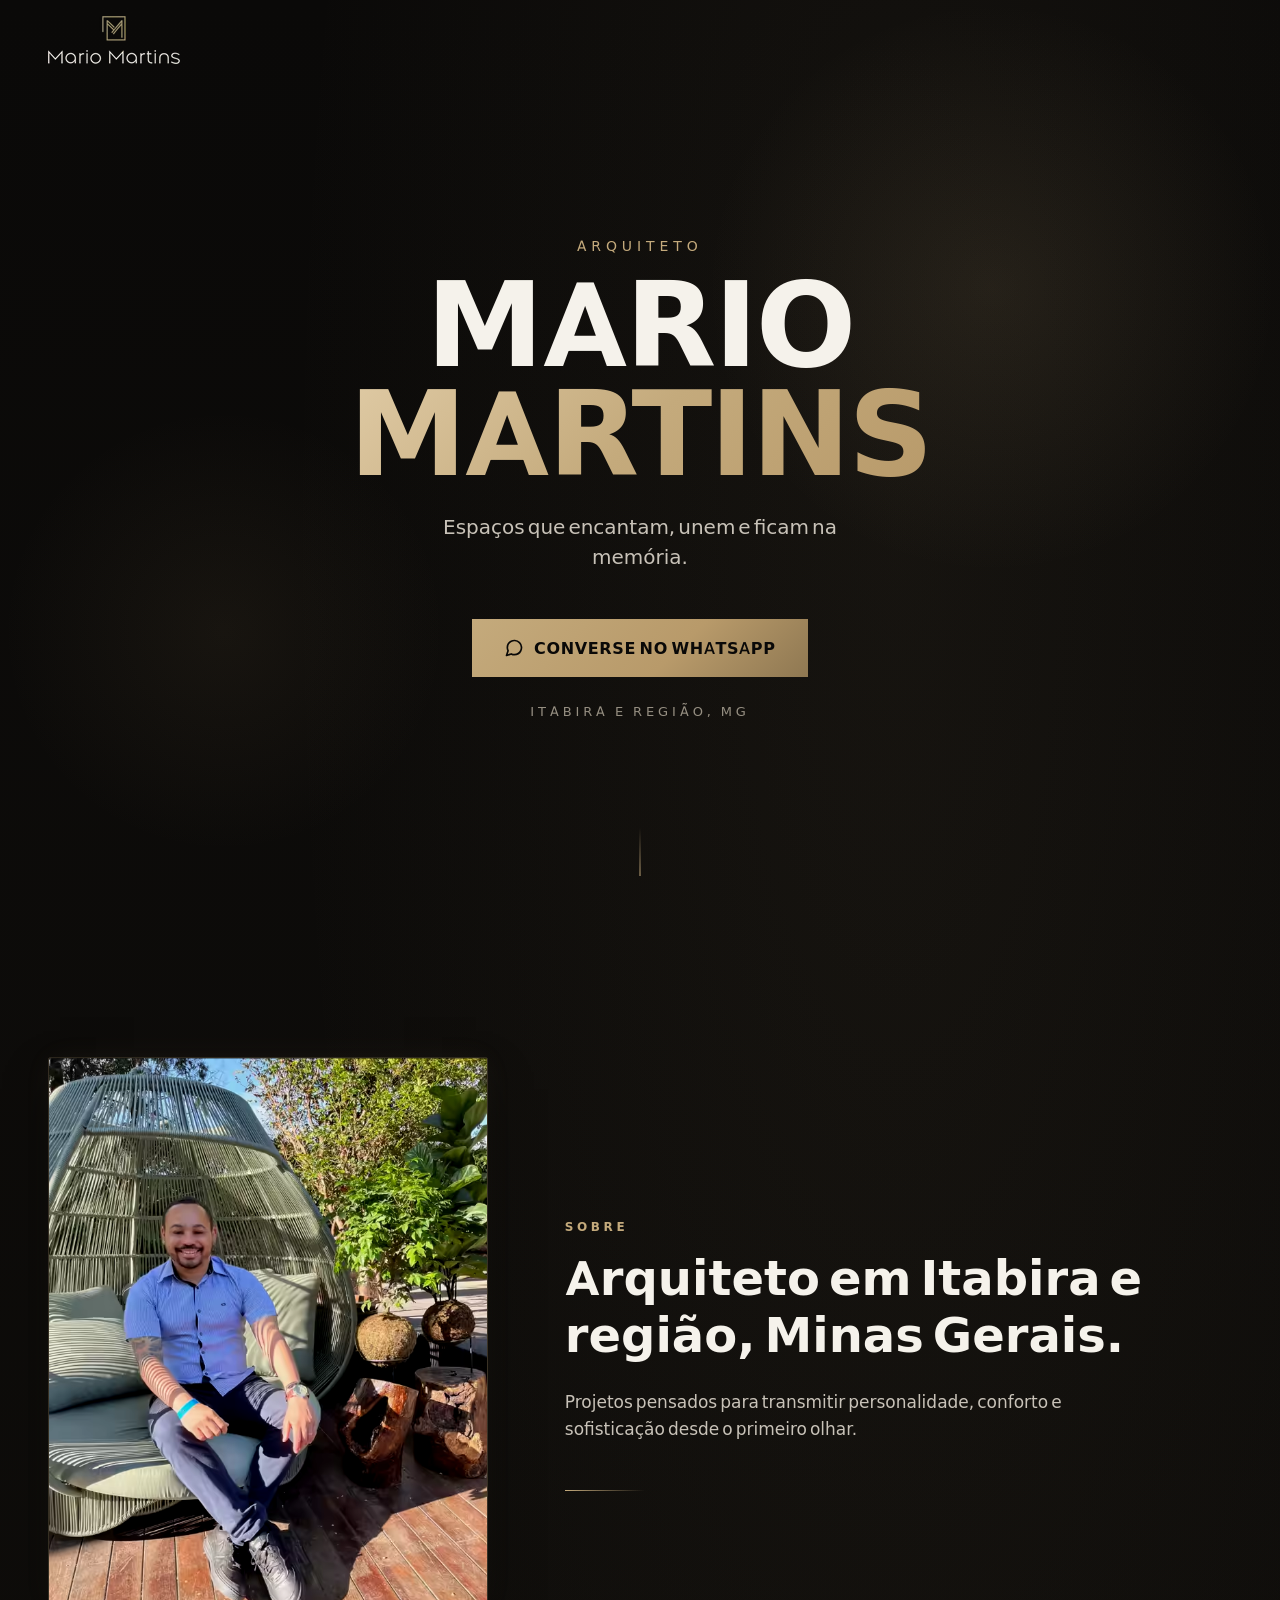
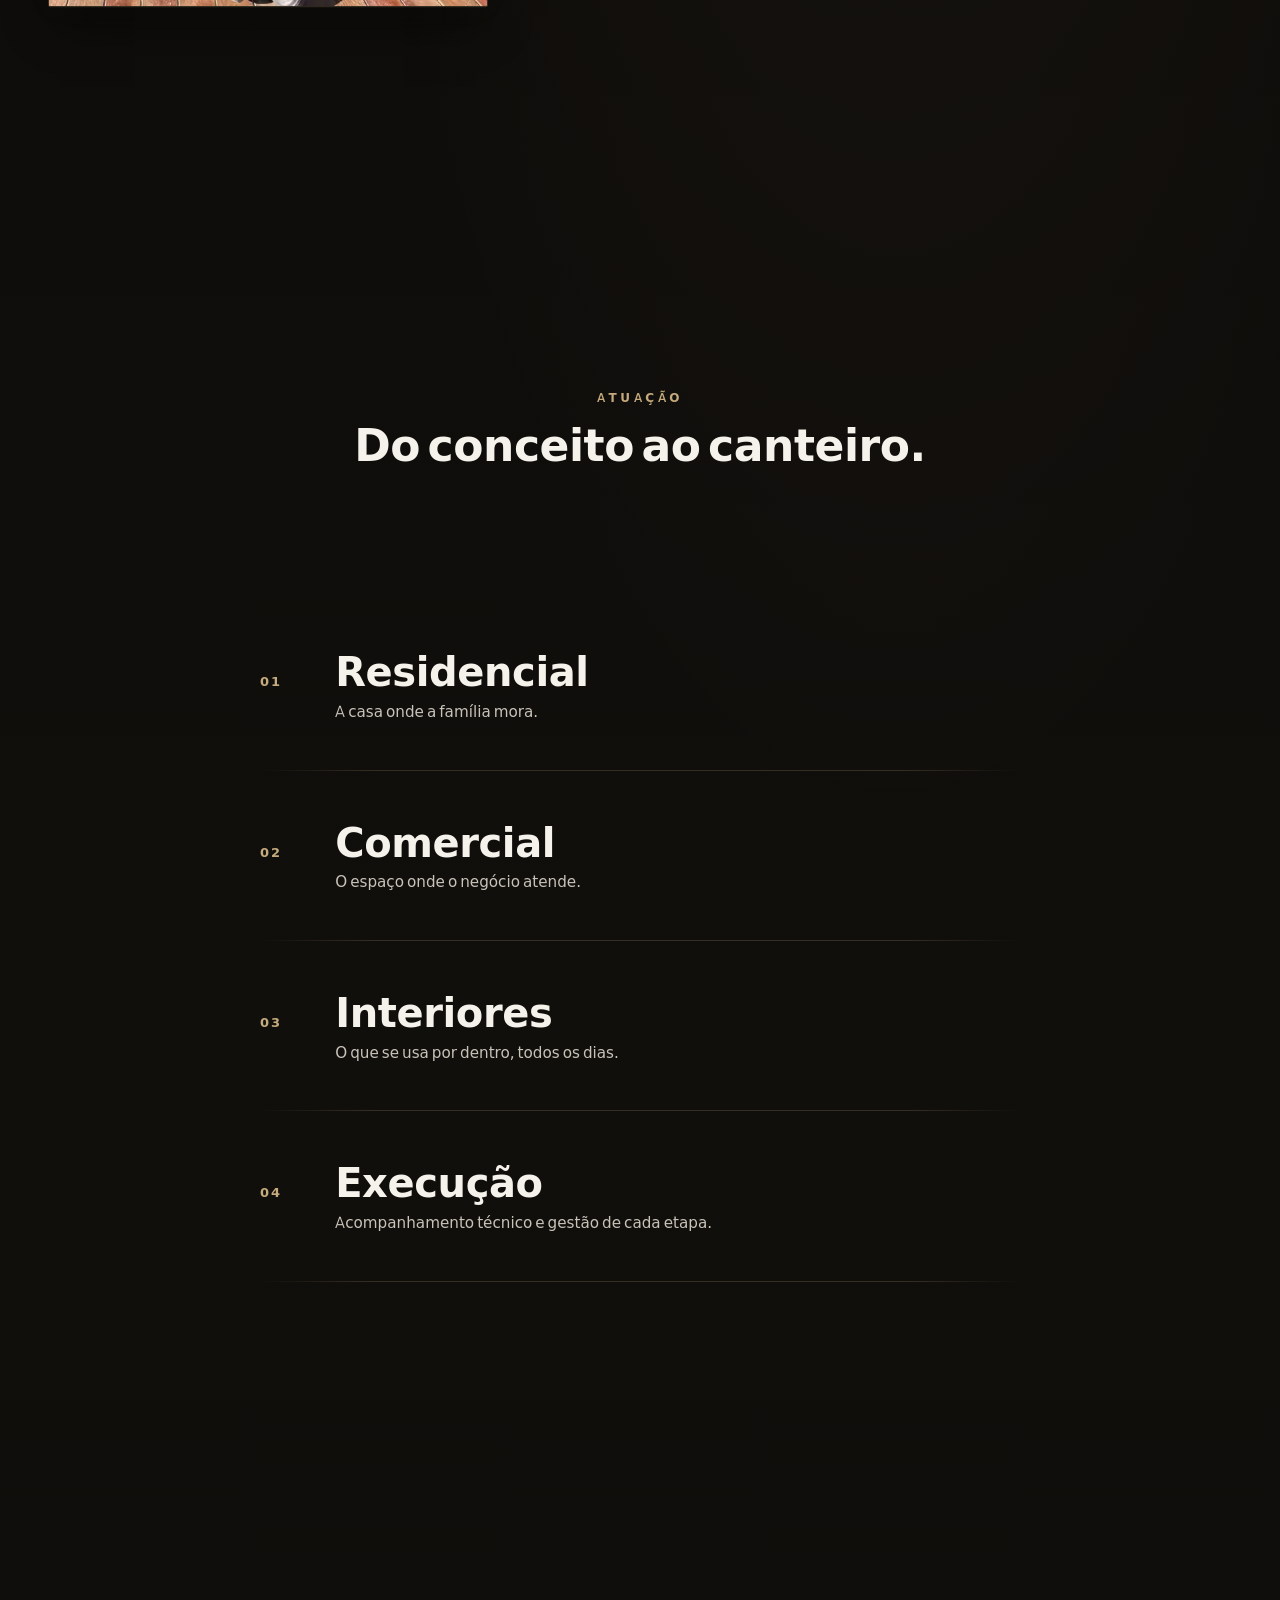
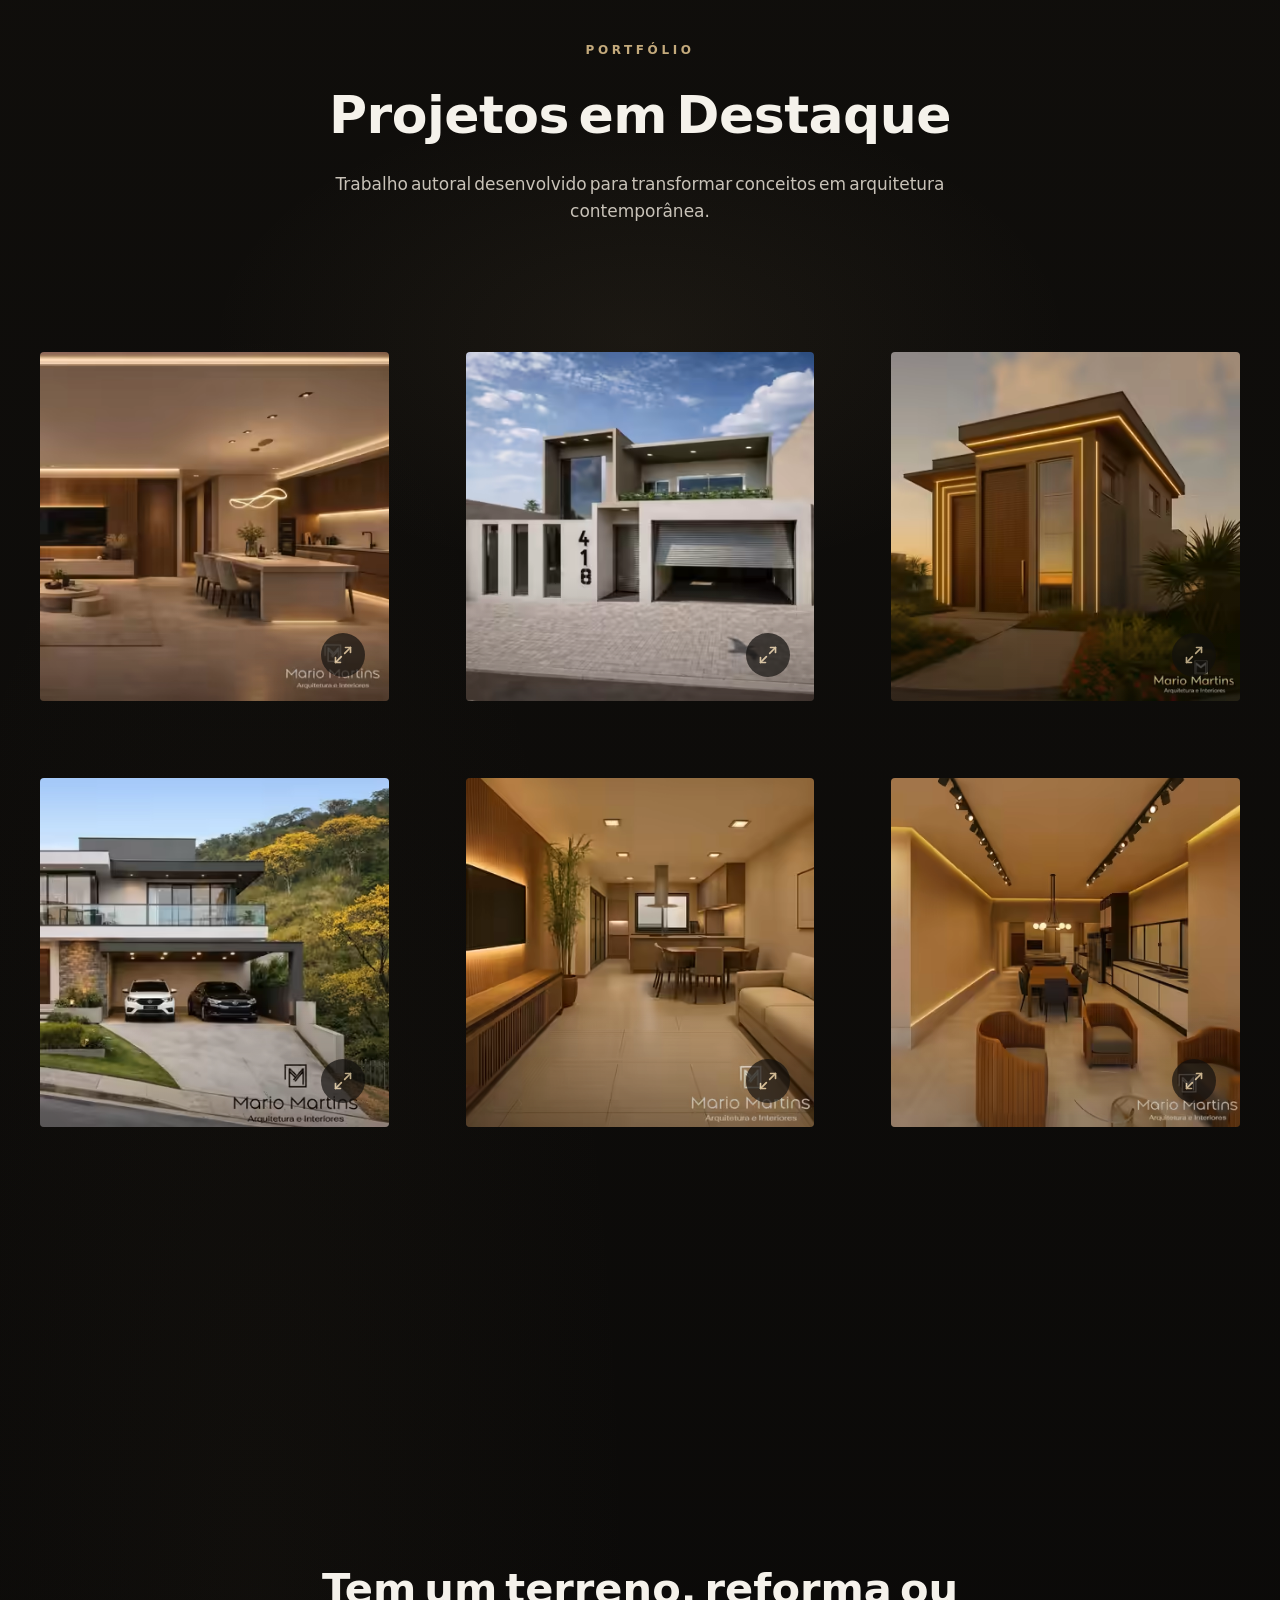
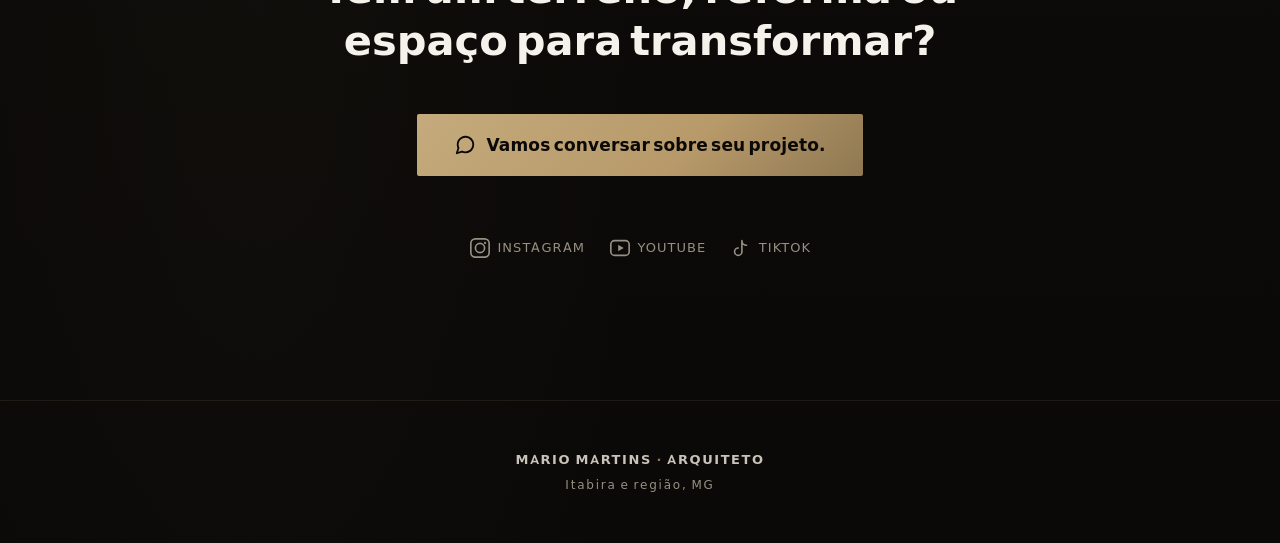
==== commit 453a9827: "fix(copy): ajustar titulo da secao de contato e alinhamento de tags" ====
--- a/index.html
+++ b/index.html
@@ -201,7 +201,7 @@
     <!-- SOBRE -->
     <section class="sobre" id="sobre">
       <div class="sobre__inner">
-        <div class="sobre__media" data-reveal="left">
+        <div class="sobre__media">
           <picture class="sobre__picture">
             <source type="image/avif"
               srcset="assets/img/mario-martins-400.avif 400w, assets/img/mario-martins-640.avif 640w, assets/img/mario-martins-860.avif 860w, assets/img/mario-martins.avif 1080w"
@@ -214,7 +214,7 @@
           </picture>
           <div class="sobre__img-glow" aria-hidden="true"></div>
         </div>
-        <div class="sobre__content" data-reveal="right">
+        <div class="sobre__content">
           <p class="sobre__label">Sobre</p>
           <h2 class="sobre__lead">Arquiteto em Itabira e região, Minas Gerais.</h2>
           <p class="sobre__support">Projetos pensados para transmitir personalidade, conforto e sofisticação desde o
@@ -227,12 +227,12 @@
     <!-- ATUAÇÃO -->
     <section class="atuacao" id="atuacao">
       <div class="atuacao__inner">
-        <header class="atuacao__header" data-reveal="up">
+        <header class="atuacao__header">
           <p class="atuacao__label">Atuação</p>
           <h2 class="atuacao__title">Do conceito ao canteiro.</h2>
         </header>
         <ol class="atuacao__list">
-          <li class="atuacao__item" data-reveal="up" data-reveal-delay="0.1">
+          <li class="atuacao__item">
             <span class="atuacao__num" aria-hidden="true">01</span>
             <div class="atuacao__content">
               <h3 class="atuacao__name">Residencial</h3>
@@ -240,7 +240,7 @@
             </div>
             <span class="atuacao__fio" aria-hidden="true"></span>
           </li>
-          <li class="atuacao__item" data-reveal="up" data-reveal-delay="0.2">
+          <li class="atuacao__item">
             <span class="atuacao__num" aria-hidden="true">02</span>
             <div class="atuacao__content">
               <h3 class="atuacao__name">Comercial</h3>
@@ -248,7 +248,7 @@
             </div>
             <span class="atuacao__fio" aria-hidden="true"></span>
           </li>
-          <li class="atuacao__item" data-reveal="up" data-reveal-delay="0.3">
+          <li class="atuacao__item">
             <span class="atuacao__num" aria-hidden="true">03</span>
             <div class="atuacao__content">
               <h3 class="atuacao__name">Interiores</h3>
@@ -256,7 +256,7 @@
             </div>
             <span class="atuacao__fio" aria-hidden="true"></span>
           </li>
-          <li class="atuacao__item" data-reveal="up" data-reveal-delay="0.4">
+          <li class="atuacao__item">
             <span class="atuacao__num" aria-hidden="true">04</span>
             <div class="atuacao__content">
               <h3 class="atuacao__name">Execução</h3>
@@ -274,7 +274,7 @@
         <div class="projetos__halo"></div>
       </div>
       <div class="projetos__inner">
-        <header class="projetos__header" data-reveal="up">
+        <header class="projetos__header">
           <p class="projetos__label">Portfólio</p>
           <h2 class="projetos__title">Projetos em Destaque</h2>
           <p class="projetos__lead">Trabalho autoral desenvolvido para transformar conceitos em arquitetura
@@ -282,7 +282,7 @@
         </header>
 
         <div class="projetos__grid" id="projetos-grid">
-          <article class="projeto-card" data-reveal="up" data-reveal-delay="0.05">
+          <article class="projeto-card">
             <button type="button" class="projeto-card__trigger" data-src="assets/img/projetos/projeto-01.webp"
               data-alt="Conceito de interiores integrados com estar, painel de madeira iluminado em LED, ilha gourmet e luminária pendente orgânica."
               aria-label="Ampliar projeto autoral de interiores integrados">
@@ -294,8 +294,8 @@
                   <source type="image/webp"
                     srcset="assets/img/projetos/projeto-01-400.webp 400w, assets/img/projetos/projeto-01-640.webp 640w, assets/img/projetos/projeto-01.webp 959w"
                     sizes="(max-width: 480px) 340px, (max-width: 639px) 420px, (max-width: 1023px) 45vw, 380px">
-                  <img src="assets/img/projetos/projeto-01.webp" width="959" height="959"
-                    loading="lazy" decoding="async" class="projeto-card__img"
+                  <img src="assets/img/projetos/projeto-01.webp" width="959" height="959" loading="lazy"
+                    decoding="async" class="projeto-card__img"
                     alt="Conceito de interiores integrados com estar, painel de madeira iluminado em LED, ilha gourmet e luminária pendente orgânica.">
                 </picture>
                 <div class="projeto-card__overlay" aria-hidden="true">
@@ -313,7 +313,7 @@
             </button>
           </article>
 
-          <article class="projeto-card" data-reveal="up" data-reveal-delay="0.15">
+          <article class="projeto-card">
             <button type="button" class="projeto-card__trigger" data-src="assets/img/projetos/projeto-02.webp"
               data-alt="Volumetria contemporânea de fachada residencial com marquise em balanço, esquadrias verticais e garagem integrada."
               aria-label="Ampliar projeto autoral de fachada contemporânea">
@@ -325,8 +325,8 @@
                   <source type="image/webp"
                     srcset="assets/img/projetos/projeto-02-400.webp 400w, assets/img/projetos/projeto-02-640.webp 640w, assets/img/projetos/projeto-02.webp 959w"
                     sizes="(max-width: 480px) 340px, (max-width: 639px) 420px, (max-width: 1023px) 45vw, 380px">
-                  <img src="assets/img/projetos/projeto-02.webp" width="959" height="959"
-                    loading="lazy" decoding="async" class="projeto-card__img"
+                  <img src="assets/img/projetos/projeto-02.webp" width="959" height="959" loading="lazy"
+                    decoding="async" class="projeto-card__img"
                     alt="Volumetria contemporânea de fachada residencial com marquise em balanço, esquadrias verticais e garagem integrada.">
                 </picture>
                 <div class="projeto-card__overlay" aria-hidden="true">
@@ -344,7 +344,7 @@
             </button>
           </article>
 
-          <article class="projeto-card" data-reveal="up" data-reveal-delay="0.25">
+          <article class="projeto-card">
             <button type="button" class="projeto-card__trigger" data-src="assets/img/projetos/projeto-03.webp"
               data-alt="Fachada contemporânea ao entardecer com iluminação perimetral linear em LED e paisagismo integrado."
               aria-label="Ampliar projeto autoral com iluminação perimetral em LED">
@@ -356,8 +356,8 @@
                   <source type="image/webp"
                     srcset="assets/img/projetos/projeto-03-400.webp 400w, assets/img/projetos/projeto-03-640.webp 640w, assets/img/projetos/projeto-03.webp 959w"
                     sizes="(max-width: 480px) 340px, (max-width: 639px) 420px, (max-width: 1023px) 45vw, 380px">
-                  <img src="assets/img/projetos/projeto-03.webp" width="959" height="959"
-                    loading="lazy" decoding="async" class="projeto-card__img"
+                  <img src="assets/img/projetos/projeto-03.webp" width="959" height="959" loading="lazy"
+                    decoding="async" class="projeto-card__img"
                     alt="Fachada contemporânea ao entardecer com iluminação perimetral linear em LED e paisagismo integrado.">
                 </picture>
                 <div class="projeto-card__overlay" aria-hidden="true">
@@ -375,7 +375,7 @@
             </button>
           </article>
 
-          <article class="projeto-card" data-reveal="up" data-reveal-delay="0.1">
+          <article class="projeto-card">
             <button type="button" class="projeto-card__trigger" data-src="assets/img/projetos/projeto-04.webp"
               data-alt="Residência de dois pavimentos em terreno em aclive com varanda panorâmica envidraçada, acabamento em pedra e madeira, e garagem dupla."
               aria-label="Ampliar projeto autoral residencial em aclive">
@@ -387,8 +387,8 @@
                   <source type="image/webp"
                     srcset="assets/img/projetos/projeto-04-400.webp 400w, assets/img/projetos/projeto-04-640.webp 640w, assets/img/projetos/projeto-04.webp 959w"
                     sizes="(max-width: 480px) 340px, (max-width: 639px) 420px, (max-width: 1023px) 45vw, 380px">
-                  <img src="assets/img/projetos/projeto-04.webp" width="959" height="959"
-                    loading="lazy" decoding="async" class="projeto-card__img"
+                  <img src="assets/img/projetos/projeto-04.webp" width="959" height="959" loading="lazy"
+                    decoding="async" class="projeto-card__img"
                     alt="Residência de dois pavimentos em terreno em aclive com varanda panorâmica envidraçada, acabamento em pedra e madeira, e garagem dupla.">
                 </picture>
                 <div class="projeto-card__overlay" aria-hidden="true">
@@ -406,7 +406,7 @@
             </button>
           </article>
 
-          <article class="projeto-card" data-reveal="up" data-reveal-delay="0.2">
+          <article class="projeto-card">
             <button type="button" class="projeto-card__trigger" data-src="assets/img/projetos/projeto-05.webp"
               data-alt="Ambiente integrado de estar e jantar com painel ripado iluminado, mobiliário contemporâneo e transição para cozinha gourmet."
               aria-label="Ampliar projeto autoral de estar e jantar integrados">
@@ -418,8 +418,8 @@
                   <source type="image/webp"
                     srcset="assets/img/projetos/projeto-05-400.webp 400w, assets/img/projetos/projeto-05-640.webp 640w, assets/img/projetos/projeto-05.webp 959w"
                     sizes="(max-width: 480px) 340px, (max-width: 639px) 420px, (max-width: 1023px) 45vw, 380px">
-                  <img src="assets/img/projetos/projeto-05.webp" width="959" height="959"
-                    loading="lazy" decoding="async" class="projeto-card__img"
+                  <img src="assets/img/projetos/projeto-05.webp" width="959" height="959" loading="lazy"
+                    decoding="async" class="projeto-card__img"
                     alt="Ambiente integrado de estar e jantar com painel ripado iluminado, mobiliário contemporâneo e transição para cozinha gourmet.">
                 </picture>
                 <div class="projeto-card__overlay" aria-hidden="true">
@@ -437,7 +437,7 @@
             </button>
           </article>
 
-          <article class="projeto-card" data-reveal="up" data-reveal-delay="0.3">
+          <article class="projeto-card">
             <button type="button" class="projeto-card__trigger" data-src="assets/img/projetos/projeto-06.webp"
               data-alt="Espaço gourmet e sala de jantar contemporânea com trilho de iluminação técnica no teto, pendente moderno e poltronas em madeira curva."
               aria-label="Ampliar projeto autoral de espaço gourmet e jantar">
@@ -449,8 +449,8 @@
                   <source type="image/webp"
                     srcset="assets/img/projetos/projeto-06-400.webp 400w, assets/img/projetos/projeto-06-640.webp 640w, assets/img/projetos/projeto-06.webp 959w"
                     sizes="(max-width: 480px) 340px, (max-width: 639px) 420px, (max-width: 1023px) 45vw, 380px">
-                  <img src="assets/img/projetos/projeto-06.webp" width="959" height="959"
-                    loading="lazy" decoding="async" class="projeto-card__img"
+                  <img src="assets/img/projetos/projeto-06.webp" width="959" height="959" loading="lazy"
+                    decoding="async" class="projeto-card__img"
                     alt="Espaço gourmet e sala de jantar contemporânea com trilho de iluminação técnica no teto, pendente moderno e poltronas em madeira curva.">
                 </picture>
                 <div class="projeto-card__overlay" aria-hidden="true">
@@ -475,9 +475,9 @@
     <!-- CONTATO -->
     <section class="contato" id="contato">
       <div class="contato__inner">
-        <h2 class="contato__lead" data-reveal="up">um terreno, reforma ou espaço para transformar?</h2>
+        <h2 class="contato__lead">Tem um terreno, reforma ou espaço para transformar?</h2>
         <a href="https://wa.me/5531993939330" class="btn btn--cta btn--contato" target="_blank"
-          rel="noopener noreferrer" data-reveal="up" data-reveal-delay="0.15" id="contato-cta">
+          rel="noopener noreferrer" id="contato-cta">
           <span class="btn__sweep" aria-hidden="true"></span>
           <svg class="btn__icon" viewBox="0 0 24 24" width="22" height="22" fill="none" stroke="currentColor"
             stroke-width="2" stroke-linecap="round" stroke-linejoin="round" aria-hidden="true">
@@ -487,7 +487,7 @@
           <span>Vamos conversar sobre seu projeto.</span>
         </a>
 
-        <ul class="social" data-reveal="up" data-reveal-delay="0.3">
+        <ul class="social">
           <li>
             <a href="https://www.instagram.com/mariomartins.arquiteto/" class="social__link" target="_blank"
               rel="noopener noreferrer" aria-label="Instagram de Mario Martins Arquiteto">
--- a/assets/css/style.css
+++ b/assets/css/style.css
@@ -1112,34 +1112,6 @@
 }
 
 /* ===================================================================
-   SCROLL REVEAL — estado escondido só se JS ativo
-   Sem .js-ready, tudo fica visível (conteúdo nunca depende de JS)
-   =================================================================== */
-html.js-ready [data-reveal] {
-  opacity: 0;
-  transition: opacity 0.75s cubic-bezier(0.16, 1, 0.3, 1), transform 0.75s cubic-bezier(0.16, 1, 0.3, 1);
-}
-
-html.js-ready [data-reveal="up"] {
-  transform: translateY(32px);
-}
-
-html.js-ready [data-reveal="left"] {
-  transform: translateX(-32px);
-}
-
-html.js-ready [data-reveal="right"] {
-  transform: translateX(32px);
-}
-
-/* Quando revelado pelo IntersectionObserver */
-[data-reveal].revealed {
-  opacity: 1 !important;
-  transform: none !important;
-  will-change: auto !important;
-}
-
-/* ===================================================================
    PREFERS-REDUCED-MOTION — acabamento permanece, movimento para
    =================================================================== */
 @media (prefers-reduced-motion: reduce) {
@@ -1151,11 +1123,6 @@
     transition-duration: 0.01ms !important;
   }
 
-  html.js-ready [data-reveal] {
-    opacity: 1;
-    transform: none;
-  }
-
   .btn__sweep {
     animation: none;
     opacity: 0.15;
